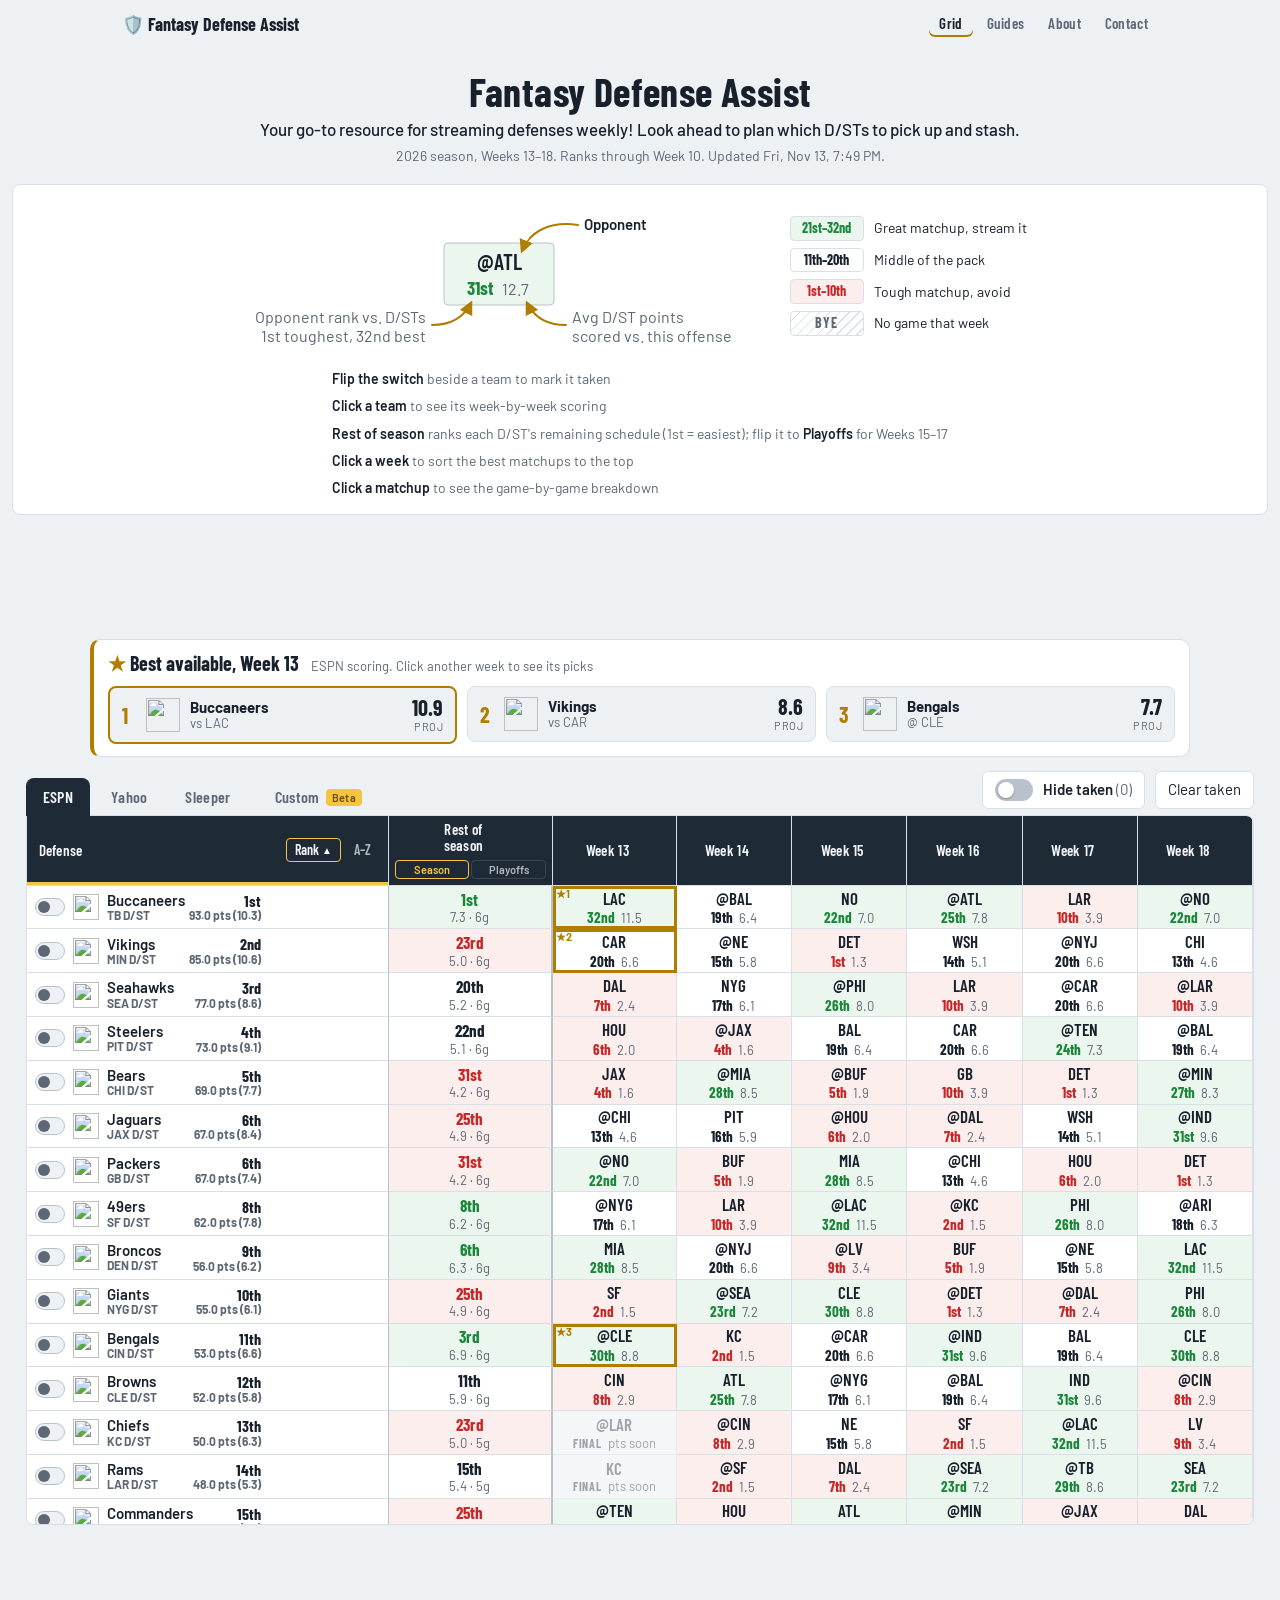
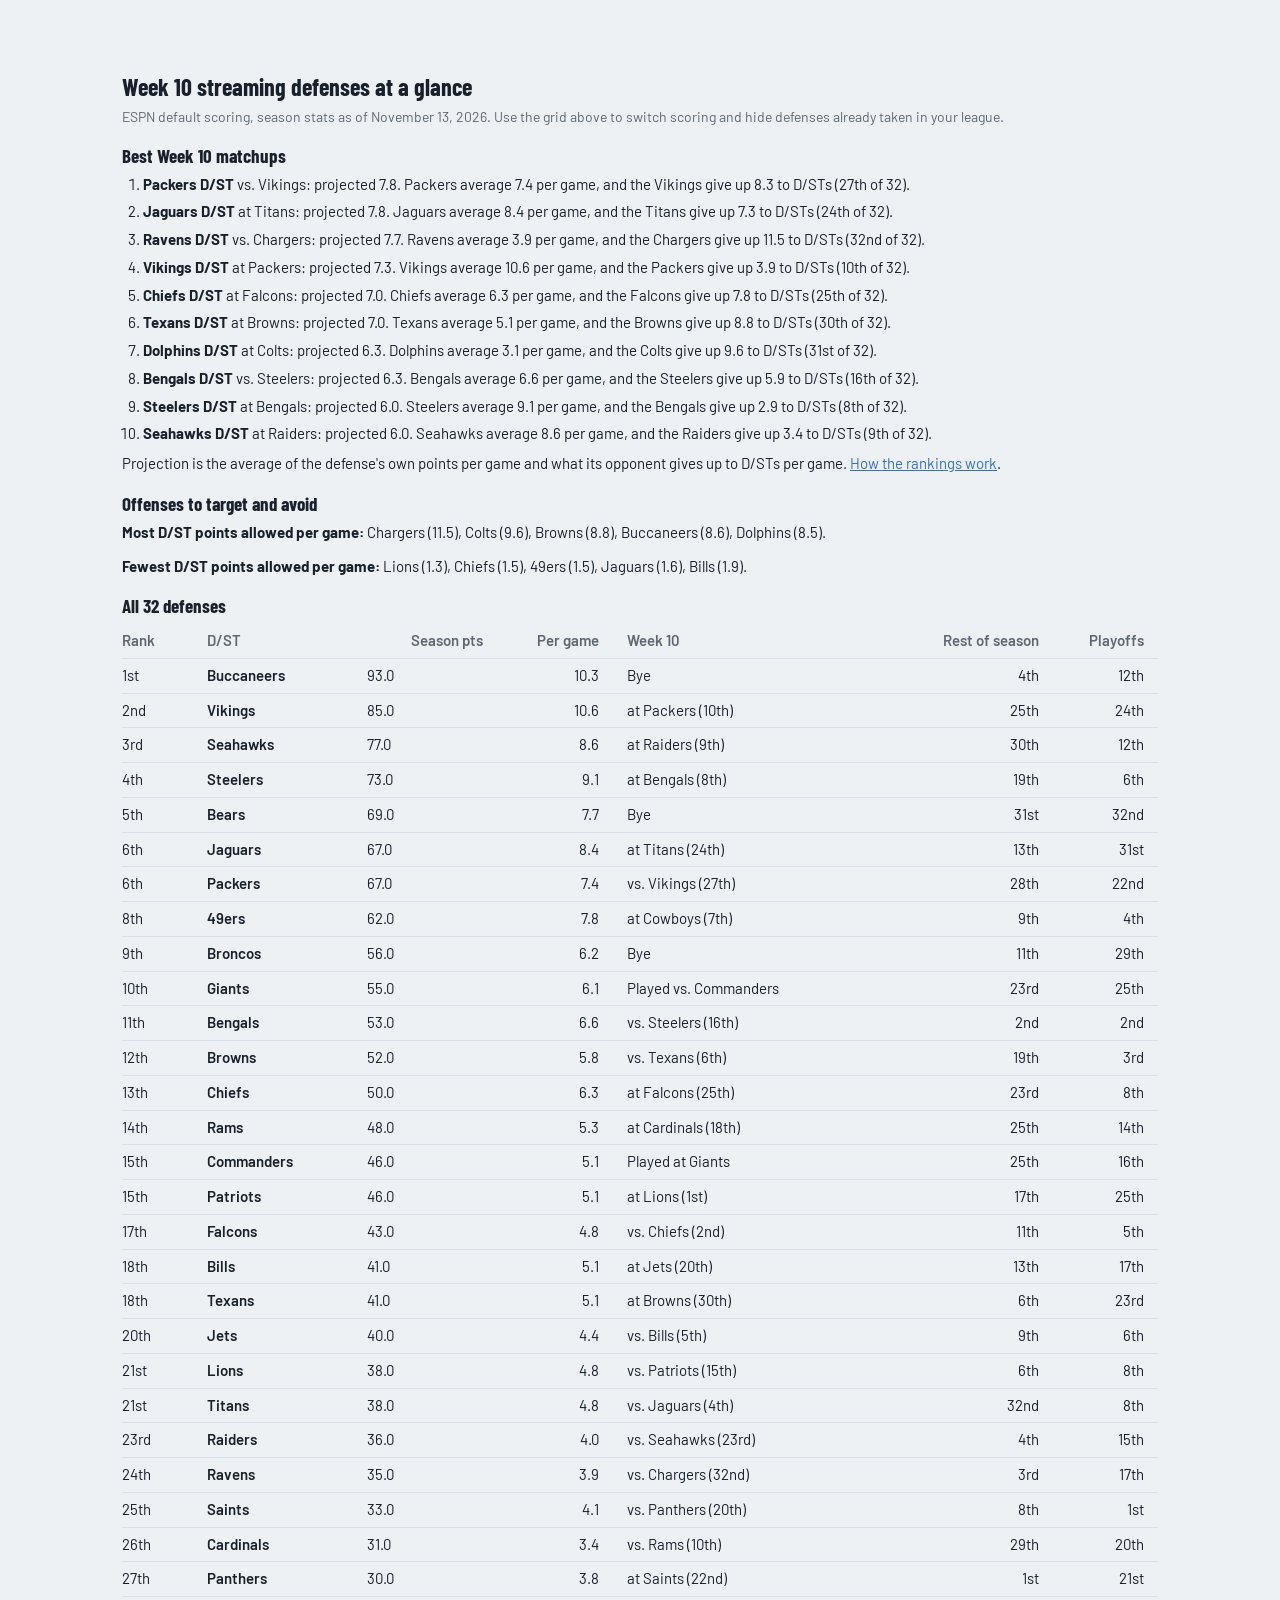
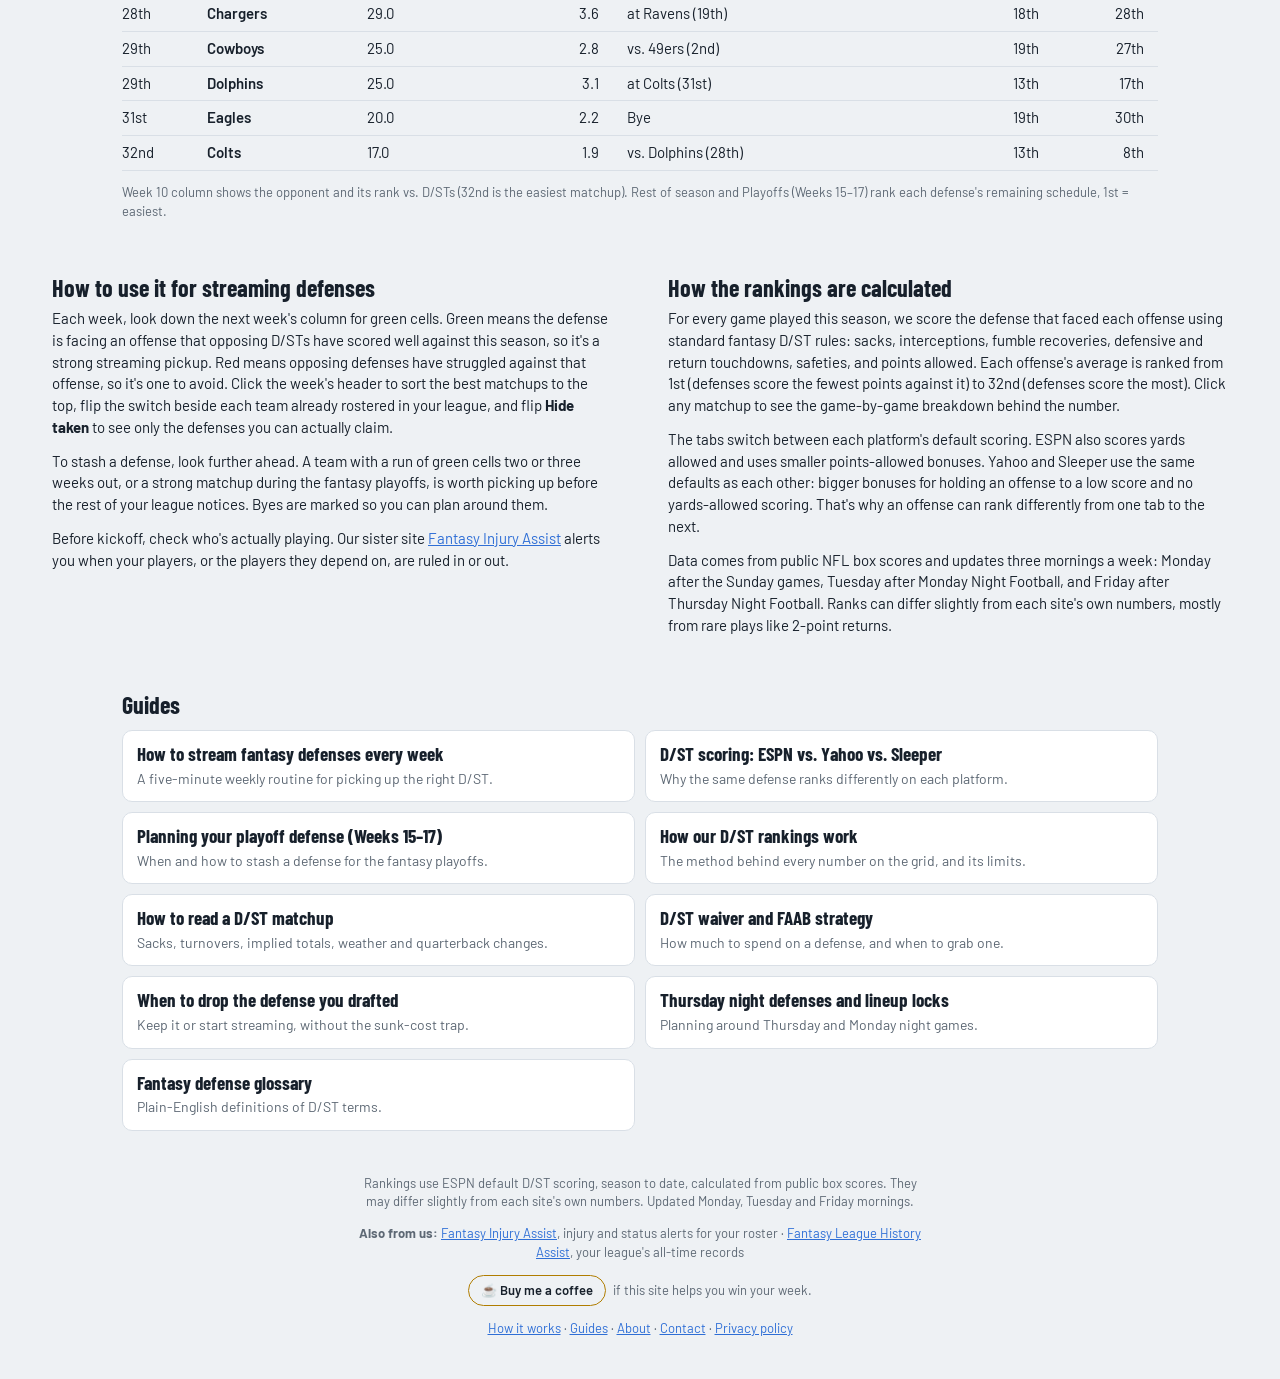
==== index.html @ 085f1710 "Update defense data" ====
<!doctype html>
<html lang="en">
<head>
  <meta charset="utf-8">
  <meta name="viewport" content="width=device-width, initial-scale=1, viewport-fit=cover">
  <title>Fantasy Defense Assist: Your Go-To Resource for Streaming Defenses Weekly</title>
  <meta name="description" content="Your go-to resource for streaming defenses weekly. Look ahead at every D/ST's rest-of-season matchups to plan which defenses to pick up and stash. Free for ESPN, Yahoo and Sleeper scoring.">
  <link rel="canonical" href="https://fantasydefenseassist.com/">
  <meta property="og:type" content="website">
  <meta property="og:site_name" content="Fantasy Defense Assist">
  <meta property="og:title" content="Fantasy Defense Assist: Your Go-To Resource for Streaming Defenses Weekly">
  <meta property="og:description" content="Look ahead to plan which D/STs to pick up and stash. Every defense's remaining matchups, ranked for ESPN, Yahoo and Sleeper scoring.">
  <meta property="og:url" content="https://fantasydefenseassist.com/">
  <meta name="twitter:card" content="summary">
  <meta name="keywords" content="fantasy football, streaming defenses, D/ST streaming, defense streamers, fantasy defense rankings, D/ST strength of schedule, defense pickups, waiver wire defense">
  <script type="application/ld+json">
  {"@context":"https://schema.org","@type":"WebApplication","name":"Fantasy Defense Assist","url":"https://fantasydefenseassist.com/","applicationCategory":"SportsApplication","operatingSystem":"Any","description":"Your go-to resource for streaming defenses weekly. Look ahead at rest-of-season D/ST matchups to plan which defenses to pick up and stash, for ESPN, Yahoo and Sleeper scoring.","offers":{"@type":"Offer","price":"0","priceCurrency":"USD"}}
  </script>
  <script type="application/ld+json">
  {"@context":"https://schema.org","@graph":[
    {"@type":"WebSite","@id":"https://fantasydefenseassist.com/#website","name":"Fantasy Defense Assist","alternateName":["FantasyDefenseAssist","fantasydefenseassist.com"],"url":"https://fantasydefenseassist.com/","publisher":{"@id":"https://fantasydefenseassist.com/#org"}},
    {"@type":"Organization","@id":"https://fantasydefenseassist.com/#org","name":"Fantasy Defense Assist","url":"https://fantasydefenseassist.com/","logo":"https://fantasydefenseassist.com/icon-512.png"}
  ]}
  </script>
  <link rel="icon" href="/favicon.ico" sizes="48x48">
  <link rel="icon" href="/favicon.svg" type="image/svg+xml">
  <link rel="apple-touch-icon" href="/apple-touch-icon.png">
  <link rel="preconnect" href="https://fonts.googleapis.com">
  <link rel="preconnect" href="https://fonts.gstatic.com" crossorigin>
  <link href="https://fonts.googleapis.com/css2?family=Barlow+Condensed:wght@500;600;700&family=Barlow:wght@400;500;600&display=swap" rel="stylesheet">
  <link rel="stylesheet" href="styles.css?v=20">
  <script async src="https://pagead2.googlesyndication.com/pagead/js/adsbygoogle.js?client=ca-pub-5134360334819238" crossorigin="anonymous"></script>
</head>
<body>
  <nav class="site-nav" aria-label="Site"><a class="brand" href="./">🛡️ Fantasy Defense Assist</a><span class="nav-links"><a href="./" aria-current="page">Grid</a><a href="guides.html">Guides</a><a href="about.html">About</a><a href="contact.html">Contact</a></span></nav>
  <header class="top">
    <div class="title">
      <h1>Fantasy Defense Assist</h1>
      <p class="tagline">Your go-to resource for streaming defenses weekly! Look ahead to plan which D/STs to pick up and stash.</p>
      <p class="sub" id="sub">Loading schedule…</p>
    </div>

  </header>

  <section class="legend" aria-label="How to read the grid">
    <svg class="lg-anno" viewBox="0 0 500 150" role="img" aria-labelledby="annoTitle">
      <title id="annoTitle">Sample cell: opponent at top, opponent rank versus D/STs at bottom left (1st toughest, 32nd best), average D/ST points scored against that offense at bottom right.</title>
      <defs>
        <marker id="ah" viewBox="0 0 10 10" refX="8" refY="5" markerWidth="7" markerHeight="7" orient="auto-start-reverse">
          <path d="M0 0 L10 5 L0 10 z" class="a-head"/>
        </marker>
      </defs>
      <rect x="190" y="42" width="110" height="62" rx="4" class="a-cell"/>
      <text x="245" y="69" text-anchor="middle" class="a-opp">@ATL</text>
      <text x="240" y="94" text-anchor="end" class="a-rk">31st</text>
      <text x="248" y="94" class="a-avg">12.7</text>

      <path d="M324 24 C 296 20, 276 30, 268 50" class="a-line" marker-end="url(#ah)"/>
      <text x="330" y="29" class="a-lbl">Opponent</text>

      <path d="M178 124 C 198 124, 210 116, 217 102" class="a-line" marker-end="url(#ah)"/>
      <text x="172" y="122" text-anchor="end" class="a-avg">Opponent rank vs. D/STs</text>
      <text x="172" y="141" text-anchor="end" class="a-avg">1st toughest, 32nd best</text>

      <path d="M312 124 C 292 124, 280 116, 273 102" class="a-line" marker-end="url(#ah)"/>
      <text x="318" y="122" class="a-avg">Avg D/ST points</text>
      <text x="318" y="141" class="a-avg">scored vs. this offense</text>
    </svg>

    <ul class="lg-key">
      <li><span class="sw sw-good">21st–32nd</span> Great matchup, stream it</li>
      <li><span class="sw sw-mid">11th–20th</span> Middle of the pack</li>
      <li><span class="sw sw-bad">1st–10th</span> Tough matchup, avoid</li>
      <li><span class="sw sw-bye">BYE</span> No game that week</li>
    </ul>

    <ul class="lg-tips">
      <li><b>Flip the switch</b> beside a team to mark it taken</li>
      <li><b>Click a team</b> to see its week-by-week scoring</li>
      <li><b>Rest of season</b> ranks each D/ST's remaining schedule (1st = easiest); flip it to <b>Playoffs</b> for Weeks 15–17</li>
      <li><b>Click a week</b> to sort the best matchups to the top</li>
      <li><b>Click a matchup</b> to see the game-by-game breakdown</li>
    </ul>
  </section>

  <main>
    <div class="ad ad-top" data-ad="top"></div>

    <section class="picks" id="picks" aria-live="polite" hidden></section>

    <div class="bar">
    <div class="tabs" id="scoringTabs" role="tablist" aria-label="Scoring">
      <button type="button" role="tab" data-scoring="espn" aria-selected="true">ESPN</button>
      <button type="button" role="tab" data-scoring="yahoo" aria-selected="false">Yahoo</button>
      <button type="button" role="tab" data-scoring="sleeper" aria-selected="false">Sleeper</button>
      <button type="button" class="tab-custom" data-custom aria-haspopup="dialog">Custom <span class="beta">Beta</span></button>
    </div>
      <div class="controls">
        <label class="switch">
          <input type="checkbox" role="switch" id="hideUnavailable">
          <span class="track" aria-hidden="true"><span class="knob"></span></span>
          <span class="sw-label">Hide taken <span id="takenCount" class="count">(0)</span></span>
        </label>
        <button type="button" class="btn" id="clearUnavailable">Clear taken</button>
      </div>
    </div>

    <div class="grid-wrap" id="gridWrap">
      <table class="grid" id="grid" aria-describedby="sub"></table>
    </div>
    <p class="status" id="status" hidden></p>

    <div class="ad ad-bottom" data-ad="bottom"></div>
  </main>

  <aside class="ad ad-rail ad-rail-left" data-ad="side" aria-label="Advertisement"></aside>
  <aside class="ad ad-rail ad-rail-right" data-ad="side" aria-label="Advertisement"></aside>

  <!-- SNAPSHOT:START -->
  <section class="about glance" id="at-a-glance" aria-labelledby="glanceTitle">
    <h2 id="glanceTitle">Week 10 streaming defenses at a glance</h2>
    <p class="sub">ESPN default scoring, season stats as of November 13, 2026.
      Use the grid above to switch scoring and hide defenses already taken in your league.</p>

    <h3>Best Week 10 matchups</h3>
    <ol class="glance-picks">
        <li><b>Packers D/ST</b> vs. Vikings: projected 7.8. Packers average 7.4 per game, and the Vikings give up 8.3 to D/STs (27th of 32).</li>
        <li><b>Jaguars D/ST</b> at Titans: projected 7.8. Jaguars average 8.4 per game, and the Titans give up 7.3 to D/STs (24th of 32).</li>
        <li><b>Ravens D/ST</b> vs. Chargers: projected 7.7. Ravens average 3.9 per game, and the Chargers give up 11.5 to D/STs (32nd of 32).</li>
        <li><b>Vikings D/ST</b> at Packers: projected 7.3. Vikings average 10.6 per game, and the Packers give up 3.9 to D/STs (10th of 32).</li>
        <li><b>Chiefs D/ST</b> at Falcons: projected 7.0. Chiefs average 6.3 per game, and the Falcons give up 7.8 to D/STs (25th of 32).</li>
        <li><b>Texans D/ST</b> at Browns: projected 7.0. Texans average 5.1 per game, and the Browns give up 8.8 to D/STs (30th of 32).</li>
        <li><b>Dolphins D/ST</b> at Colts: projected 6.3. Dolphins average 3.1 per game, and the Colts give up 9.6 to D/STs (31st of 32).</li>
        <li><b>Bengals D/ST</b> vs. Steelers: projected 6.3. Bengals average 6.6 per game, and the Steelers give up 5.9 to D/STs (16th of 32).</li>
        <li><b>Steelers D/ST</b> at Bengals: projected 6.0. Steelers average 9.1 per game, and the Bengals give up 2.9 to D/STs (8th of 32).</li>
        <li><b>Seahawks D/ST</b> at Raiders: projected 6.0. Seahawks average 8.6 per game, and the Raiders give up 3.4 to D/STs (9th of 32).</li>
    </ol>
    <p>
      Projection is the average of the defense's own points per game and what its opponent gives up
      to D/STs per game. <a href="guide-how-rankings-work.html">How the rankings work</a>.
    </p>

    <h3>Offenses to target and avoid</h3>
    <p><b>Most D/ST points allowed per game:</b> Chargers (11.5), Colts (9.6), Browns (8.8), Buccaneers (8.6), Dolphins (8.5).</p>
    <p><b>Fewest D/ST points allowed per game:</b> Lions (1.3), Chiefs (1.5), 49ers (1.5), Jaguars (1.6), Bills (1.9).</p>

    <h3>All 32 defenses</h3>
    <div class="tbl-wrap">
      <table class="tbl glance-tbl">
        <thead><tr><th>Rank</th><th>D/ST</th><th>Season pts</th><th>Per game</th><th>Week 10</th><th>Rest of season</th><th>Playoffs</th></tr></thead>
        <tbody>
          <tr><td>1st</td><th scope="row">Buccaneers</th><td>93.0</td><td>10.3</td><td>Bye</td><td>4th</td><td>12th</td></tr>
          <tr><td>2nd</td><th scope="row">Vikings</th><td>85.0</td><td>10.6</td><td>at Packers (10th)</td><td>25th</td><td>24th</td></tr>
          <tr><td>3rd</td><th scope="row">Seahawks</th><td>77.0</td><td>8.6</td><td>at Raiders (9th)</td><td>30th</td><td>12th</td></tr>
          <tr><td>4th</td><th scope="row">Steelers</th><td>73.0</td><td>9.1</td><td>at Bengals (8th)</td><td>19th</td><td>6th</td></tr>
          <tr><td>5th</td><th scope="row">Bears</th><td>69.0</td><td>7.7</td><td>Bye</td><td>31st</td><td>32nd</td></tr>
          <tr><td>6th</td><th scope="row">Jaguars</th><td>67.0</td><td>8.4</td><td>at Titans (24th)</td><td>13th</td><td>31st</td></tr>
          <tr><td>6th</td><th scope="row">Packers</th><td>67.0</td><td>7.4</td><td>vs. Vikings (27th)</td><td>28th</td><td>22nd</td></tr>
          <tr><td>8th</td><th scope="row">49ers</th><td>62.0</td><td>7.8</td><td>at Cowboys (7th)</td><td>9th</td><td>4th</td></tr>
          <tr><td>9th</td><th scope="row">Broncos</th><td>56.0</td><td>6.2</td><td>Bye</td><td>11th</td><td>29th</td></tr>
          <tr><td>10th</td><th scope="row">Giants</th><td>55.0</td><td>6.1</td><td>Played vs. Commanders</td><td>23rd</td><td>25th</td></tr>
          <tr><td>11th</td><th scope="row">Bengals</th><td>53.0</td><td>6.6</td><td>vs. Steelers (16th)</td><td>2nd</td><td>2nd</td></tr>
          <tr><td>12th</td><th scope="row">Browns</th><td>52.0</td><td>5.8</td><td>vs. Texans (6th)</td><td>19th</td><td>3rd</td></tr>
          <tr><td>13th</td><th scope="row">Chiefs</th><td>50.0</td><td>6.3</td><td>at Falcons (25th)</td><td>23rd</td><td>8th</td></tr>
          <tr><td>14th</td><th scope="row">Rams</th><td>48.0</td><td>5.3</td><td>at Cardinals (18th)</td><td>25th</td><td>14th</td></tr>
          <tr><td>15th</td><th scope="row">Commanders</th><td>46.0</td><td>5.1</td><td>Played at Giants</td><td>25th</td><td>16th</td></tr>
          <tr><td>15th</td><th scope="row">Patriots</th><td>46.0</td><td>5.1</td><td>at Lions (1st)</td><td>17th</td><td>25th</td></tr>
          <tr><td>17th</td><th scope="row">Falcons</th><td>43.0</td><td>4.8</td><td>vs. Chiefs (2nd)</td><td>11th</td><td>5th</td></tr>
          <tr><td>18th</td><th scope="row">Bills</th><td>41.0</td><td>5.1</td><td>at Jets (20th)</td><td>13th</td><td>17th</td></tr>
          <tr><td>18th</td><th scope="row">Texans</th><td>41.0</td><td>5.1</td><td>at Browns (30th)</td><td>6th</td><td>23rd</td></tr>
          <tr><td>20th</td><th scope="row">Jets</th><td>40.0</td><td>4.4</td><td>vs. Bills (5th)</td><td>9th</td><td>6th</td></tr>
          <tr><td>21st</td><th scope="row">Lions</th><td>38.0</td><td>4.8</td><td>vs. Patriots (15th)</td><td>6th</td><td>8th</td></tr>
          <tr><td>21st</td><th scope="row">Titans</th><td>38.0</td><td>4.8</td><td>vs. Jaguars (4th)</td><td>32nd</td><td>8th</td></tr>
          <tr><td>23rd</td><th scope="row">Raiders</th><td>36.0</td><td>4.0</td><td>vs. Seahawks (23rd)</td><td>4th</td><td>15th</td></tr>
          <tr><td>24th</td><th scope="row">Ravens</th><td>35.0</td><td>3.9</td><td>vs. Chargers (32nd)</td><td>3rd</td><td>17th</td></tr>
          <tr><td>25th</td><th scope="row">Saints</th><td>33.0</td><td>4.1</td><td>vs. Panthers (20th)</td><td>8th</td><td>1st</td></tr>
          <tr><td>26th</td><th scope="row">Cardinals</th><td>31.0</td><td>3.4</td><td>vs. Rams (10th)</td><td>29th</td><td>20th</td></tr>
          <tr><td>27th</td><th scope="row">Panthers</th><td>30.0</td><td>3.8</td><td>at Saints (22nd)</td><td>1st</td><td>21st</td></tr>
          <tr><td>28th</td><th scope="row">Chargers</th><td>29.0</td><td>3.6</td><td>at Ravens (19th)</td><td>18th</td><td>28th</td></tr>
          <tr><td>29th</td><th scope="row">Cowboys</th><td>25.0</td><td>2.8</td><td>vs. 49ers (2nd)</td><td>19th</td><td>27th</td></tr>
          <tr><td>29th</td><th scope="row">Dolphins</th><td>25.0</td><td>3.1</td><td>at Colts (31st)</td><td>13th</td><td>17th</td></tr>
          <tr><td>31st</td><th scope="row">Eagles</th><td>20.0</td><td>2.2</td><td>Bye</td><td>19th</td><td>30th</td></tr>
          <tr><td>32nd</td><th scope="row">Colts</th><td>17.0</td><td>1.9</td><td>vs. Dolphins (28th)</td><td>13th</td><td>8th</td></tr>
        </tbody>
      </table>
    </div>
    <p class="note">Week 10 column shows the opponent and its rank vs. D/STs (32nd is the easiest matchup).
      Rest of season and Playoffs (Weeks 15–17) rank each defense's remaining schedule, 1st = easiest.</p>
  </section>
  <!-- SNAPSHOT:END -->

  <section class="about" id="how-it-works">
    <div class="about-col">
    <h2>How to use it for streaming defenses</h2>
    <p>
      Each week, look down the next week's column for green cells. Green means the defense is facing
      an offense that opposing D/STs have scored well against this season, so it's a strong streaming
      pickup. Red means opposing defenses have struggled against that offense, so it's one to avoid.
      Click the week's header to sort the best matchups to the top, flip the switch beside each team
      already rostered in your league, and flip <b>Hide taken</b> to see only the defenses you can actually claim.
    </p>
    <p>
      To stash a defense, look further ahead. A team with a run of green cells two or three weeks
      out, or a strong matchup during the fantasy playoffs, is worth picking up before the rest of
      your league notices. Byes are marked so you can plan around them.
    </p>
    <p>
      Before kickoff, check who's actually playing. Our sister site
      <a href="https://fantasyinjuryassist.com/">Fantasy Injury Assist</a> alerts you when your
      players, or the players they depend on, are ruled in or out.
    </p>
    </div>

    <div class="about-col">
    <h2>How the rankings are calculated</h2>
    <p>
      For every game played this season, we score the defense that faced each offense using
      standard fantasy D/ST rules: sacks, interceptions, fumble recoveries, defensive and return
      touchdowns, safeties, and points allowed. Each offense's average is ranked from 1st (defenses
      score the fewest points against it) to 32nd (defenses score the most). Click any matchup to see
      the game-by-game breakdown behind the number.
    </p>
    <p>
      The tabs switch between each platform's default scoring. ESPN also scores yards allowed and
      uses smaller points-allowed bonuses. Yahoo and Sleeper use the same defaults as each other:
      bigger bonuses for holding an offense to a low score and no yards-allowed scoring. That's why
      an offense can rank differently from one tab to the next.
    </p>
    <p>
      Data comes from public NFL box scores and updates three mornings a week: Monday after the Sunday
      games, Tuesday after Monday Night Football, and Friday after Thursday Night Football. Ranks can differ slightly
      from each site's own numbers, mostly from rare plays like 2-point returns.
    </p>
    </div>
  </section>

  <section class="about guides-teaser" aria-labelledby="guidesTitle">
    <h2 id="guidesTitle">Guides</h2>
    <ul class="guide-list">
      <li class="guide-card"><a href="guide-streaming-defenses.html"><b>How to stream fantasy defenses every week</b><span>A five-minute weekly routine for picking up the right D/ST.</span></a></li>
      <li class="guide-card"><a href="guide-dst-scoring.html"><b>D/ST scoring: ESPN vs. Yahoo vs. Sleeper</b><span>Why the same defense ranks differently on each platform.</span></a></li>
      <li class="guide-card"><a href="guide-playoff-defenses.html"><b>Planning your playoff defense (Weeks 15–17)</b><span>When and how to stash a defense for the fantasy playoffs.</span></a></li>
      <li class="guide-card"><a href="guide-how-rankings-work.html"><b>How our D/ST rankings work</b><span>The method behind every number on the grid, and its limits.</span></a></li>
      <li class="guide-card"><a href="guide-reading-a-matchup.html"><b>How to read a D/ST matchup</b><span>Sacks, turnovers, implied totals, weather and quarterback changes.</span></a></li>
      <li class="guide-card"><a href="guide-dst-waivers-faab.html"><b>D/ST waiver and FAAB strategy</b><span>How much to spend on a defense, and when to grab one.</span></a></li>
      <li class="guide-card"><a href="guide-drop-drafted-defense.html"><b>When to drop the defense you drafted</b><span>Keep it or start streaming, without the sunk-cost trap.</span></a></li>
      <li class="guide-card"><a href="guide-thursday-defenses.html"><b>Thursday night defenses and lineup locks</b><span>Planning around Thursday and Monday night games.</span></a></li>
      <li class="guide-card"><a href="guide-dst-glossary.html"><b>Fantasy defense glossary</b><span>Plain-English definitions of D/ST terms.</span></a></li>
    </ul>
  </section>

  <footer class="foot">
    <p>
      Rankings use <span id="scoringNote">ESPN default D/ST scoring</span>, season to date, calculated
      from public box scores. They may differ slightly from each site's own numbers. Updated Monday, Tuesday and Friday mornings.
    </p>
    <p class="sister">
      <b>Also from us:</b>
      <a href="https://fantasyinjuryassist.com/">Fantasy Injury Assist</a>, injury and status alerts for your roster ·
      <a href="https://fantasyleaguehistoryassist.com/">Fantasy League History Assist</a>, your league's all-time records
    </p>
    <p class="coffee">
      <a href="https://buymeacoffee.com/jrkline1116" target="_blank" rel="noopener">☕ Buy me a coffee</a>
      if this site helps you win your week.
    </p>
    <p class="links"><a href="#how-it-works">How it works</a> · <a href="guides.html">Guides</a> · <a href="about.html">About</a> · <a href="contact.html">Contact</a> · <a href="privacy.html">Privacy policy</a></p>
  </footer>

  <dialog id="detail" class="detail" aria-labelledby="detailTitle">
    <button type="button" class="d-close" aria-label="Close">✕</button>
    <div id="detailBody"></div>
  </dialog>

  <dialog id="customDialog" class="detail custom" aria-labelledby="customTitle">
    <button type="button" class="d-close c-close" aria-label="Close">✕</button>
    <div id="customBody"></div>
  </dialog>

  <script src="app.js?v=20"></script>
  <script src="ads.js?v=20"></script>
</body>
</html>
---- styles.css ----
:root {
  --bg: #eef1f4;
  --surface: #ffffff;
  --ink: #17202b;
  --muted: #5d6874;
  --line: #d9dfe6;
  --line-strong: #b9c2cc;
  --head: #1f2a37;
  --head-ink: #f3f6f9;
  --bad: #c62828;      /* ESPN-style red: tough matchup */
  --bad-tint: #fdeeee;
  --good: #1b873a;     /* ESPN-style green: great matchup */
  --good-tint: #eaf6ee;
  --focus: #2f6fd6;
  --sorted: #fff8db;
  --anno: #b07d00;

  box-sizing: border-box;
  padding-top: env(safe-area-inset-top, 0px);
  padding-bottom: env(safe-area-inset-bottom, 0px);
  color-scheme: light;
}

@media (prefers-color-scheme: dark) {
  :root {
    --bg: #0f151c;
    --surface: #18212b;
    --ink: #e7edf3;
    --muted: #97a3b0;
    --line: #2a3542;
    --line-strong: #3b4858;
    --head: #0a1016;
    --head-ink: #e7edf3;
    --bad: #ff6b60;
    --bad-tint: #3a1f22;
    --good: #4cd17a;
    --good-tint: #183324;
    --focus: #79a8ff;
    --sorted: #2e2a17;
    --anno: #f5c542;
    color-scheme: dark;
  }
}

*, *::before, *::after { box-sizing: inherit; }

html, body { margin: 0; }

body {
  background: var(--bg);
  color: var(--ink);
  font: 400 15px/1.45 Barlow, "Segoe UI", Roboto, Helvetica, Arial, sans-serif;
}

.top {
  display: flex;
  flex-wrap: wrap;
  align-items: end;
  justify-content: center;
  gap: 12px 24px;
  padding: 24px clamp(12px, 3vw, 32px) 8px;
  text-align: center;
}

h1 {
  margin: 0;
  font: 700 clamp(28px, 4vw, 40px)/1 "Barlow Condensed", "Arial Narrow", sans-serif;
  letter-spacing: .01em;
}

.tagline { margin: 6px 0 0; font-size: 17px; font-weight: 500; }
.sub { margin: 4px 0 0; color: var(--muted); font-size: 14px; }

.controls { display: flex; flex-wrap: wrap; gap: 10px; align-items: center; }

.switch {
  display: inline-flex; align-items: center; gap: 10px;
  padding: 7px 12px;
  background: var(--surface);
  border: 1px solid var(--line);
  border-radius: 6px;
  cursor: pointer;
  user-select: none;
  font-weight: 600;
}
.switch input { position: absolute; opacity: 0; width: 1px; height: 1px; }
.switch .track {
  position: relative; flex: none;
  width: 38px; height: 22px;
  background: var(--line-strong);
  border-radius: 999px;
  transition: background .15s;
}
.switch .knob {
  position: absolute; top: 3px; left: 3px;
  width: 16px; height: 16px;
  background: #fff;
  border-radius: 50%;
  box-shadow: 0 1px 2px rgba(0,0,0,.3);
  transition: transform .15s;
}
.switch input:checked + .track { background: var(--good); }
.switch input:checked + .track .knob { transform: translateX(16px); }
.switch input:focus-visible + .track { outline: 2px solid var(--focus); outline-offset: 2px; }
.switch .count { color: var(--muted); font-weight: 400; }

.toggle {
  display: inline-flex; align-items: center; gap: 8px;
  padding: 7px 12px;
  background: var(--surface);
  border: 1px solid var(--line);
  border-radius: 6px;
  cursor: pointer;
  user-select: none;
}
.toggle input { width: 16px; height: 16px; margin: 0; accent-color: var(--focus); }

.btn {
  font: inherit;
  padding: 7px 12px;
  background: var(--surface);
  color: var(--ink);
  border: 1px solid var(--line);
  border-radius: 6px;
  cursor: pointer;
}
.btn:hover { border-color: var(--line-strong); }

.help {
  padding: 0 clamp(12px, 3vw, 32px);
  color: var(--muted);
  max-width: 78ch;
  margin: 0 auto;
  text-align: center;
}
.help p { margin: 6px 0 18px; }
.r-bad { color: var(--bad); }
.r-good { color: var(--good); }

main { padding: 0 clamp(4px, 2vw, 32px); }

.grid-wrap {
  overflow: auto;
  max-height: calc(100vh - 190px);
  min-height: 320px;
  background: var(--surface);
  border: 1px solid var(--line);
  border-radius: 8px;
}

.grid {
  border-collapse: separate;
  border-spacing: 0;
  width: max-content;
  min-width: 100%;
}

.grid th, .grid td {
  border-right: 1px solid var(--line);
  border-bottom: 1px solid var(--line);
  padding: 0;
}

/* Header row */
.grid thead th {
  position: sticky; top: 0; z-index: 2;
  background: var(--head);
  color: var(--head-ink);
}
.grid thead th.corner { left: 0; z-index: 3; }

.sort {
  display: flex; align-items: center; justify-content: center; gap: 4px;
  width: 100%;
  padding: 10px 8px;
  background: none; border: 0; color: inherit;
  font: 600 15px/1 "Barlow Condensed", "Arial Narrow", sans-serif;
  letter-spacing: .02em;
  cursor: pointer;
  white-space: nowrap;
}
.corner .sort { justify-content: flex-start; padding-left: 12px; }
.sort .arrow { width: 10px; font-size: 11px; opacity: .85; }
.sort:hover { background: rgba(255,255,255,.08); }
th[aria-sort="ascending"], th[aria-sort="descending"] { box-shadow: inset 0 -3px 0 #f5c542; }

/* Team column */
.grid tbody th {
  position: sticky; left: 0; z-index: 1;
  background: var(--surface);
  text-align: left;
  border-right: 1px solid var(--line-strong);
}

.team {
  display: flex; align-items: center; gap: 8px;
  width: 206px;
  padding: 6px 10px;
  background: none; border: 0; color: inherit;
  font: inherit; text-align: left;
  cursor: pointer;
}
.team img { width: 26px; height: 26px; object-fit: contain; flex: none; }
.team .nm { display: block; font-weight: 600; line-height: 1.15; }
.team .ab { display: block; color: var(--muted); font-size: 12px; line-height: 1.1; }
.team .who { min-width: 0; }
.team .prk { margin-left: auto; text-align: right; font-family: "Barlow Condensed", "Arial Narrow", sans-serif; line-height: 1.1; }
.team .prk-n { display: block; font-size: 16px; font-weight: 700; }
.team .prk-p { display: block; white-space: nowrap; font-size: 12px; color: var(--muted); font-family: Barlow, sans-serif; }
.team .flag {
  margin-left: auto;
  font-size: 11px; color: var(--muted);
  border: 1px solid var(--line-strong); border-radius: 4px;
  padding: 1px 4px;
  display: none;
}

/* Defense header: Rank / A–Z switch */
.corner-in { display: flex; align-items: center; gap: 4px; padding: 6px 8px 6px 12px; }
.corner-lbl { margin-right: auto; font: 600 15px/1 "Barlow Condensed", "Arial Narrow", sans-serif; letter-spacing: .02em; }
.corner-sort {
  display: inline-flex; align-items: center; gap: 3px;
  padding: 4px 8px;
  background: none; color: inherit; opacity: .7;
  border: 1px solid transparent; border-radius: 4px;
  font: 600 14px/1 "Barlow Condensed", "Arial Narrow", sans-serif;
  cursor: pointer;
}
.corner-sort:hover { opacity: 1; background: rgba(255,255,255,.08); }
.corner-sort[aria-pressed="true"] { opacity: 1; border-color: #f5c542; }
.corner-sort .arrow { font-size: 10px; }

/* Matchup cells */
.cell {
  min-width: 78px;
  padding: 6px 8px;
  text-align: center;
  font-family: "Barlow Condensed", "Arial Narrow", sans-serif;
  line-height: 1.1;
}
.cell .opp { display: block; font-size: 17px; font-weight: 600; }
.cell .meta { display: flex; justify-content: center; align-items: baseline; gap: 6px; margin-top: 2px; }
.cell .rk { font-size: 15px; font-weight: 700; }
.cell .avg { font-size: 13px; color: var(--muted); font-family: Barlow, sans-serif; }

.cell.tier-bad { background: var(--bad-tint); }
.cell.tier-bad .rk { color: var(--bad); }
.cell.tier-good { background: var(--good-tint); }
.cell.tier-good .rk { color: var(--good); }
.cell.tier-mid .rk { color: var(--ink); }

.cell.bye {
  color: var(--muted);
  font-size: 14px; font-weight: 600; letter-spacing: .06em;
  background: repeating-linear-gradient(135deg, transparent 0 6px, var(--line) 6px 7px);
}

td.sorted-col { box-shadow: inset 2px 0 0 #f5c542, inset -2px 0 0 #f5c542; }

/* Unavailable (rostered) teams */
tr.unavailable td, tr.unavailable .team .nm, tr.unavailable .team .ab { opacity: .32; }
tr.unavailable .team img { filter: grayscale(1); opacity: .4; }
tr.unavailable .team .flag { display: inline-block; }
tr.unavailable .team .prk { display: none; }
.grid.hide-unavailable tr.unavailable { display: none; }

tbody tr:hover td, tbody tr:hover th { filter: brightness(.97); }

:focus-visible { outline: 2px solid var(--focus); outline-offset: -2px; }

.status {
  margin: 16px 4px;
  padding: 12px 14px;
  background: var(--surface);
  border: 1px solid var(--line);
  border-left: 4px solid var(--bad);
  border-radius: 6px;
}

.foot {
  padding: 12px clamp(12px, 3vw, 32px) 28px;
  color: var(--muted);
  font-size: 13px;
  max-width: 90ch;
  margin: 0 auto;
  text-align: center;
}

@media (max-width: 640px) {
  .team { width: 150px; gap: 6px; padding: 6px 8px; }
  .team .prk-n { font-size: 14px; }
  .team .prk-p { font-size: 11px; }
  .corner-in { padding-left: 8px; }
  .corner-lbl { display: none; }
  .team img { width: 20px; height: 20px; }
  .team .nm { font-size: 14px; }
  .cell { min-width: 66px; padding: 5px 6px; }
  .cell .opp { font-size: 16px; }
  .grid-wrap { max-height: calc(100vh - 230px); }
}

@media (prefers-reduced-motion: reduce) {
  * { transition: none !important; }
}

/* ---------- clickable cells + detail dialog ---------- */
.cell.clickable { cursor: pointer; }
.cell.clickable:hover { outline: 2px solid var(--line-strong); outline-offset: -2px; }

.detail {
  width: min(560px, calc(100vw - 24px));
  max-height: calc(100vh - 40px);
  padding: 0;
  border: 1px solid var(--line);
  border-radius: 10px;
  background: var(--surface);
  color: var(--ink);
  box-shadow: 0 18px 50px rgba(0, 0, 0, .3);
}
.detail::backdrop { background: rgba(10, 16, 22, .55); }
.detail > div { padding: 18px 18px 14px; }

.d-close {
  position: absolute; top: 10px; right: 10px;
  width: 34px; height: 34px;
  border: 1px solid var(--line); border-radius: 6px;
  background: var(--surface); color: var(--muted);
  font-size: 15px; cursor: pointer;
}
.d-close:hover { color: var(--ink); border-color: var(--line-strong); }

.d-head { display: flex; align-items: center; gap: 12px; padding-right: 40px; }
.d-head img { width: 52px; height: 52px; object-fit: contain; }
.d-head h2 { margin: 0; font: 700 26px/1.05 "Barlow Condensed", "Arial Narrow", sans-serif; }
.d-sub { margin: 3px 0 0; color: var(--muted); font-size: 13px; }

.d-stats {
  display: grid; grid-template-columns: repeat(3, 1fr); gap: 8px;
  margin: 14px 0;
}
.d-stats > div {
  padding: 10px;
  border: 1px solid var(--line); border-radius: 8px;
  text-align: center;
}
.d-num { display: block; font: 700 28px/1 "Barlow Condensed", "Arial Narrow", sans-serif; }
.d-lbl { display: block; margin-top: 4px; color: var(--muted); font-size: 12px; line-height: 1.2; }
.d-stats.tier-bad .d-num { color: var(--bad); }
.d-stats.tier-good .d-num { color: var(--good); }
.d-stats.tier-bad > div { background: var(--bad-tint); }
.d-stats.tier-good > div { background: var(--good-tint); }

.d-table-wrap { overflow-x: auto; border: 1px solid var(--line); border-radius: 8px; }
.d-table { width: 100%; border-collapse: collapse; font-size: 14px; }
.d-table th, .d-table td { padding: 6px 8px; text-align: right; border-bottom: 1px solid var(--line); white-space: nowrap; }
.d-table th:nth-child(-n+2), .d-table td:nth-child(-n+2) { text-align: left; }
.d-table th { position: sticky; top: 0; background: var(--head); color: var(--head-ink); font-weight: 600; }
.d-table tbody tr:last-child td { border-bottom: 0; }
.d-table .pts { font-weight: 700; }
.d-table .pts.good { color: var(--good); }
.d-table .pts.bad { color: var(--bad); }
.d-table tr.future td, .d-table tr.bye-row td { color: var(--muted); }
.d-table tr.bye-row td { font-style: italic; }

/* ---------- scoring tabs ---------- */
.tabs {
  display: flex; flex-wrap: wrap; gap: 4px;
  margin-bottom: -1px;
  position: relative; z-index: 1;
}
.tabs button {
  font: 600 16px/1 "Barlow Condensed", "Arial Narrow", sans-serif;
  letter-spacing: .02em;
  display: inline-flex; align-items: center; gap: 6px;
  padding: 10px 16px;
  color: var(--muted);
  background: transparent;
  border: 1px solid transparent;
  border-bottom: 0;
  border-radius: 8px 8px 0 0;
  cursor: pointer;
}
.tabs button:hover { color: var(--ink); background: var(--surface); }
.tabs button[aria-selected="true"] {
  color: var(--ink);
  background: var(--head);
  color: var(--head-ink);
  border-color: var(--head);
}
.tab-custom { margin-left: 6px; }

.beta {
  display: inline-block;
  padding: 2px 6px;
  font: 600 11px/1.2 Barlow, sans-serif;
  color: #6b4e00;
  background: #f5c542;
  border-radius: 4px;
}

.grid-wrap { border-top-left-radius: 0; }

/* ---------- custom scoring dialog ---------- */
.custom { width: min(440px, calc(100vw - 24px)); }
.custom > div { padding: 22px 22px 18px; }
.custom h2 { margin: 10px 40px 8px 0; font: 700 26px/1.1 "Barlow Condensed", "Arial Narrow", sans-serif; }
.custom p { margin: 0 0 12px; }
.custom .price span { font: 700 30px/1 "Barlow Condensed", "Arial Narrow", sans-serif; margin-right: 6px; }
.c-actions { display: flex; flex-wrap: wrap; gap: 8px; margin: 16px 0 12px; }
.btn.primary { background: var(--head); color: var(--head-ink); border-color: var(--head); text-decoration: none; font-weight: 600; }
.btn.primary:disabled { opacity: .55; cursor: not-allowed; }
.c-note { color: var(--muted); font-size: 13px; }
.custom .price-soon { font: 600 20px/1.2 "Barlow Condensed", "Arial Narrow", sans-serif; margin: 14px 0 0; }

/* tabs + hide-taken controls share one row */
.bar {
  display: flex; flex-wrap: wrap; align-items: flex-end;
  justify-content: space-between;
  gap: 8px 18px;
}
.bar .controls { padding-bottom: 6px; }
.bar .tabs { order: 0; }
.bar .controls { order: 1; }
@media (max-width: 640px) {
  .bar { flex-direction: column-reverse; align-items: stretch; }
  .bar .controls { padding: 0 4px 4px; }
}

/* how it works + footer links + privacy page */
.about {
  max-width: 78ch;
  margin: 0 auto;
  padding: 24px clamp(12px, 3vw, 32px) 0;
}
/* wide screens: the two explainer sections sit side by side under the grid */
@media (min-width: 1100px) {
  .about {
    max-width: 1240px;
    display: grid;
    grid-template-columns: 1fr 1fr;
    gap: 0 56px;
  }
}
.about h2 { margin: 18px 0 6px; font: 700 24px/1.15 "Barlow Condensed", "Arial Narrow", sans-serif; }
.about p { margin: 0 0 12px; }
.foot .links { margin-top: 6px; }
.foot .sister { margin-top: 10px; }
.foot .coffee { margin-top: 10px; }
.foot .coffee a {
  display: inline-block; padding: 5px 12px; margin-right: 4px;
  border: 1px solid var(--anno); border-radius: 999px;
  color: var(--ink); font-weight: 600; text-decoration: none;
}
.foot .coffee a:hover { background: var(--anno); color: #111; }
.foot a, .about a, .page a { color: var(--focus); }
.page { max-width: 78ch; margin: 0 auto; padding: 24px clamp(12px, 3vw, 32px) 40px; }
.page h1 { margin-bottom: 4px; }
.page h2 { margin: 22px 0 6px; font: 700 22px/1.15 "Barlow Condensed", "Arial Narrow", sans-serif; }
.page p, .page li { margin: 0 0 10px; }
.page .back { display: inline-block; margin-bottom: 16px; }

/* ---------- ad slots (invisible until a slot ID is set in ads.js) ---------- */
.ad { display: none; }
.ad.ad-on { display: block; text-align: center; }
.ad-top.ad-on { margin: 0 0 14px; min-height: 90px; }
.ad-bottom.ad-on { margin: 16px 0 0; min-height: 90px; }
.ad-rail { display: none !important; }
@media (min-width: 1500px) {
  body.has-rails { padding-left: 190px; padding-right: 190px; }
  body.has-rails .ad-rail.ad-on {
    display: block !important;
    position: fixed; top: 90px;
    width: 160px; height: 600px;
  }
  body.has-rails .ad-rail-left { left: 15px; }
  body.has-rails .ad-rail-right { right: 15px; }
}
@media (max-width: 640px) {
  .ad-top.ad-on, .ad-bottom.ad-on { min-height: 100px; max-height: 120px; }
}

/* ---------- legend: annotated sample cell, color key, click tips ---------- */
.legend {
  max-width: calc(100% - 24px);
  margin: 10px auto 20px;
  padding: 16px 22px;
  display: flex; flex-wrap: wrap; justify-content: center; align-items: center;
  gap: 18px 36px;
  background: var(--surface);
  border: 1px solid var(--line);
  border-radius: 8px;
}
.legend ul { list-style: none; margin: 0; padding: 0; }

.lg-anno { display: block; width: 500px; max-width: 100%; height: auto; overflow: visible; }
.a-cell { fill: var(--good-tint); stroke: var(--line-strong); stroke-width: 1; }
.a-opp { fill: var(--ink); font: 600 22px "Barlow Condensed", "Arial Narrow", sans-serif; }
.a-rk  { fill: var(--good); font: 700 19px "Barlow Condensed", "Arial Narrow", sans-serif; }
.a-avg { fill: var(--muted); font: 400 16px Barlow, "Segoe UI", sans-serif; }
.a-lbl { fill: var(--ink); font: 600 15px Barlow, "Segoe UI", sans-serif; }
.a-sub { fill: var(--muted); font: 400 12.5px Barlow, "Segoe UI", sans-serif; }
.a-line { fill: none; stroke: var(--anno); stroke-width: 2; stroke-linecap: round; }
.a-head { fill: var(--anno); }

.lg-key, .lg-tips { display: grid; gap: 7px; font-size: 14px; }
.lg-key li { display: flex; align-items: center; gap: 10px; }
.sw {
  display: inline-block; width: 74px; padding: 3px 0;
  border: 1px solid var(--line); border-radius: 4px;
  text-align: center;
  font: 700 14px/1.2 "Barlow Condensed", "Arial Narrow", sans-serif;
}
.sw-good { background: var(--good-tint); color: var(--good); }
.sw-mid  { background: var(--surface); color: var(--ink); }
.sw-bad  { background: var(--bad-tint); color: var(--bad); }
.sw-bye  { color: var(--muted); letter-spacing: .06em;
  background: repeating-linear-gradient(135deg, transparent 0 6px, var(--line) 6px 7px); }
.lg-tips { color: var(--muted); }
.lg-tips b { color: var(--ink); font-weight: 600; }

@media (min-width: 1300px) {
  .legend { display: grid; grid-template-columns: auto auto auto; justify-content: center; width: fit-content; }
  .lg-key, .lg-tips { padding-left: 36px; border-left: 1px solid var(--line); white-space: nowrap; }
}
@media (max-width: 640px) {
  .legend { margin: 8px 6px 16px; padding: 14px 8px; gap: 16px; }
  .lg-key, .lg-tips { width: 100%; padding: 0 6px; }
}

/* ---------- best available picks ---------- */
.picks {
  max-width: 1100px; margin: 0 auto 14px; padding: 12px 14px;
  background: var(--surface); border: 1px solid var(--line);
  border-left: 4px solid var(--anno); border-radius: 10px;
}
.picks-head { display: flex; flex-wrap: wrap; align-items: baseline; gap: 4px 12px; margin-bottom: 10px; }
.picks-title { font: 700 20px/1.1 "Barlow Condensed", "Arial Narrow", sans-serif; }
.picks-title::before { content: "★ "; color: var(--anno); }
.picks-sub { color: var(--muted); font-size: 13px; }
.picks-list { list-style: none; margin: 0; padding: 0; display: grid; grid-template-columns: repeat(3, 1fr); gap: 10px; }
.pick-card {
  width: 100%; display: flex; align-items: center; gap: 10px; padding: 8px 12px;
  background: var(--bg); color: var(--ink); border: 1px solid var(--line);
  border-radius: 8px; cursor: pointer; font: inherit; text-align: left;
}
.picks-list li:first-child .pick-card { border: 2px solid var(--anno); }
.pick-card:hover { border-color: var(--anno); }
.pick-card img { width: 34px; height: 34px; object-fit: contain; flex: none; }
.pick-n { font: 700 22px/1 "Barlow Condensed", "Arial Narrow", sans-serif; color: var(--anno); min-width: 14px; }
.pick-who { display: flex; flex-direction: column; min-width: 0; line-height: 1.15; }
.pick-nm { font-weight: 700; white-space: nowrap; overflow: hidden; text-overflow: ellipsis; }
.pick-vs { color: var(--muted); font-size: 13px; }
.pick-proj { margin-left: auto; text-align: right; line-height: 1.05; }
.pick-proj b { display: block; font: 700 22px/1 "Barlow Condensed", "Arial Narrow", sans-serif; }
.pick-proj span { font-size: 11px; color: var(--muted); text-transform: uppercase; letter-spacing: .04em; }
@media (max-width: 760px) {
  .picks { padding: 10px; }
  .picks-list { grid-template-columns: 1fr; gap: 6px; }
  .pick-card { padding: 6px 10px; }
}

.cell { position: relative; }
.cell.pick { outline: 3px solid var(--anno); outline-offset: -3px; }
.cell.pick.clickable:hover { outline-color: var(--anno); }
.pick-badge {
  position: absolute; top: 2px; left: 3px;
  font: 700 11px/1 Barlow, sans-serif; color: var(--anno);
}
tr.flash > * { animation: pickflash 1.4s ease-out; }
@keyframes pickflash { 0%, 40% { box-shadow: inset 0 0 0 999px rgba(245, 197, 66, .28); } 100% { box-shadow: none; } }

/* games already played this week (e.g. Thursday night) */
.cell.played { background: var(--bg); opacity: .6; }
.cell.played .opp { color: var(--muted); }
.cell .fin { font-size: 12px; font-weight: 700; letter-spacing: .06em; color: var(--muted); }
.cell.played.clickable:hover { opacity: .85; }

/* team column: "taken" switch + team button (opens the D/ST's history) */
.team-cell { display: flex; align-items: center; padding-left: 8px; }
.take {
  flex: none; position: relative; width: 30px; height: 18px; padding: 0;
  border-radius: 999px; border: 1px solid var(--line-strong); background: var(--bg);
  cursor: pointer;
}
.take .knob {
  position: absolute; top: 2px; left: 2px; width: 12px; height: 12px; border-radius: 50%;
  background: var(--muted); transition: left .15s;
}
.take[aria-checked="true"] { background: var(--bad); border-color: var(--bad); }
.take[aria-checked="true"] .knob { left: 14px; background: #fff; }
.take:focus-visible { outline: 2px solid var(--anno); outline-offset: 2px; }
.team-cell .team { padding-left: 8px; }
.team:hover .nm { text-decoration: underline; }
.opp-rk { font-size: 12px; font-weight: 700; margin-left: 4px; color: var(--muted); }
.opp-rk.tier-good { color: var(--good); }
.opp-rk.tier-bad { color: var(--bad); }
.d-note { margin: 8px 2px 0; font-size: 12px; color: var(--muted); }
@media (max-width: 760px) {
  .team-cell { padding-left: 6px; }
  .take { width: 26px; height: 16px; }
  .take .knob { width: 10px; height: 10px; }
  .take[aria-checked="true"] .knob { left: 12px; }
  .team-cell .team { padding-left: 6px; }
}
@media (prefers-reduced-motion: reduce) { .take .knob { transition: none; } }

/* rest-of-season schedule strength column */
.grid thead th.sos-col .sort { line-height: 1.05; padding: 6px 8px; }
.cell.sos-col { border-right: 2px solid var(--line-strong); min-width: 76px; }
.cell.sos-col .opp { font-weight: 700; }
.cell.sos-col.tier-good .opp { color: var(--good); }
.cell.sos-col.tier-bad .opp { color: var(--bad); }
.sos-seg { display: flex; gap: 2px; justify-content: center; padding: 0 6px 6px; }
.sos-seg button {
  flex: 1; padding: 2px 4px; border-radius: 4px;
  border: 1px solid rgba(255,255,255,.18); background: none; color: inherit;
  font: 600 11px/1.2 Barlow, sans-serif; opacity: .7; cursor: pointer;
}
.sos-seg button[aria-pressed="true"] { opacity: 1; border-color: #f5c542; color: #f5c542; }
.sos-seg button:hover { opacity: 1; }

/* site nav (all pages) */
.site-nav {
  display: flex; flex-wrap: wrap; align-items: center; justify-content: space-between; gap: 6px 16px;
  max-width: 1100px; margin: 0 auto; padding: 10px clamp(12px, 3vw, 32px);
}
.site-nav .brand { font: 700 18px/1 "Barlow Condensed", "Arial Narrow", sans-serif; color: var(--ink); text-decoration: none; }
.site-nav .nav-links { display: flex; gap: 4px; }
.site-nav .nav-links a {
  padding: 6px 10px; border-radius: 6px; color: var(--muted); text-decoration: none;
  font: 600 15px/1 "Barlow Condensed", "Arial Narrow", sans-serif; letter-spacing: .02em;
}
.site-nav .nav-links a:hover { color: var(--ink); background: var(--surface); }
.site-nav .nav-links a[aria-current="page"] { color: var(--ink); box-shadow: inset 0 -2px 0 var(--anno); }

/* guides + articles */
.page .crumb { margin: 0 0 6px; font-size: 14px; }
.page.article { line-height: 1.6; }
.page ol, .page ul { padding-left: 1.3em; }
.tbl-wrap { overflow-x: auto; margin: 6px 0 12px; }
.tbl { border-collapse: collapse; min-width: 280px; font-size: 15px; }
.tbl th, .tbl td { padding: 6px 14px 6px 0; border-bottom: 1px solid var(--line); text-align: left; }
.tbl th { font-weight: 600; color: var(--muted); }
.tbl td + td, .tbl th + th { text-align: right; }
.guide-list { list-style: none; padding: 0 !important; margin: 12px 0 18px; display: grid; gap: 10px; }
@media (min-width: 760px) { .guides-teaser .guide-list { grid-template-columns: 1fr 1fr; } }
.guide-card a {
  display: block; padding: 12px 14px; border: 1px solid var(--line); border-radius: 10px;
  background: var(--surface); color: var(--ink); text-decoration: none;
}
.guide-card a:hover { border-color: var(--anno); }
.guide-card b { display: block; font: 700 19px/1.2 "Barlow Condensed", "Arial Narrow", sans-serif; }
.guide-card span { display: block; color: var(--muted); font-size: 14px; margin-top: 3px; }
.related { margin-top: 28px; padding-top: 6px; border-top: 1px solid var(--line); }
.cta { font-weight: 600; }
.contact-box { font-size: 18px; padding: 12px 14px; border: 1px solid var(--line); border-radius: 10px; background: var(--surface); }
.guides-teaser { max-width: 1100px; }
.about.guides-teaser { display: block; }

/* "at a glance" text snapshot (written by scripts/build-snapshot.mjs) */
.about.glance { display: block; max-width: 1100px; }
.glance h3 { margin: 18px 0 6px; font: 700 19px/1.2 "Barlow Condensed", "Arial Narrow", sans-serif; }
.glance .sub { color: var(--muted); }
.glance-picks { padding-left: 1.4em; margin: 0 0 8px; }
.glance-picks li { margin-bottom: 6px; }
.glance-tbl { width: 100%; }
.glance-tbl th[scope="row"] { font-weight: 600; color: var(--ink); text-align: left; }
.glance-tbl td:first-child { text-align: left; }
.glance .note { font-size: 13px; color: var(--muted); }
.glossary dt { font-weight: 700; margin-top: 12px; }
.glossary dd { margin: 2px 0 0; }
.glance-tbl th, .glance-tbl td { white-space: nowrap; }
.glance-tbl th:nth-child(2), .glance-tbl td:nth-child(2),
.glance-tbl th:nth-child(5), .glance-tbl td:nth-child(5) { text-align: left; padding-left: 14px; }
.glance-tbl th:first-child { text-align: left; }
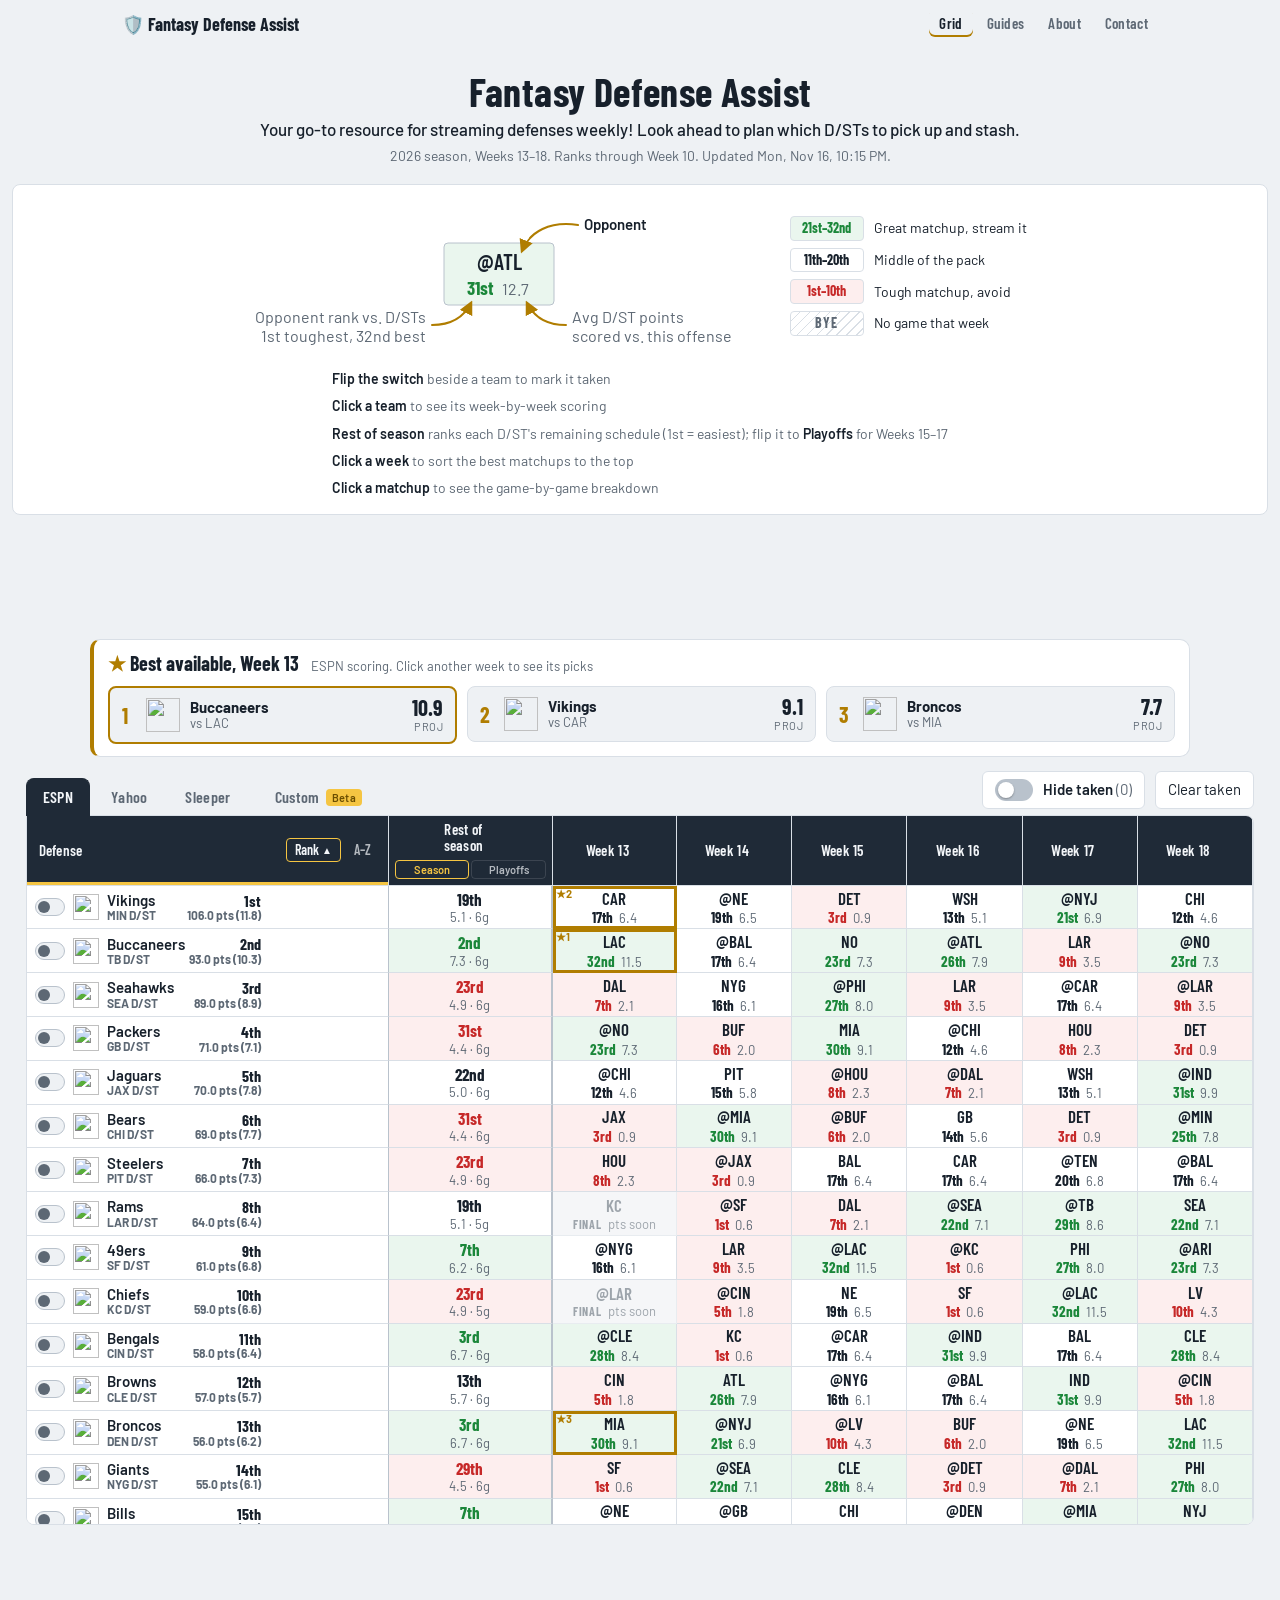
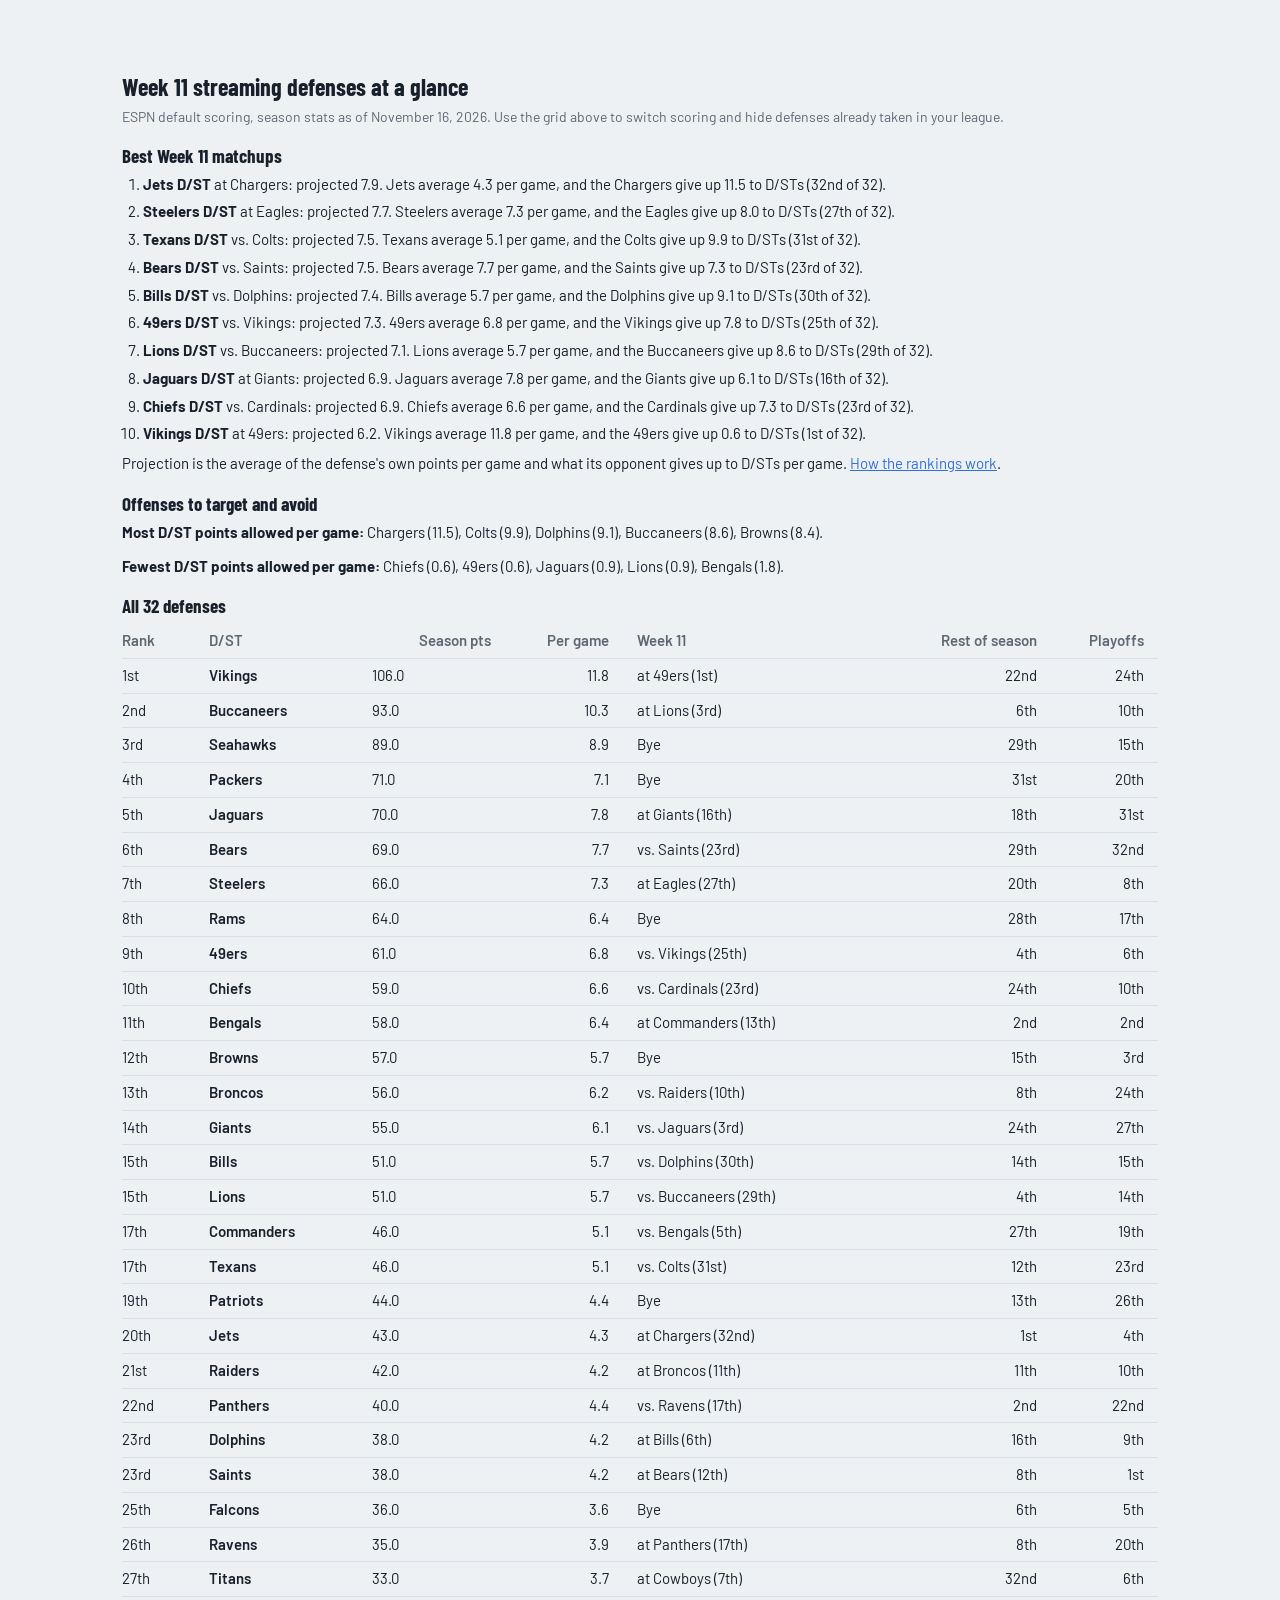
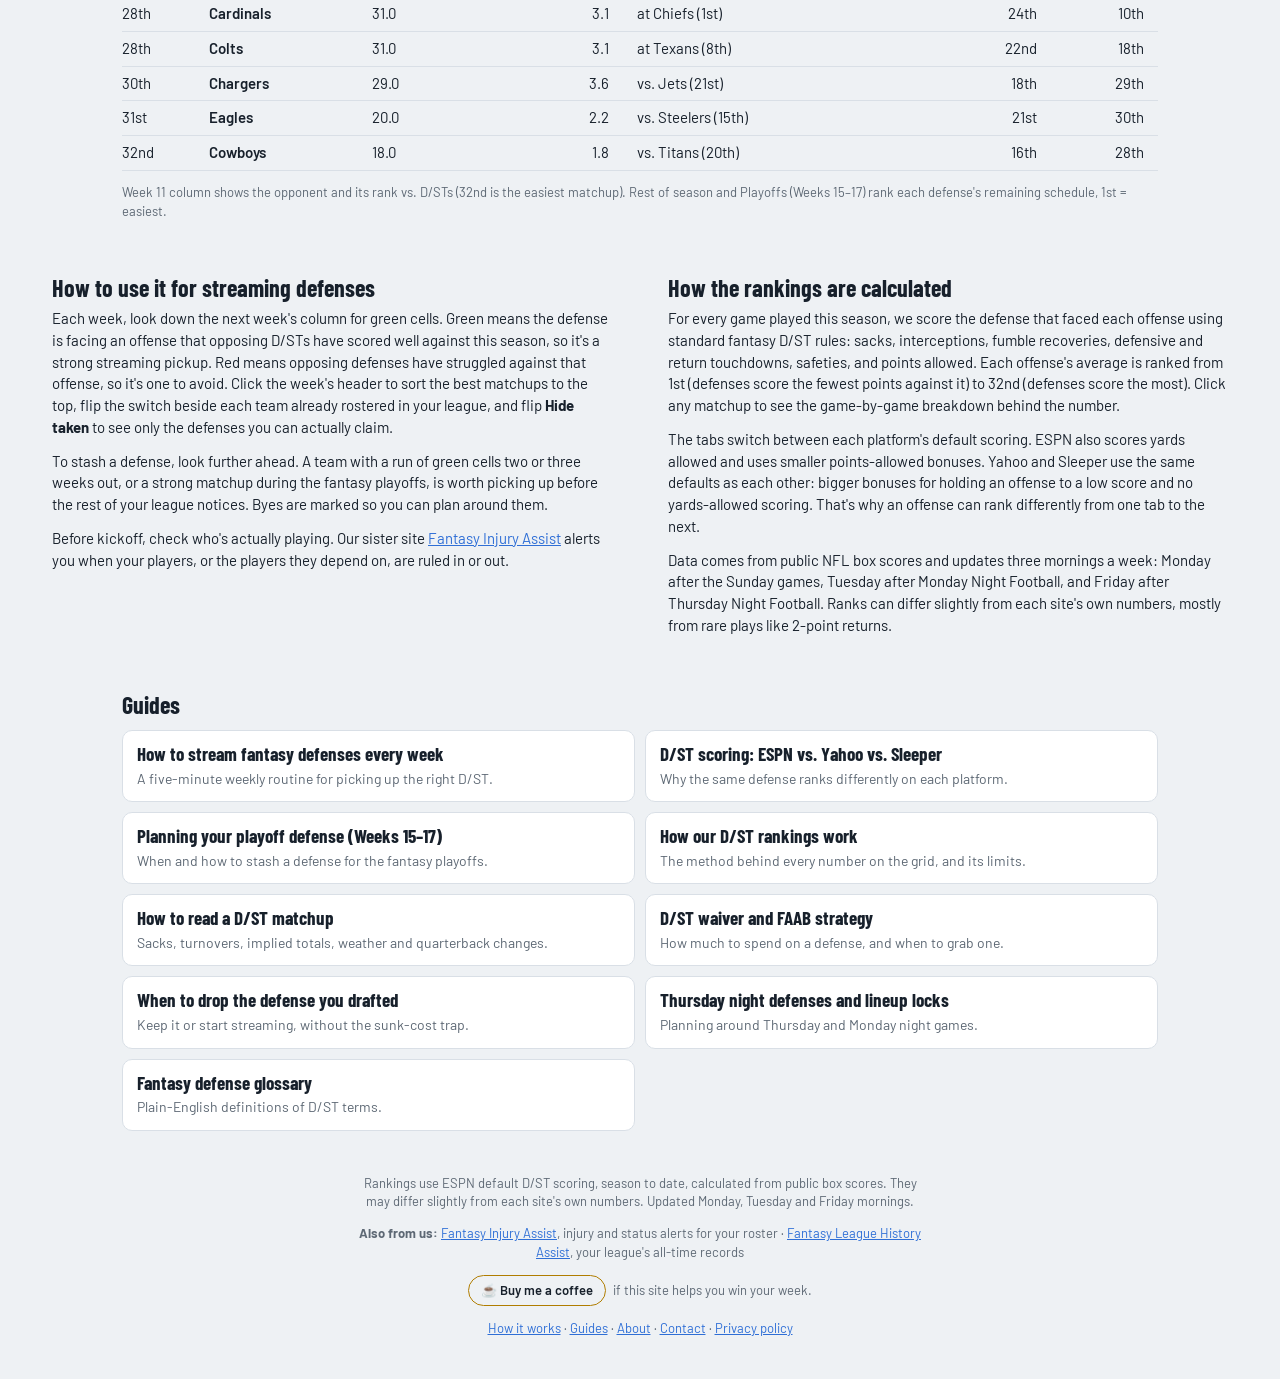
==== commit fc13c96e: "Update defense data" ====
--- a/index.html
+++ b/index.html
@@ -118,22 +118,22 @@
 
   <!-- SNAPSHOT:START -->
   <section class="about glance" id="at-a-glance" aria-labelledby="glanceTitle">
-    <h2 id="glanceTitle">Week 10 streaming defenses at a glance</h2>
-    <p class="sub">ESPN default scoring, season stats as of November 13, 2026.
+    <h2 id="glanceTitle">Week 11 streaming defenses at a glance</h2>
+    <p class="sub">ESPN default scoring, season stats as of November 16, 2026.
       Use the grid above to switch scoring and hide defenses already taken in your league.</p>
 
-    <h3>Best Week 10 matchups</h3>
+    <h3>Best Week 11 matchups</h3>
     <ol class="glance-picks">
-        <li><b>Packers D/ST</b> vs. Vikings: projected 7.8. Packers average 7.4 per game, and the Vikings give up 8.3 to D/STs (27th of 32).</li>
-        <li><b>Jaguars D/ST</b> at Titans: projected 7.8. Jaguars average 8.4 per game, and the Titans give up 7.3 to D/STs (24th of 32).</li>
-        <li><b>Ravens D/ST</b> vs. Chargers: projected 7.7. Ravens average 3.9 per game, and the Chargers give up 11.5 to D/STs (32nd of 32).</li>
-        <li><b>Vikings D/ST</b> at Packers: projected 7.3. Vikings average 10.6 per game, and the Packers give up 3.9 to D/STs (10th of 32).</li>
-        <li><b>Chiefs D/ST</b> at Falcons: projected 7.0. Chiefs average 6.3 per game, and the Falcons give up 7.8 to D/STs (25th of 32).</li>
-        <li><b>Texans D/ST</b> at Browns: projected 7.0. Texans average 5.1 per game, and the Browns give up 8.8 to D/STs (30th of 32).</li>
-        <li><b>Dolphins D/ST</b> at Colts: projected 6.3. Dolphins average 3.1 per game, and the Colts give up 9.6 to D/STs (31st of 32).</li>
-        <li><b>Bengals D/ST</b> vs. Steelers: projected 6.3. Bengals average 6.6 per game, and the Steelers give up 5.9 to D/STs (16th of 32).</li>
-        <li><b>Steelers D/ST</b> at Bengals: projected 6.0. Steelers average 9.1 per game, and the Bengals give up 2.9 to D/STs (8th of 32).</li>
-        <li><b>Seahawks D/ST</b> at Raiders: projected 6.0. Seahawks average 8.6 per game, and the Raiders give up 3.4 to D/STs (9th of 32).</li>
+        <li><b>Jets D/ST</b> at Chargers: projected 7.9. Jets average 4.3 per game, and the Chargers give up 11.5 to D/STs (32nd of 32).</li>
+        <li><b>Steelers D/ST</b> at Eagles: projected 7.7. Steelers average 7.3 per game, and the Eagles give up 8.0 to D/STs (27th of 32).</li>
+        <li><b>Texans D/ST</b> vs. Colts: projected 7.5. Texans average 5.1 per game, and the Colts give up 9.9 to D/STs (31st of 32).</li>
+        <li><b>Bears D/ST</b> vs. Saints: projected 7.5. Bears average 7.7 per game, and the Saints give up 7.3 to D/STs (23rd of 32).</li>
+        <li><b>Bills D/ST</b> vs. Dolphins: projected 7.4. Bills average 5.7 per game, and the Dolphins give up 9.1 to D/STs (30th of 32).</li>
+        <li><b>49ers D/ST</b> vs. Vikings: projected 7.3. 49ers average 6.8 per game, and the Vikings give up 7.8 to D/STs (25th of 32).</li>
+        <li><b>Lions D/ST</b> vs. Buccaneers: projected 7.1. Lions average 5.7 per game, and the Buccaneers give up 8.6 to D/STs (29th of 32).</li>
+        <li><b>Jaguars D/ST</b> at Giants: projected 6.9. Jaguars average 7.8 per game, and the Giants give up 6.1 to D/STs (16th of 32).</li>
+        <li><b>Chiefs D/ST</b> vs. Cardinals: projected 6.9. Chiefs average 6.6 per game, and the Cardinals give up 7.3 to D/STs (23rd of 32).</li>
+        <li><b>Vikings D/ST</b> at 49ers: projected 6.2. Vikings average 11.8 per game, and the 49ers give up 0.6 to D/STs (1st of 32).</li>
     </ol>
     <p>
       Projection is the average of the defense's own points per game and what its opponent gives up
@@ -141,50 +141,50 @@
     </p>
 
     <h3>Offenses to target and avoid</h3>
-    <p><b>Most D/ST points allowed per game:</b> Chargers (11.5), Colts (9.6), Browns (8.8), Buccaneers (8.6), Dolphins (8.5).</p>
-    <p><b>Fewest D/ST points allowed per game:</b> Lions (1.3), Chiefs (1.5), 49ers (1.5), Jaguars (1.6), Bills (1.9).</p>
+    <p><b>Most D/ST points allowed per game:</b> Chargers (11.5), Colts (9.9), Dolphins (9.1), Buccaneers (8.6), Browns (8.4).</p>
+    <p><b>Fewest D/ST points allowed per game:</b> Chiefs (0.6), 49ers (0.6), Jaguars (0.9), Lions (0.9), Bengals (1.8).</p>
 
     <h3>All 32 defenses</h3>
     <div class="tbl-wrap">
       <table class="tbl glance-tbl">
-        <thead><tr><th>Rank</th><th>D/ST</th><th>Season pts</th><th>Per game</th><th>Week 10</th><th>Rest of season</th><th>Playoffs</th></tr></thead>
+        <thead><tr><th>Rank</th><th>D/ST</th><th>Season pts</th><th>Per game</th><th>Week 11</th><th>Rest of season</th><th>Playoffs</th></tr></thead>
         <tbody>
-          <tr><td>1st</td><th scope="row">Buccaneers</th><td>93.0</td><td>10.3</td><td>Bye</td><td>4th</td><td>12th</td></tr>
-          <tr><td>2nd</td><th scope="row">Vikings</th><td>85.0</td><td>10.6</td><td>at Packers (10th)</td><td>25th</td><td>24th</td></tr>
-          <tr><td>3rd</td><th scope="row">Seahawks</th><td>77.0</td><td>8.6</td><td>at Raiders (9th)</td><td>30th</td><td>12th</td></tr>
-          <tr><td>4th</td><th scope="row">Steelers</th><td>73.0</td><td>9.1</td><td>at Bengals (8th)</td><td>19th</td><td>6th</td></tr>
-          <tr><td>5th</td><th scope="row">Bears</th><td>69.0</td><td>7.7</td><td>Bye</td><td>31st</td><td>32nd</td></tr>
-          <tr><td>6th</td><th scope="row">Jaguars</th><td>67.0</td><td>8.4</td><td>at Titans (24th)</td><td>13th</td><td>31st</td></tr>
-          <tr><td>6th</td><th scope="row">Packers</th><td>67.0</td><td>7.4</td><td>vs. Vikings (27th)</td><td>28th</td><td>22nd</td></tr>
-          <tr><td>8th</td><th scope="row">49ers</th><td>62.0</td><td>7.8</td><td>at Cowboys (7th)</td><td>9th</td><td>4th</td></tr>
-          <tr><td>9th</td><th scope="row">Broncos</th><td>56.0</td><td>6.2</td><td>Bye</td><td>11th</td><td>29th</td></tr>
-          <tr><td>10th</td><th scope="row">Giants</th><td>55.0</td><td>6.1</td><td>Played vs. Commanders</td><td>23rd</td><td>25th</td></tr>
-          <tr><td>11th</td><th scope="row">Bengals</th><td>53.0</td><td>6.6</td><td>vs. Steelers (16th)</td><td>2nd</td><td>2nd</td></tr>
-          <tr><td>12th</td><th scope="row">Browns</th><td>52.0</td><td>5.8</td><td>vs. Texans (6th)</td><td>19th</td><td>3rd</td></tr>
-          <tr><td>13th</td><th scope="row">Chiefs</th><td>50.0</td><td>6.3</td><td>at Falcons (25th)</td><td>23rd</td><td>8th</td></tr>
-          <tr><td>14th</td><th scope="row">Rams</th><td>48.0</td><td>5.3</td><td>at Cardinals (18th)</td><td>25th</td><td>14th</td></tr>
-          <tr><td>15th</td><th scope="row">Commanders</th><td>46.0</td><td>5.1</td><td>Played at Giants</td><td>25th</td><td>16th</td></tr>
-          <tr><td>15th</td><th scope="row">Patriots</th><td>46.0</td><td>5.1</td><td>at Lions (1st)</td><td>17th</td><td>25th</td></tr>
-          <tr><td>17th</td><th scope="row">Falcons</th><td>43.0</td><td>4.8</td><td>vs. Chiefs (2nd)</td><td>11th</td><td>5th</td></tr>
-          <tr><td>18th</td><th scope="row">Bills</th><td>41.0</td><td>5.1</td><td>at Jets (20th)</td><td>13th</td><td>17th</td></tr>
-          <tr><td>18th</td><th scope="row">Texans</th><td>41.0</td><td>5.1</td><td>at Browns (30th)</td><td>6th</td><td>23rd</td></tr>
-          <tr><td>20th</td><th scope="row">Jets</th><td>40.0</td><td>4.4</td><td>vs. Bills (5th)</td><td>9th</td><td>6th</td></tr>
-          <tr><td>21st</td><th scope="row">Lions</th><td>38.0</td><td>4.8</td><td>vs. Patriots (15th)</td><td>6th</td><td>8th</td></tr>
-          <tr><td>21st</td><th scope="row">Titans</th><td>38.0</td><td>4.8</td><td>vs. Jaguars (4th)</td><td>32nd</td><td>8th</td></tr>
-          <tr><td>23rd</td><th scope="row">Raiders</th><td>36.0</td><td>4.0</td><td>vs. Seahawks (23rd)</td><td>4th</td><td>15th</td></tr>
-          <tr><td>24th</td><th scope="row">Ravens</th><td>35.0</td><td>3.9</td><td>vs. Chargers (32nd)</td><td>3rd</td><td>17th</td></tr>
-          <tr><td>25th</td><th scope="row">Saints</th><td>33.0</td><td>4.1</td><td>vs. Panthers (20th)</td><td>8th</td><td>1st</td></tr>
-          <tr><td>26th</td><th scope="row">Cardinals</th><td>31.0</td><td>3.4</td><td>vs. Rams (10th)</td><td>29th</td><td>20th</td></tr>
-          <tr><td>27th</td><th scope="row">Panthers</th><td>30.0</td><td>3.8</td><td>at Saints (22nd)</td><td>1st</td><td>21st</td></tr>
-          <tr><td>28th</td><th scope="row">Chargers</th><td>29.0</td><td>3.6</td><td>at Ravens (19th)</td><td>18th</td><td>28th</td></tr>
-          <tr><td>29th</td><th scope="row">Cowboys</th><td>25.0</td><td>2.8</td><td>vs. 49ers (2nd)</td><td>19th</td><td>27th</td></tr>
-          <tr><td>29th</td><th scope="row">Dolphins</th><td>25.0</td><td>3.1</td><td>at Colts (31st)</td><td>13th</td><td>17th</td></tr>
-          <tr><td>31st</td><th scope="row">Eagles</th><td>20.0</td><td>2.2</td><td>Bye</td><td>19th</td><td>30th</td></tr>
-          <tr><td>32nd</td><th scope="row">Colts</th><td>17.0</td><td>1.9</td><td>vs. Dolphins (28th)</td><td>13th</td><td>8th</td></tr>
+          <tr><td>1st</td><th scope="row">Vikings</th><td>106.0</td><td>11.8</td><td>at 49ers (1st)</td><td>22nd</td><td>24th</td></tr>
+          <tr><td>2nd</td><th scope="row">Buccaneers</th><td>93.0</td><td>10.3</td><td>at Lions (3rd)</td><td>6th</td><td>10th</td></tr>
+          <tr><td>3rd</td><th scope="row">Seahawks</th><td>89.0</td><td>8.9</td><td>Bye</td><td>29th</td><td>15th</td></tr>
+          <tr><td>4th</td><th scope="row">Packers</th><td>71.0</td><td>7.1</td><td>Bye</td><td>31st</td><td>20th</td></tr>
+          <tr><td>5th</td><th scope="row">Jaguars</th><td>70.0</td><td>7.8</td><td>at Giants (16th)</td><td>18th</td><td>31st</td></tr>
+          <tr><td>6th</td><th scope="row">Bears</th><td>69.0</td><td>7.7</td><td>vs. Saints (23rd)</td><td>29th</td><td>32nd</td></tr>
+          <tr><td>7th</td><th scope="row">Steelers</th><td>66.0</td><td>7.3</td><td>at Eagles (27th)</td><td>20th</td><td>8th</td></tr>
+          <tr><td>8th</td><th scope="row">Rams</th><td>64.0</td><td>6.4</td><td>Bye</td><td>28th</td><td>17th</td></tr>
+          <tr><td>9th</td><th scope="row">49ers</th><td>61.0</td><td>6.8</td><td>vs. Vikings (25th)</td><td>4th</td><td>6th</td></tr>
+          <tr><td>10th</td><th scope="row">Chiefs</th><td>59.0</td><td>6.6</td><td>vs. Cardinals (23rd)</td><td>24th</td><td>10th</td></tr>
+          <tr><td>11th</td><th scope="row">Bengals</th><td>58.0</td><td>6.4</td><td>at Commanders (13th)</td><td>2nd</td><td>2nd</td></tr>
+          <tr><td>12th</td><th scope="row">Browns</th><td>57.0</td><td>5.7</td><td>Bye</td><td>15th</td><td>3rd</td></tr>
+          <tr><td>13th</td><th scope="row">Broncos</th><td>56.0</td><td>6.2</td><td>vs. Raiders (10th)</td><td>8th</td><td>24th</td></tr>
+          <tr><td>14th</td><th scope="row">Giants</th><td>55.0</td><td>6.1</td><td>vs. Jaguars (3rd)</td><td>24th</td><td>27th</td></tr>
+          <tr><td>15th</td><th scope="row">Bills</th><td>51.0</td><td>5.7</td><td>vs. Dolphins (30th)</td><td>14th</td><td>15th</td></tr>
+          <tr><td>15th</td><th scope="row">Lions</th><td>51.0</td><td>5.7</td><td>vs. Buccaneers (29th)</td><td>4th</td><td>14th</td></tr>
+          <tr><td>17th</td><th scope="row">Commanders</th><td>46.0</td><td>5.1</td><td>vs. Bengals (5th)</td><td>27th</td><td>19th</td></tr>
+          <tr><td>17th</td><th scope="row">Texans</th><td>46.0</td><td>5.1</td><td>vs. Colts (31st)</td><td>12th</td><td>23rd</td></tr>
+          <tr><td>19th</td><th scope="row">Patriots</th><td>44.0</td><td>4.4</td><td>Bye</td><td>13th</td><td>26th</td></tr>
+          <tr><td>20th</td><th scope="row">Jets</th><td>43.0</td><td>4.3</td><td>at Chargers (32nd)</td><td>1st</td><td>4th</td></tr>
+          <tr><td>21st</td><th scope="row">Raiders</th><td>42.0</td><td>4.2</td><td>at Broncos (11th)</td><td>11th</td><td>10th</td></tr>
+          <tr><td>22nd</td><th scope="row">Panthers</th><td>40.0</td><td>4.4</td><td>vs. Ravens (17th)</td><td>2nd</td><td>22nd</td></tr>
+          <tr><td>23rd</td><th scope="row">Dolphins</th><td>38.0</td><td>4.2</td><td>at Bills (6th)</td><td>16th</td><td>9th</td></tr>
+          <tr><td>23rd</td><th scope="row">Saints</th><td>38.0</td><td>4.2</td><td>at Bears (12th)</td><td>8th</td><td>1st</td></tr>
+          <tr><td>25th</td><th scope="row">Falcons</th><td>36.0</td><td>3.6</td><td>Bye</td><td>6th</td><td>5th</td></tr>
+          <tr><td>26th</td><th scope="row">Ravens</th><td>35.0</td><td>3.9</td><td>at Panthers (17th)</td><td>8th</td><td>20th</td></tr>
+          <tr><td>27th</td><th scope="row">Titans</th><td>33.0</td><td>3.7</td><td>at Cowboys (7th)</td><td>32nd</td><td>6th</td></tr>
+          <tr><td>28th</td><th scope="row">Cardinals</th><td>31.0</td><td>3.1</td><td>at Chiefs (1st)</td><td>24th</td><td>10th</td></tr>
+          <tr><td>28th</td><th scope="row">Colts</th><td>31.0</td><td>3.1</td><td>at Texans (8th)</td><td>22nd</td><td>18th</td></tr>
+          <tr><td>30th</td><th scope="row">Chargers</th><td>29.0</td><td>3.6</td><td>vs. Jets (21st)</td><td>18th</td><td>29th</td></tr>
+          <tr><td>31st</td><th scope="row">Eagles</th><td>20.0</td><td>2.2</td><td>vs. Steelers (15th)</td><td>21st</td><td>30th</td></tr>
+          <tr><td>32nd</td><th scope="row">Cowboys</th><td>18.0</td><td>1.8</td><td>vs. Titans (20th)</td><td>16th</td><td>28th</td></tr>
         </tbody>
       </table>
     </div>
-    <p class="note">Week 10 column shows the opponent and its rank vs. D/STs (32nd is the easiest matchup).
+    <p class="note">Week 11 column shows the opponent and its rank vs. D/STs (32nd is the easiest matchup).
       Rest of season and Playoffs (Weeks 15–17) rank each defense's remaining schedule, 1st = easiest.</p>
   </section>
   <!-- SNAPSHOT:END -->
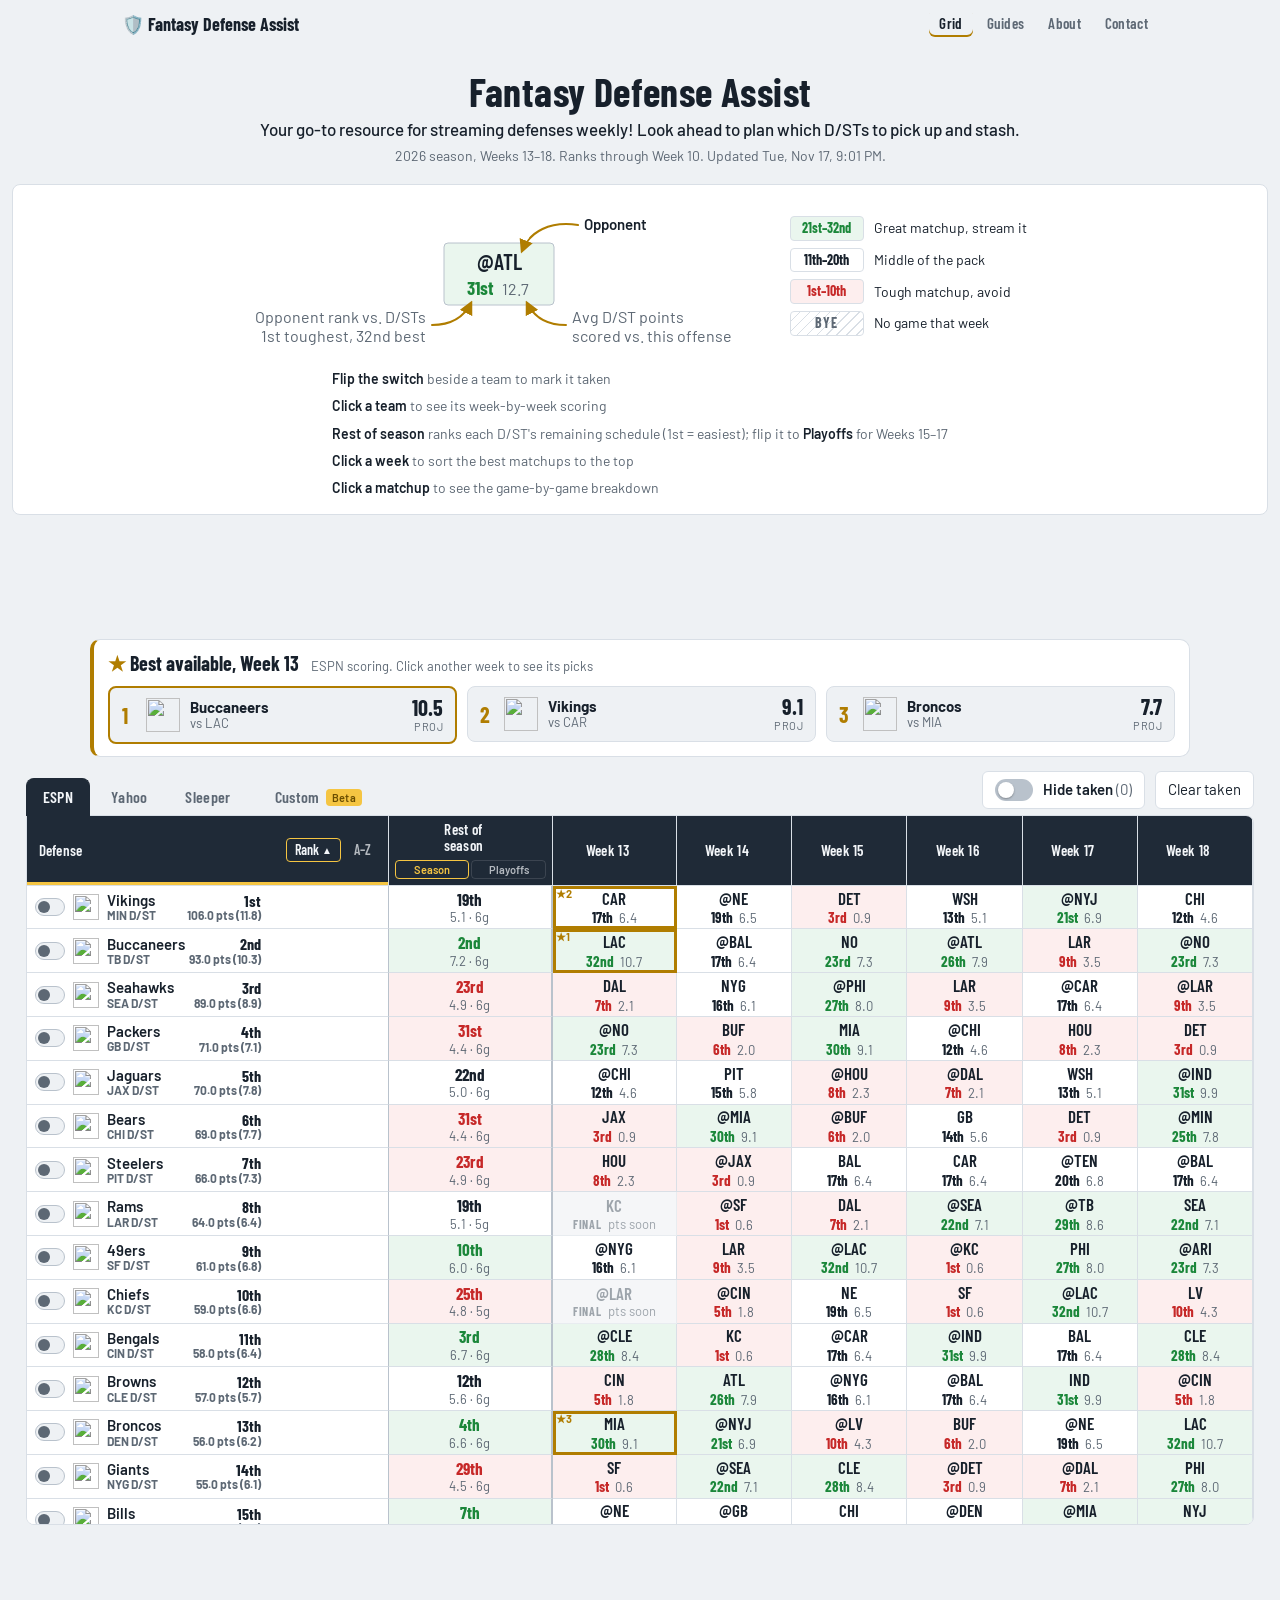
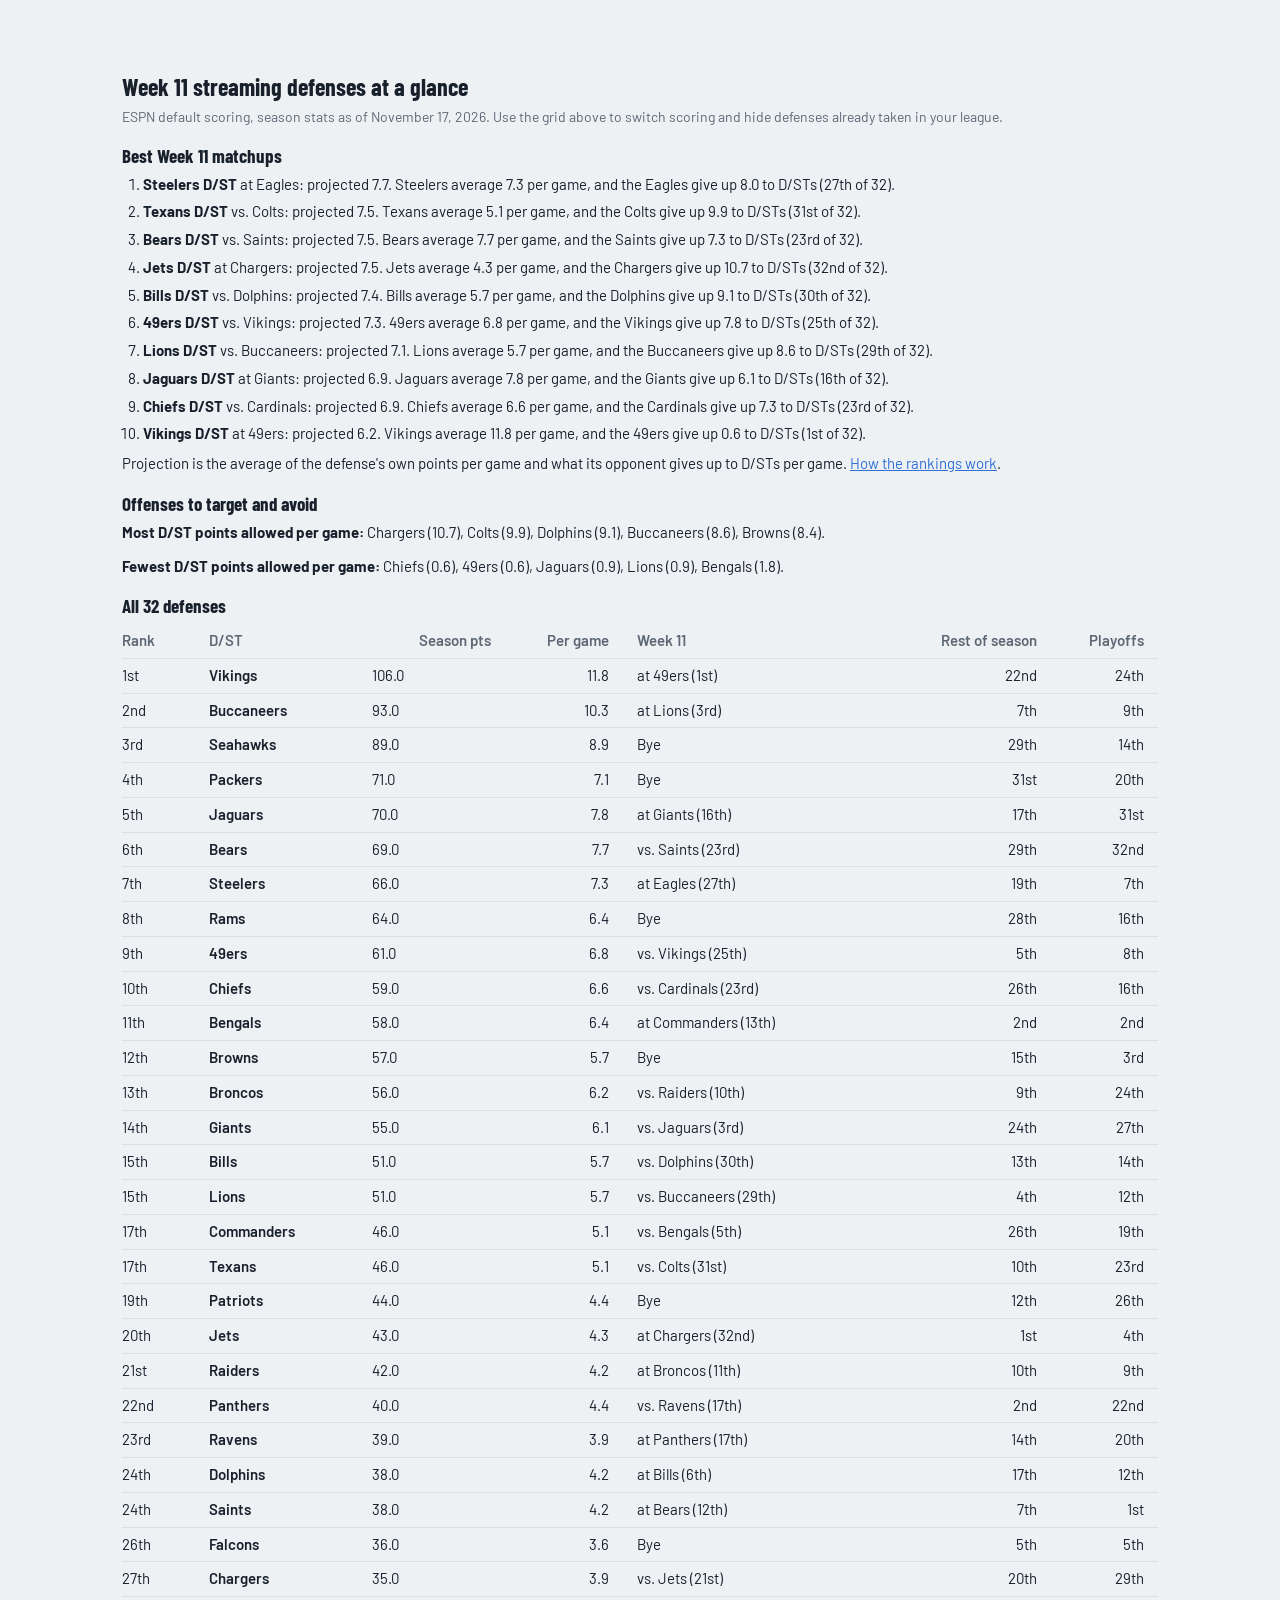
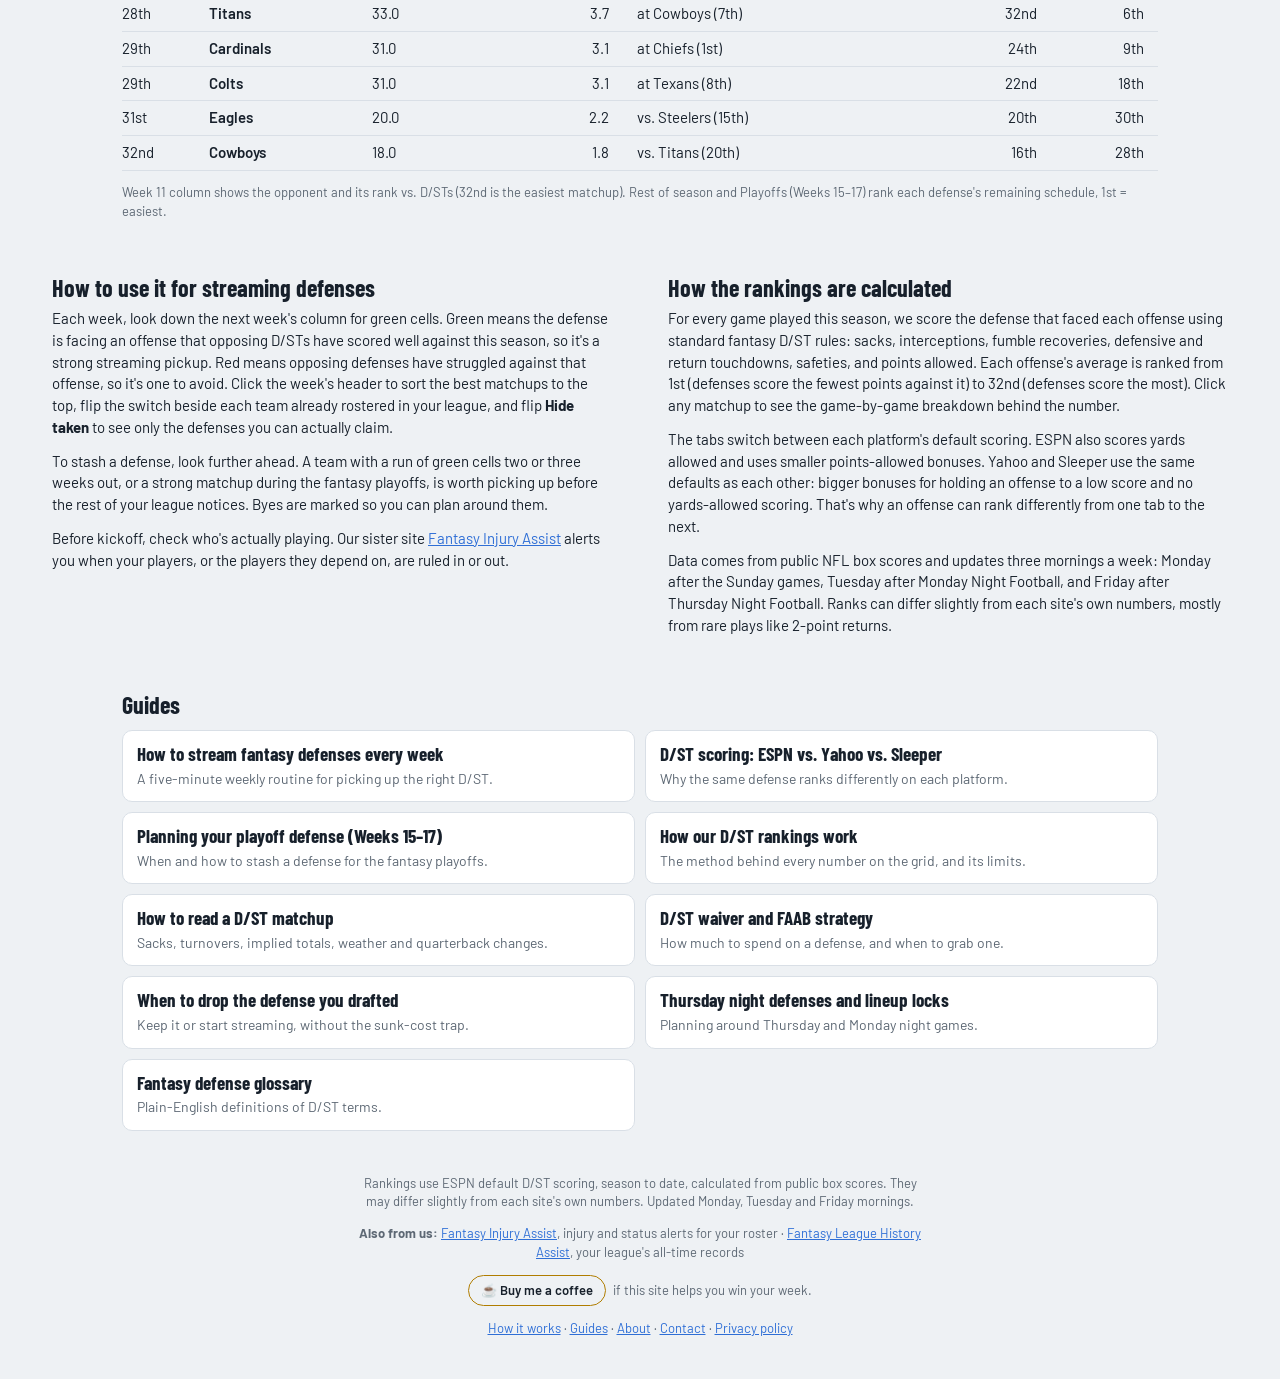
==== commit 8b6c85d7: "Update defense data" ====
--- a/index.html
+++ b/index.html
@@ -119,15 +119,15 @@
   <!-- SNAPSHOT:START -->
   <section class="about glance" id="at-a-glance" aria-labelledby="glanceTitle">
     <h2 id="glanceTitle">Week 11 streaming defenses at a glance</h2>
-    <p class="sub">ESPN default scoring, season stats as of November 16, 2026.
+    <p class="sub">ESPN default scoring, season stats as of November 17, 2026.
       Use the grid above to switch scoring and hide defenses already taken in your league.</p>
 
     <h3>Best Week 11 matchups</h3>
     <ol class="glance-picks">
-        <li><b>Jets D/ST</b> at Chargers: projected 7.9. Jets average 4.3 per game, and the Chargers give up 11.5 to D/STs (32nd of 32).</li>
         <li><b>Steelers D/ST</b> at Eagles: projected 7.7. Steelers average 7.3 per game, and the Eagles give up 8.0 to D/STs (27th of 32).</li>
         <li><b>Texans D/ST</b> vs. Colts: projected 7.5. Texans average 5.1 per game, and the Colts give up 9.9 to D/STs (31st of 32).</li>
         <li><b>Bears D/ST</b> vs. Saints: projected 7.5. Bears average 7.7 per game, and the Saints give up 7.3 to D/STs (23rd of 32).</li>
+        <li><b>Jets D/ST</b> at Chargers: projected 7.5. Jets average 4.3 per game, and the Chargers give up 10.7 to D/STs (32nd of 32).</li>
         <li><b>Bills D/ST</b> vs. Dolphins: projected 7.4. Bills average 5.7 per game, and the Dolphins give up 9.1 to D/STs (30th of 32).</li>
         <li><b>49ers D/ST</b> vs. Vikings: projected 7.3. 49ers average 6.8 per game, and the Vikings give up 7.8 to D/STs (25th of 32).</li>
         <li><b>Lions D/ST</b> vs. Buccaneers: projected 7.1. Lions average 5.7 per game, and the Buccaneers give up 8.6 to D/STs (29th of 32).</li>
@@ -141,7 +141,7 @@
     </p>
 
     <h3>Offenses to target and avoid</h3>
-    <p><b>Most D/ST points allowed per game:</b> Chargers (11.5), Colts (9.9), Dolphins (9.1), Buccaneers (8.6), Browns (8.4).</p>
+    <p><b>Most D/ST points allowed per game:</b> Chargers (10.7), Colts (9.9), Dolphins (9.1), Buccaneers (8.6), Browns (8.4).</p>
     <p><b>Fewest D/ST points allowed per game:</b> Chiefs (0.6), 49ers (0.6), Jaguars (0.9), Lions (0.9), Bengals (1.8).</p>
 
     <h3>All 32 defenses</h3>
@@ -150,36 +150,36 @@
         <thead><tr><th>Rank</th><th>D/ST</th><th>Season pts</th><th>Per game</th><th>Week 11</th><th>Rest of season</th><th>Playoffs</th></tr></thead>
         <tbody>
           <tr><td>1st</td><th scope="row">Vikings</th><td>106.0</td><td>11.8</td><td>at 49ers (1st)</td><td>22nd</td><td>24th</td></tr>
-          <tr><td>2nd</td><th scope="row">Buccaneers</th><td>93.0</td><td>10.3</td><td>at Lions (3rd)</td><td>6th</td><td>10th</td></tr>
-          <tr><td>3rd</td><th scope="row">Seahawks</th><td>89.0</td><td>8.9</td><td>Bye</td><td>29th</td><td>15th</td></tr>
+          <tr><td>2nd</td><th scope="row">Buccaneers</th><td>93.0</td><td>10.3</td><td>at Lions (3rd)</td><td>7th</td><td>9th</td></tr>
+          <tr><td>3rd</td><th scope="row">Seahawks</th><td>89.0</td><td>8.9</td><td>Bye</td><td>29th</td><td>14th</td></tr>
           <tr><td>4th</td><th scope="row">Packers</th><td>71.0</td><td>7.1</td><td>Bye</td><td>31st</td><td>20th</td></tr>
-          <tr><td>5th</td><th scope="row">Jaguars</th><td>70.0</td><td>7.8</td><td>at Giants (16th)</td><td>18th</td><td>31st</td></tr>
+          <tr><td>5th</td><th scope="row">Jaguars</th><td>70.0</td><td>7.8</td><td>at Giants (16th)</td><td>17th</td><td>31st</td></tr>
           <tr><td>6th</td><th scope="row">Bears</th><td>69.0</td><td>7.7</td><td>vs. Saints (23rd)</td><td>29th</td><td>32nd</td></tr>
-          <tr><td>7th</td><th scope="row">Steelers</th><td>66.0</td><td>7.3</td><td>at Eagles (27th)</td><td>20th</td><td>8th</td></tr>
-          <tr><td>8th</td><th scope="row">Rams</th><td>64.0</td><td>6.4</td><td>Bye</td><td>28th</td><td>17th</td></tr>
-          <tr><td>9th</td><th scope="row">49ers</th><td>61.0</td><td>6.8</td><td>vs. Vikings (25th)</td><td>4th</td><td>6th</td></tr>
-          <tr><td>10th</td><th scope="row">Chiefs</th><td>59.0</td><td>6.6</td><td>vs. Cardinals (23rd)</td><td>24th</td><td>10th</td></tr>
+          <tr><td>7th</td><th scope="row">Steelers</th><td>66.0</td><td>7.3</td><td>at Eagles (27th)</td><td>19th</td><td>7th</td></tr>
+          <tr><td>8th</td><th scope="row">Rams</th><td>64.0</td><td>6.4</td><td>Bye</td><td>28th</td><td>16th</td></tr>
+          <tr><td>9th</td><th scope="row">49ers</th><td>61.0</td><td>6.8</td><td>vs. Vikings (25th)</td><td>5th</td><td>8th</td></tr>
+          <tr><td>10th</td><th scope="row">Chiefs</th><td>59.0</td><td>6.6</td><td>vs. Cardinals (23rd)</td><td>26th</td><td>16th</td></tr>
           <tr><td>11th</td><th scope="row">Bengals</th><td>58.0</td><td>6.4</td><td>at Commanders (13th)</td><td>2nd</td><td>2nd</td></tr>
           <tr><td>12th</td><th scope="row">Browns</th><td>57.0</td><td>5.7</td><td>Bye</td><td>15th</td><td>3rd</td></tr>
-          <tr><td>13th</td><th scope="row">Broncos</th><td>56.0</td><td>6.2</td><td>vs. Raiders (10th)</td><td>8th</td><td>24th</td></tr>
+          <tr><td>13th</td><th scope="row">Broncos</th><td>56.0</td><td>6.2</td><td>vs. Raiders (10th)</td><td>9th</td><td>24th</td></tr>
           <tr><td>14th</td><th scope="row">Giants</th><td>55.0</td><td>6.1</td><td>vs. Jaguars (3rd)</td><td>24th</td><td>27th</td></tr>
-          <tr><td>15th</td><th scope="row">Bills</th><td>51.0</td><td>5.7</td><td>vs. Dolphins (30th)</td><td>14th</td><td>15th</td></tr>
-          <tr><td>15th</td><th scope="row">Lions</th><td>51.0</td><td>5.7</td><td>vs. Buccaneers (29th)</td><td>4th</td><td>14th</td></tr>
-          <tr><td>17th</td><th scope="row">Commanders</th><td>46.0</td><td>5.1</td><td>vs. Bengals (5th)</td><td>27th</td><td>19th</td></tr>
-          <tr><td>17th</td><th scope="row">Texans</th><td>46.0</td><td>5.1</td><td>vs. Colts (31st)</td><td>12th</td><td>23rd</td></tr>
-          <tr><td>19th</td><th scope="row">Patriots</th><td>44.0</td><td>4.4</td><td>Bye</td><td>13th</td><td>26th</td></tr>
+          <tr><td>15th</td><th scope="row">Bills</th><td>51.0</td><td>5.7</td><td>vs. Dolphins (30th)</td><td>13th</td><td>14th</td></tr>
+          <tr><td>15th</td><th scope="row">Lions</th><td>51.0</td><td>5.7</td><td>vs. Buccaneers (29th)</td><td>4th</td><td>12th</td></tr>
+          <tr><td>17th</td><th scope="row">Commanders</th><td>46.0</td><td>5.1</td><td>vs. Bengals (5th)</td><td>26th</td><td>19th</td></tr>
+          <tr><td>17th</td><th scope="row">Texans</th><td>46.0</td><td>5.1</td><td>vs. Colts (31st)</td><td>10th</td><td>23rd</td></tr>
+          <tr><td>19th</td><th scope="row">Patriots</th><td>44.0</td><td>4.4</td><td>Bye</td><td>12th</td><td>26th</td></tr>
           <tr><td>20th</td><th scope="row">Jets</th><td>43.0</td><td>4.3</td><td>at Chargers (32nd)</td><td>1st</td><td>4th</td></tr>
-          <tr><td>21st</td><th scope="row">Raiders</th><td>42.0</td><td>4.2</td><td>at Broncos (11th)</td><td>11th</td><td>10th</td></tr>
+          <tr><td>21st</td><th scope="row">Raiders</th><td>42.0</td><td>4.2</td><td>at Broncos (11th)</td><td>10th</td><td>9th</td></tr>
           <tr><td>22nd</td><th scope="row">Panthers</th><td>40.0</td><td>4.4</td><td>vs. Ravens (17th)</td><td>2nd</td><td>22nd</td></tr>
-          <tr><td>23rd</td><th scope="row">Dolphins</th><td>38.0</td><td>4.2</td><td>at Bills (6th)</td><td>16th</td><td>9th</td></tr>
-          <tr><td>23rd</td><th scope="row">Saints</th><td>38.0</td><td>4.2</td><td>at Bears (12th)</td><td>8th</td><td>1st</td></tr>
-          <tr><td>25th</td><th scope="row">Falcons</th><td>36.0</td><td>3.6</td><td>Bye</td><td>6th</td><td>5th</td></tr>
-          <tr><td>26th</td><th scope="row">Ravens</th><td>35.0</td><td>3.9</td><td>at Panthers (17th)</td><td>8th</td><td>20th</td></tr>
-          <tr><td>27th</td><th scope="row">Titans</th><td>33.0</td><td>3.7</td><td>at Cowboys (7th)</td><td>32nd</td><td>6th</td></tr>
-          <tr><td>28th</td><th scope="row">Cardinals</th><td>31.0</td><td>3.1</td><td>at Chiefs (1st)</td><td>24th</td><td>10th</td></tr>
-          <tr><td>28th</td><th scope="row">Colts</th><td>31.0</td><td>3.1</td><td>at Texans (8th)</td><td>22nd</td><td>18th</td></tr>
-          <tr><td>30th</td><th scope="row">Chargers</th><td>29.0</td><td>3.6</td><td>vs. Jets (21st)</td><td>18th</td><td>29th</td></tr>
-          <tr><td>31st</td><th scope="row">Eagles</th><td>20.0</td><td>2.2</td><td>vs. Steelers (15th)</td><td>21st</td><td>30th</td></tr>
+          <tr><td>23rd</td><th scope="row">Ravens</th><td>39.0</td><td>3.9</td><td>at Panthers (17th)</td><td>14th</td><td>20th</td></tr>
+          <tr><td>24th</td><th scope="row">Dolphins</th><td>38.0</td><td>4.2</td><td>at Bills (6th)</td><td>17th</td><td>12th</td></tr>
+          <tr><td>24th</td><th scope="row">Saints</th><td>38.0</td><td>4.2</td><td>at Bears (12th)</td><td>7th</td><td>1st</td></tr>
+          <tr><td>26th</td><th scope="row">Falcons</th><td>36.0</td><td>3.6</td><td>Bye</td><td>5th</td><td>5th</td></tr>
+          <tr><td>27th</td><th scope="row">Chargers</th><td>35.0</td><td>3.9</td><td>vs. Jets (21st)</td><td>20th</td><td>29th</td></tr>
+          <tr><td>28th</td><th scope="row">Titans</th><td>33.0</td><td>3.7</td><td>at Cowboys (7th)</td><td>32nd</td><td>6th</td></tr>
+          <tr><td>29th</td><th scope="row">Cardinals</th><td>31.0</td><td>3.1</td><td>at Chiefs (1st)</td><td>24th</td><td>9th</td></tr>
+          <tr><td>29th</td><th scope="row">Colts</th><td>31.0</td><td>3.1</td><td>at Texans (8th)</td><td>22nd</td><td>18th</td></tr>
+          <tr><td>31st</td><th scope="row">Eagles</th><td>20.0</td><td>2.2</td><td>vs. Steelers (15th)</td><td>20th</td><td>30th</td></tr>
           <tr><td>32nd</td><th scope="row">Cowboys</th><td>18.0</td><td>1.8</td><td>vs. Titans (20th)</td><td>16th</td><td>28th</td></tr>
         </tbody>
       </table>
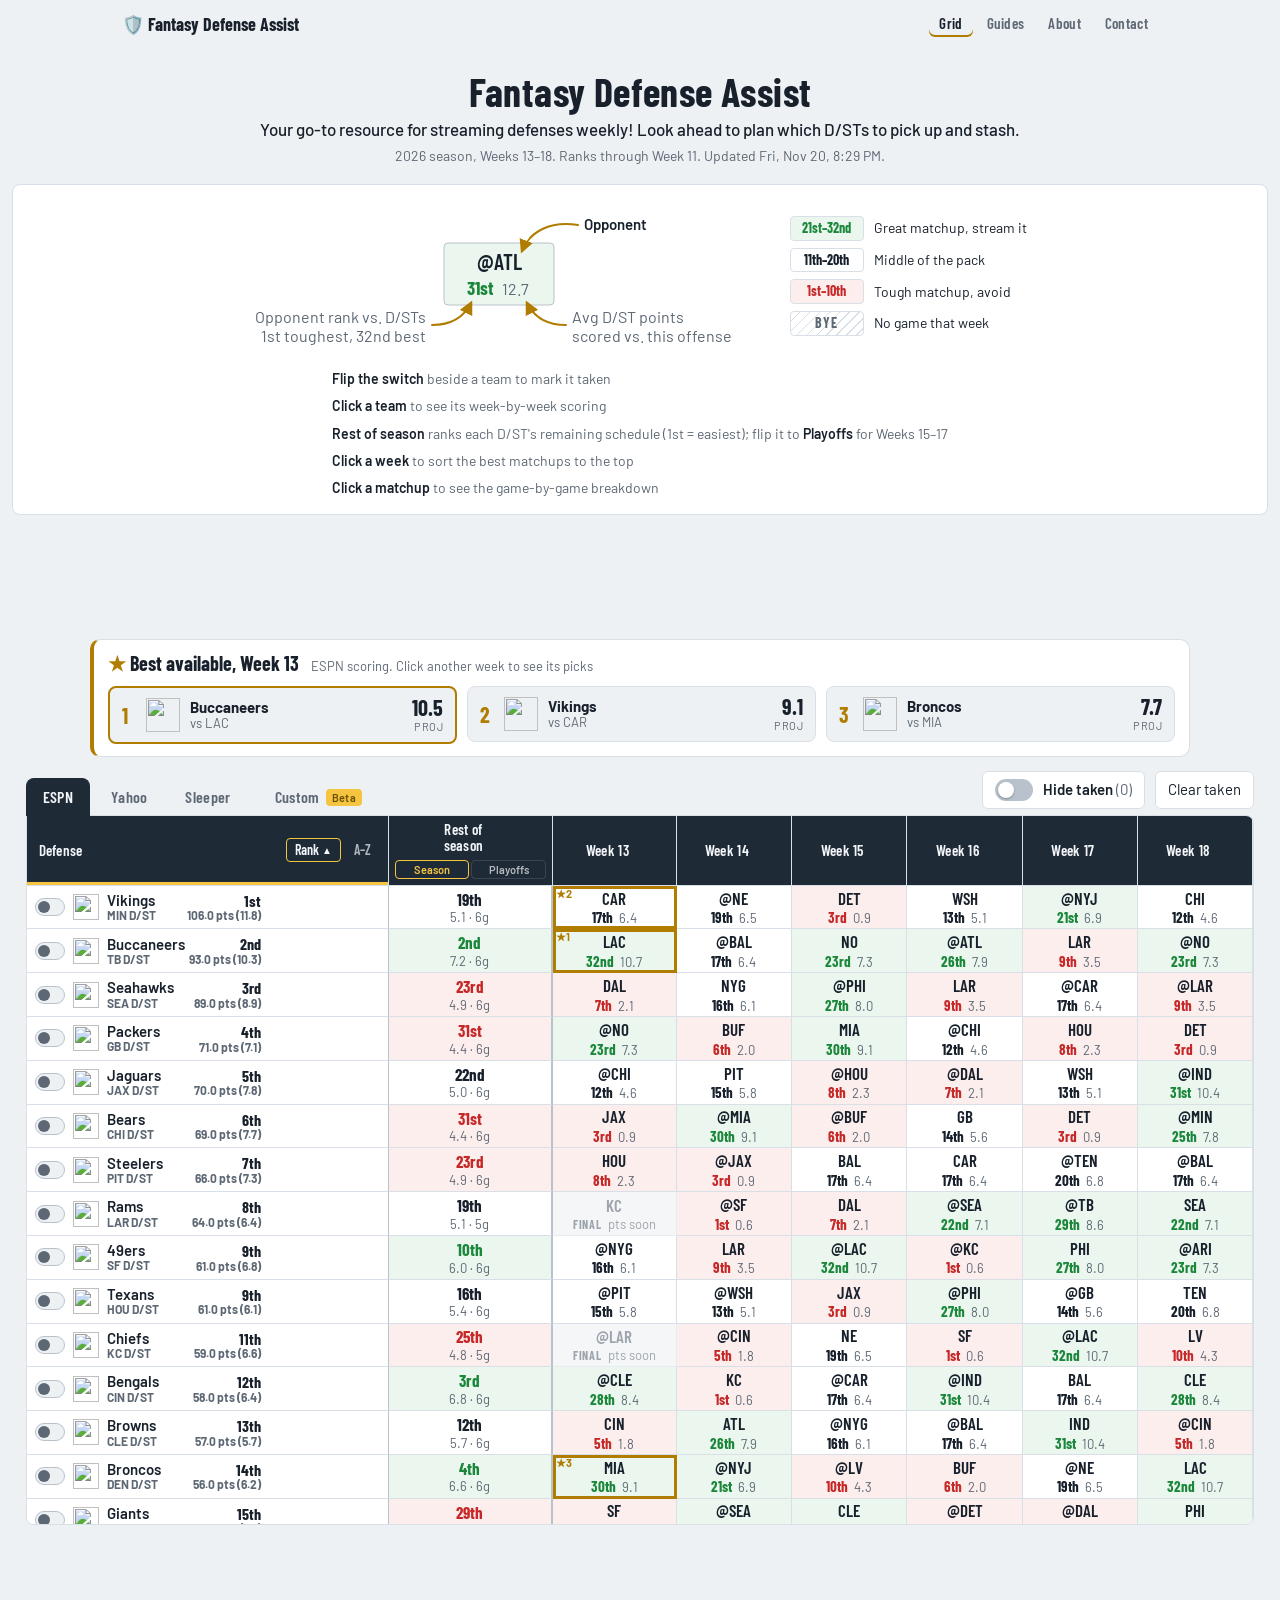
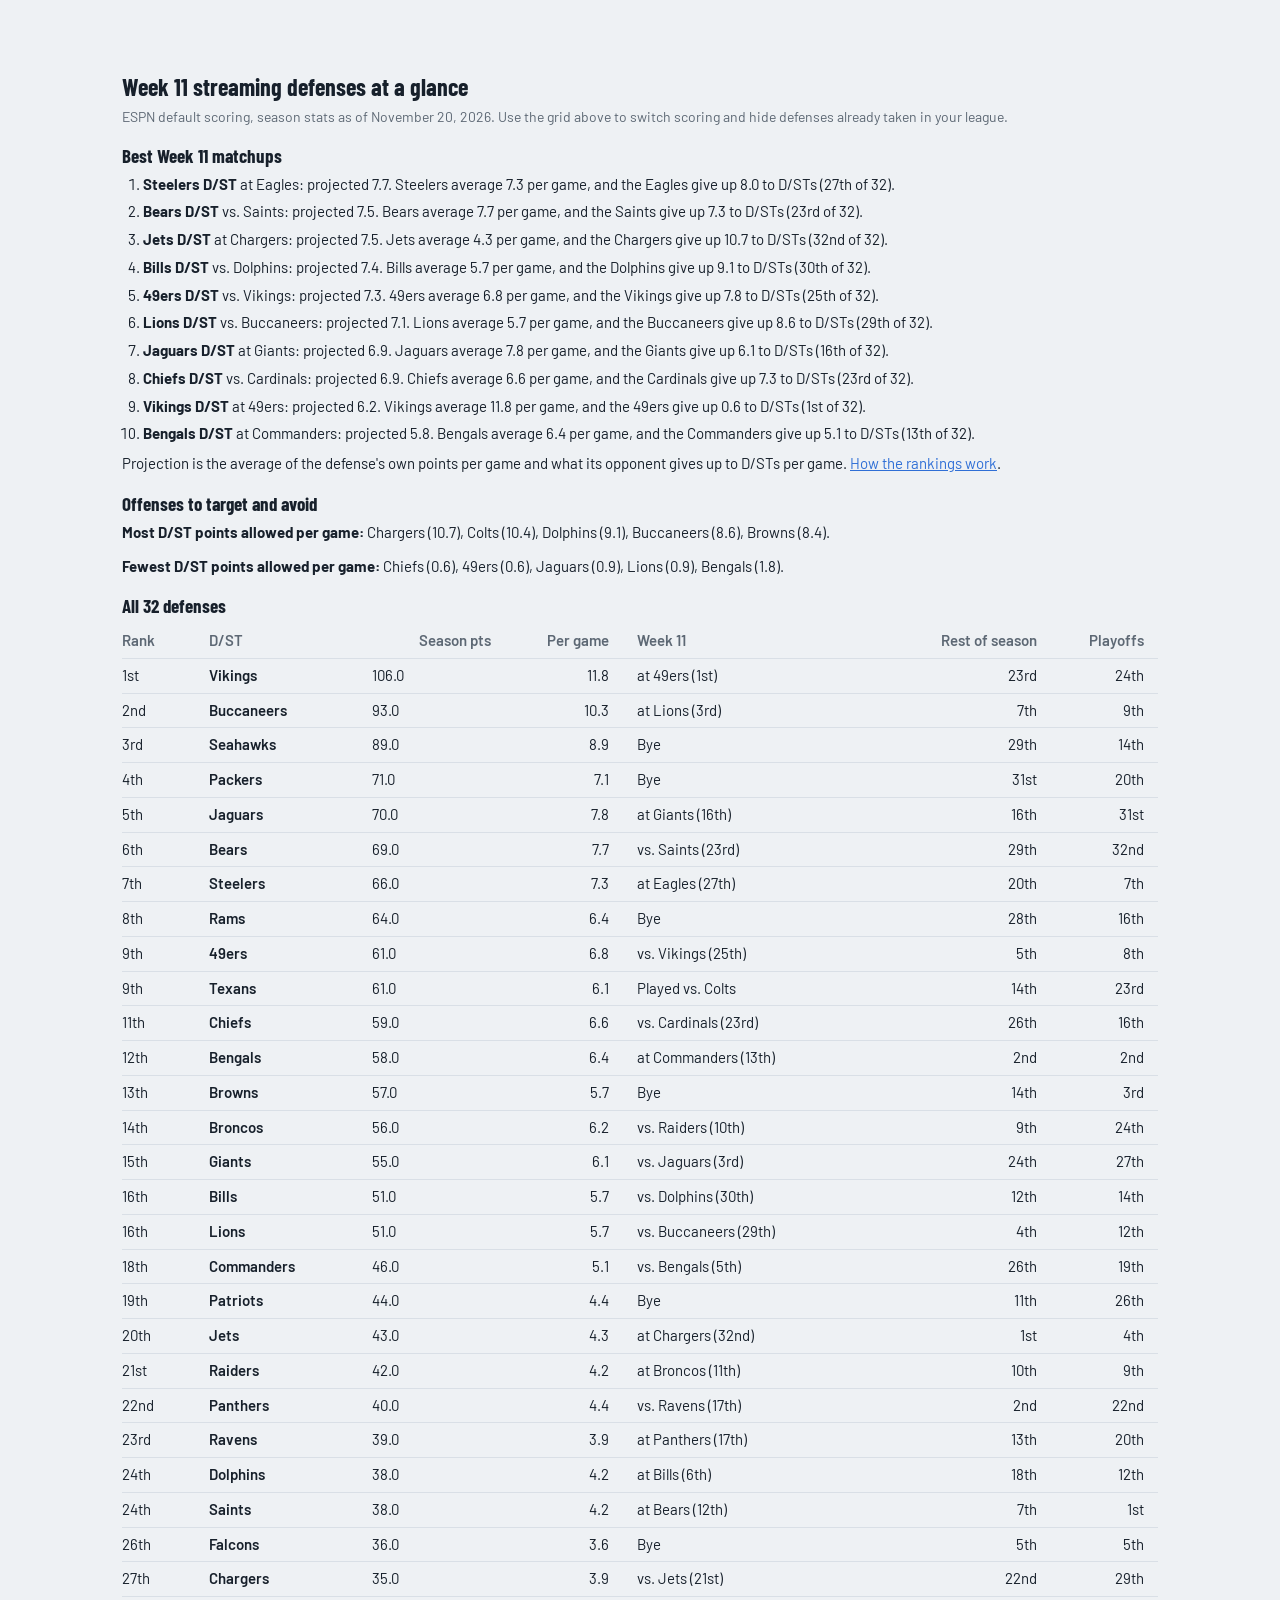
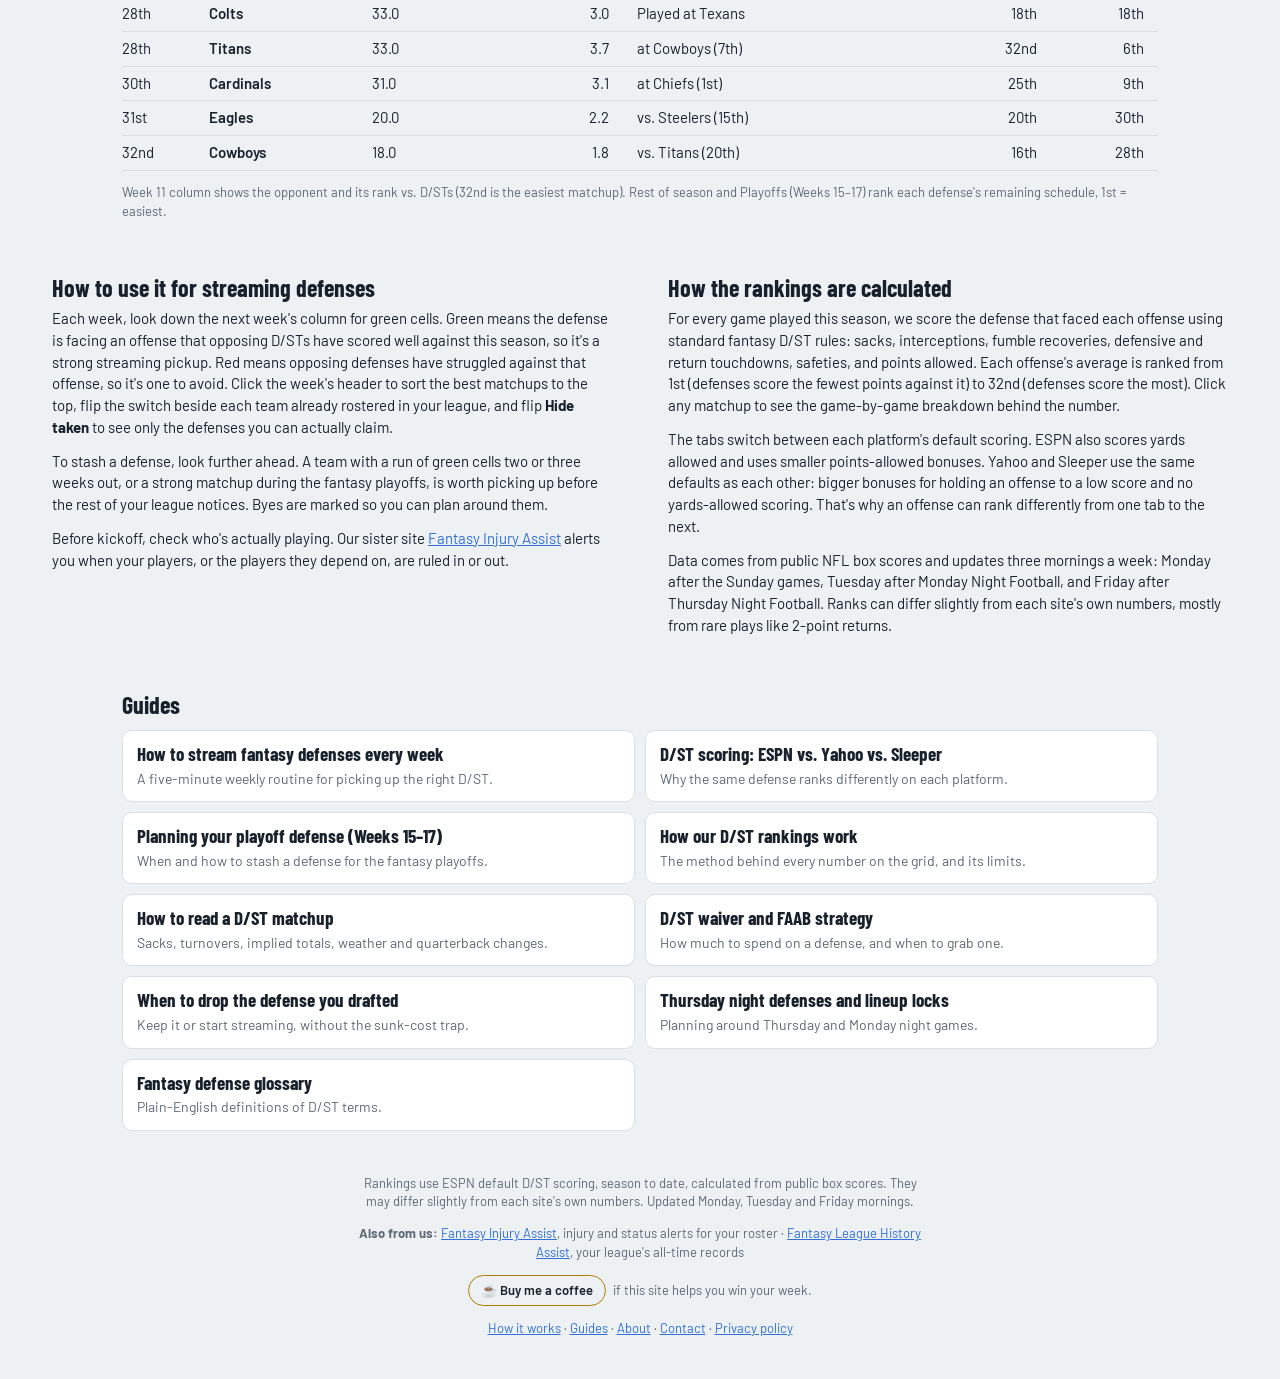
==== commit 020354eb: "Update defense data" ====
--- a/index.html
+++ b/index.html
@@ -119,13 +119,12 @@
   <!-- SNAPSHOT:START -->
   <section class="about glance" id="at-a-glance" aria-labelledby="glanceTitle">
     <h2 id="glanceTitle">Week 11 streaming defenses at a glance</h2>
-    <p class="sub">ESPN default scoring, season stats as of November 17, 2026.
+    <p class="sub">ESPN default scoring, season stats as of November 20, 2026.
       Use the grid above to switch scoring and hide defenses already taken in your league.</p>
 
     <h3>Best Week 11 matchups</h3>
     <ol class="glance-picks">
         <li><b>Steelers D/ST</b> at Eagles: projected 7.7. Steelers average 7.3 per game, and the Eagles give up 8.0 to D/STs (27th of 32).</li>
-        <li><b>Texans D/ST</b> vs. Colts: projected 7.5. Texans average 5.1 per game, and the Colts give up 9.9 to D/STs (31st of 32).</li>
         <li><b>Bears D/ST</b> vs. Saints: projected 7.5. Bears average 7.7 per game, and the Saints give up 7.3 to D/STs (23rd of 32).</li>
         <li><b>Jets D/ST</b> at Chargers: projected 7.5. Jets average 4.3 per game, and the Chargers give up 10.7 to D/STs (32nd of 32).</li>
         <li><b>Bills D/ST</b> vs. Dolphins: projected 7.4. Bills average 5.7 per game, and the Dolphins give up 9.1 to D/STs (30th of 32).</li>
@@ -134,6 +133,7 @@
         <li><b>Jaguars D/ST</b> at Giants: projected 6.9. Jaguars average 7.8 per game, and the Giants give up 6.1 to D/STs (16th of 32).</li>
         <li><b>Chiefs D/ST</b> vs. Cardinals: projected 6.9. Chiefs average 6.6 per game, and the Cardinals give up 7.3 to D/STs (23rd of 32).</li>
         <li><b>Vikings D/ST</b> at 49ers: projected 6.2. Vikings average 11.8 per game, and the 49ers give up 0.6 to D/STs (1st of 32).</li>
+        <li><b>Bengals D/ST</b> at Commanders: projected 5.8. Bengals average 6.4 per game, and the Commanders give up 5.1 to D/STs (13th of 32).</li>
     </ol>
     <p>
       Projection is the average of the defense's own points per game and what its opponent gives up
@@ -141,7 +141,7 @@
     </p>
 
     <h3>Offenses to target and avoid</h3>
-    <p><b>Most D/ST points allowed per game:</b> Chargers (10.7), Colts (9.9), Dolphins (9.1), Buccaneers (8.6), Browns (8.4).</p>
+    <p><b>Most D/ST points allowed per game:</b> Chargers (10.7), Colts (10.4), Dolphins (9.1), Buccaneers (8.6), Browns (8.4).</p>
     <p><b>Fewest D/ST points allowed per game:</b> Chiefs (0.6), 49ers (0.6), Jaguars (0.9), Lions (0.9), Bengals (1.8).</p>
 
     <h3>All 32 defenses</h3>
@@ -149,36 +149,36 @@
       <table class="tbl glance-tbl">
         <thead><tr><th>Rank</th><th>D/ST</th><th>Season pts</th><th>Per game</th><th>Week 11</th><th>Rest of season</th><th>Playoffs</th></tr></thead>
         <tbody>
-          <tr><td>1st</td><th scope="row">Vikings</th><td>106.0</td><td>11.8</td><td>at 49ers (1st)</td><td>22nd</td><td>24th</td></tr>
+          <tr><td>1st</td><th scope="row">Vikings</th><td>106.0</td><td>11.8</td><td>at 49ers (1st)</td><td>23rd</td><td>24th</td></tr>
           <tr><td>2nd</td><th scope="row">Buccaneers</th><td>93.0</td><td>10.3</td><td>at Lions (3rd)</td><td>7th</td><td>9th</td></tr>
           <tr><td>3rd</td><th scope="row">Seahawks</th><td>89.0</td><td>8.9</td><td>Bye</td><td>29th</td><td>14th</td></tr>
           <tr><td>4th</td><th scope="row">Packers</th><td>71.0</td><td>7.1</td><td>Bye</td><td>31st</td><td>20th</td></tr>
-          <tr><td>5th</td><th scope="row">Jaguars</th><td>70.0</td><td>7.8</td><td>at Giants (16th)</td><td>17th</td><td>31st</td></tr>
+          <tr><td>5th</td><th scope="row">Jaguars</th><td>70.0</td><td>7.8</td><td>at Giants (16th)</td><td>16th</td><td>31st</td></tr>
           <tr><td>6th</td><th scope="row">Bears</th><td>69.0</td><td>7.7</td><td>vs. Saints (23rd)</td><td>29th</td><td>32nd</td></tr>
-          <tr><td>7th</td><th scope="row">Steelers</th><td>66.0</td><td>7.3</td><td>at Eagles (27th)</td><td>19th</td><td>7th</td></tr>
+          <tr><td>7th</td><th scope="row">Steelers</th><td>66.0</td><td>7.3</td><td>at Eagles (27th)</td><td>20th</td><td>7th</td></tr>
           <tr><td>8th</td><th scope="row">Rams</th><td>64.0</td><td>6.4</td><td>Bye</td><td>28th</td><td>16th</td></tr>
           <tr><td>9th</td><th scope="row">49ers</th><td>61.0</td><td>6.8</td><td>vs. Vikings (25th)</td><td>5th</td><td>8th</td></tr>
-          <tr><td>10th</td><th scope="row">Chiefs</th><td>59.0</td><td>6.6</td><td>vs. Cardinals (23rd)</td><td>26th</td><td>16th</td></tr>
-          <tr><td>11th</td><th scope="row">Bengals</th><td>58.0</td><td>6.4</td><td>at Commanders (13th)</td><td>2nd</td><td>2nd</td></tr>
-          <tr><td>12th</td><th scope="row">Browns</th><td>57.0</td><td>5.7</td><td>Bye</td><td>15th</td><td>3rd</td></tr>
-          <tr><td>13th</td><th scope="row">Broncos</th><td>56.0</td><td>6.2</td><td>vs. Raiders (10th)</td><td>9th</td><td>24th</td></tr>
-          <tr><td>14th</td><th scope="row">Giants</th><td>55.0</td><td>6.1</td><td>vs. Jaguars (3rd)</td><td>24th</td><td>27th</td></tr>
-          <tr><td>15th</td><th scope="row">Bills</th><td>51.0</td><td>5.7</td><td>vs. Dolphins (30th)</td><td>13th</td><td>14th</td></tr>
-          <tr><td>15th</td><th scope="row">Lions</th><td>51.0</td><td>5.7</td><td>vs. Buccaneers (29th)</td><td>4th</td><td>12th</td></tr>
-          <tr><td>17th</td><th scope="row">Commanders</th><td>46.0</td><td>5.1</td><td>vs. Bengals (5th)</td><td>26th</td><td>19th</td></tr>
-          <tr><td>17th</td><th scope="row">Texans</th><td>46.0</td><td>5.1</td><td>vs. Colts (31st)</td><td>10th</td><td>23rd</td></tr>
-          <tr><td>19th</td><th scope="row">Patriots</th><td>44.0</td><td>4.4</td><td>Bye</td><td>12th</td><td>26th</td></tr>
+          <tr><td>9th</td><th scope="row">Texans</th><td>61.0</td><td>6.1</td><td>Played vs. Colts</td><td>14th</td><td>23rd</td></tr>
+          <tr><td>11th</td><th scope="row">Chiefs</th><td>59.0</td><td>6.6</td><td>vs. Cardinals (23rd)</td><td>26th</td><td>16th</td></tr>
+          <tr><td>12th</td><th scope="row">Bengals</th><td>58.0</td><td>6.4</td><td>at Commanders (13th)</td><td>2nd</td><td>2nd</td></tr>
+          <tr><td>13th</td><th scope="row">Browns</th><td>57.0</td><td>5.7</td><td>Bye</td><td>14th</td><td>3rd</td></tr>
+          <tr><td>14th</td><th scope="row">Broncos</th><td>56.0</td><td>6.2</td><td>vs. Raiders (10th)</td><td>9th</td><td>24th</td></tr>
+          <tr><td>15th</td><th scope="row">Giants</th><td>55.0</td><td>6.1</td><td>vs. Jaguars (3rd)</td><td>24th</td><td>27th</td></tr>
+          <tr><td>16th</td><th scope="row">Bills</th><td>51.0</td><td>5.7</td><td>vs. Dolphins (30th)</td><td>12th</td><td>14th</td></tr>
+          <tr><td>16th</td><th scope="row">Lions</th><td>51.0</td><td>5.7</td><td>vs. Buccaneers (29th)</td><td>4th</td><td>12th</td></tr>
+          <tr><td>18th</td><th scope="row">Commanders</th><td>46.0</td><td>5.1</td><td>vs. Bengals (5th)</td><td>26th</td><td>19th</td></tr>
+          <tr><td>19th</td><th scope="row">Patriots</th><td>44.0</td><td>4.4</td><td>Bye</td><td>11th</td><td>26th</td></tr>
           <tr><td>20th</td><th scope="row">Jets</th><td>43.0</td><td>4.3</td><td>at Chargers (32nd)</td><td>1st</td><td>4th</td></tr>
           <tr><td>21st</td><th scope="row">Raiders</th><td>42.0</td><td>4.2</td><td>at Broncos (11th)</td><td>10th</td><td>9th</td></tr>
           <tr><td>22nd</td><th scope="row">Panthers</th><td>40.0</td><td>4.4</td><td>vs. Ravens (17th)</td><td>2nd</td><td>22nd</td></tr>
-          <tr><td>23rd</td><th scope="row">Ravens</th><td>39.0</td><td>3.9</td><td>at Panthers (17th)</td><td>14th</td><td>20th</td></tr>
-          <tr><td>24th</td><th scope="row">Dolphins</th><td>38.0</td><td>4.2</td><td>at Bills (6th)</td><td>17th</td><td>12th</td></tr>
+          <tr><td>23rd</td><th scope="row">Ravens</th><td>39.0</td><td>3.9</td><td>at Panthers (17th)</td><td>13th</td><td>20th</td></tr>
+          <tr><td>24th</td><th scope="row">Dolphins</th><td>38.0</td><td>4.2</td><td>at Bills (6th)</td><td>18th</td><td>12th</td></tr>
           <tr><td>24th</td><th scope="row">Saints</th><td>38.0</td><td>4.2</td><td>at Bears (12th)</td><td>7th</td><td>1st</td></tr>
           <tr><td>26th</td><th scope="row">Falcons</th><td>36.0</td><td>3.6</td><td>Bye</td><td>5th</td><td>5th</td></tr>
-          <tr><td>27th</td><th scope="row">Chargers</th><td>35.0</td><td>3.9</td><td>vs. Jets (21st)</td><td>20th</td><td>29th</td></tr>
+          <tr><td>27th</td><th scope="row">Chargers</th><td>35.0</td><td>3.9</td><td>vs. Jets (21st)</td><td>22nd</td><td>29th</td></tr>
+          <tr><td>28th</td><th scope="row">Colts</th><td>33.0</td><td>3.0</td><td>Played at Texans</td><td>18th</td><td>18th</td></tr>
           <tr><td>28th</td><th scope="row">Titans</th><td>33.0</td><td>3.7</td><td>at Cowboys (7th)</td><td>32nd</td><td>6th</td></tr>
-          <tr><td>29th</td><th scope="row">Cardinals</th><td>31.0</td><td>3.1</td><td>at Chiefs (1st)</td><td>24th</td><td>9th</td></tr>
-          <tr><td>29th</td><th scope="row">Colts</th><td>31.0</td><td>3.1</td><td>at Texans (8th)</td><td>22nd</td><td>18th</td></tr>
+          <tr><td>30th</td><th scope="row">Cardinals</th><td>31.0</td><td>3.1</td><td>at Chiefs (1st)</td><td>25th</td><td>9th</td></tr>
           <tr><td>31st</td><th scope="row">Eagles</th><td>20.0</td><td>2.2</td><td>vs. Steelers (15th)</td><td>20th</td><td>30th</td></tr>
           <tr><td>32nd</td><th scope="row">Cowboys</th><td>18.0</td><td>1.8</td><td>vs. Titans (20th)</td><td>16th</td><td>28th</td></tr>
         </tbody>
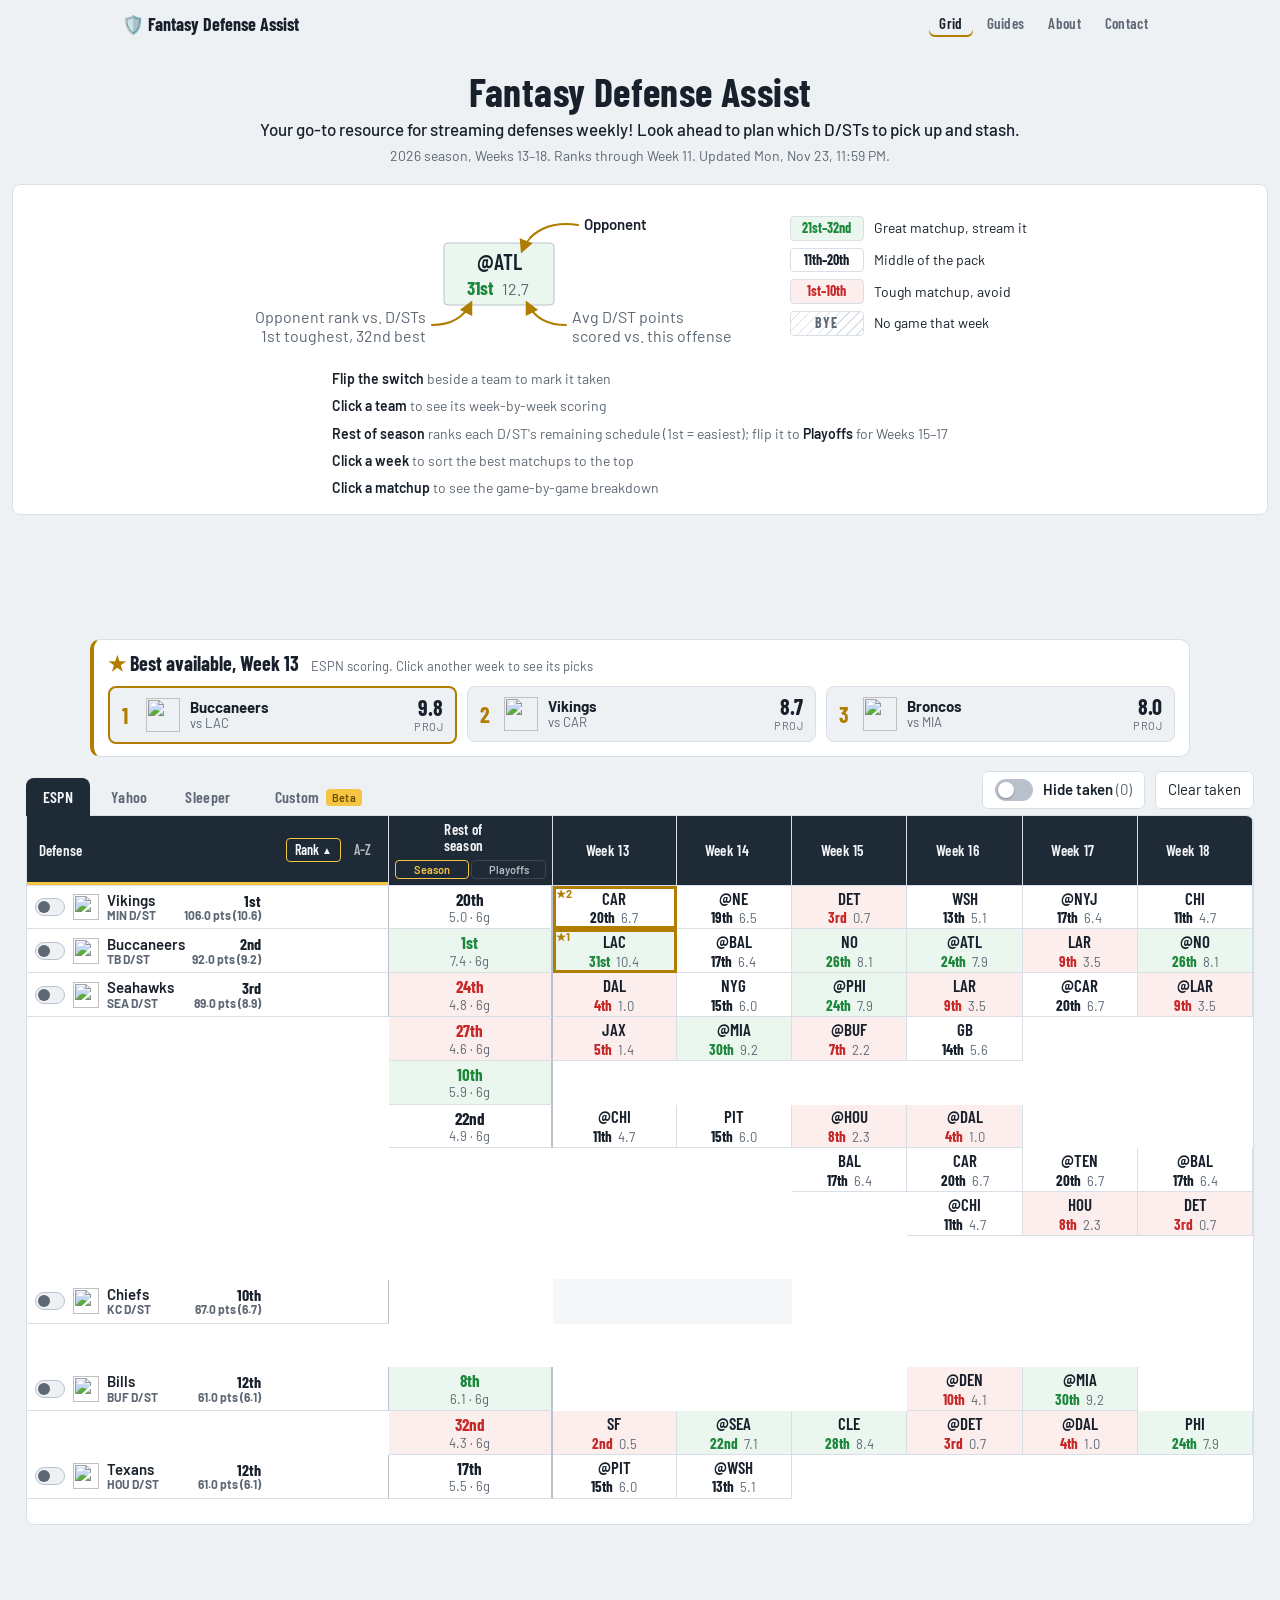
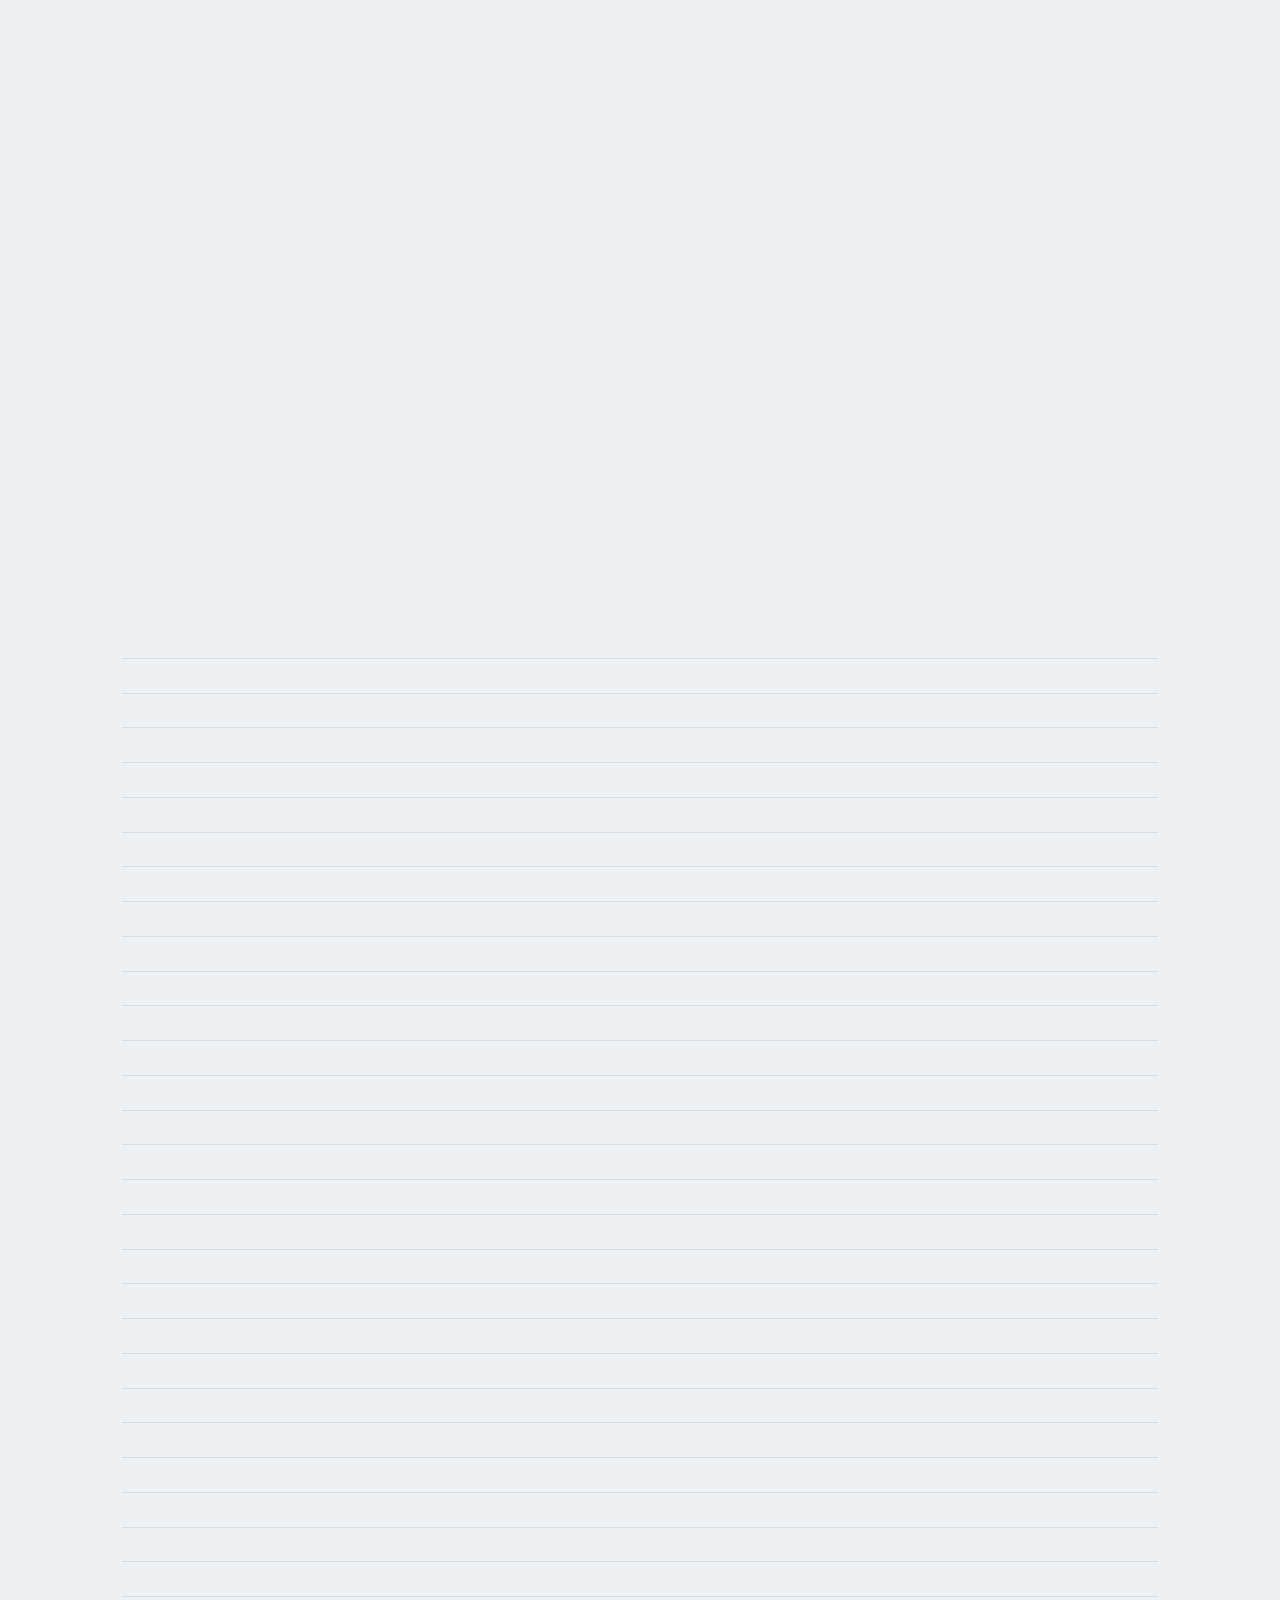
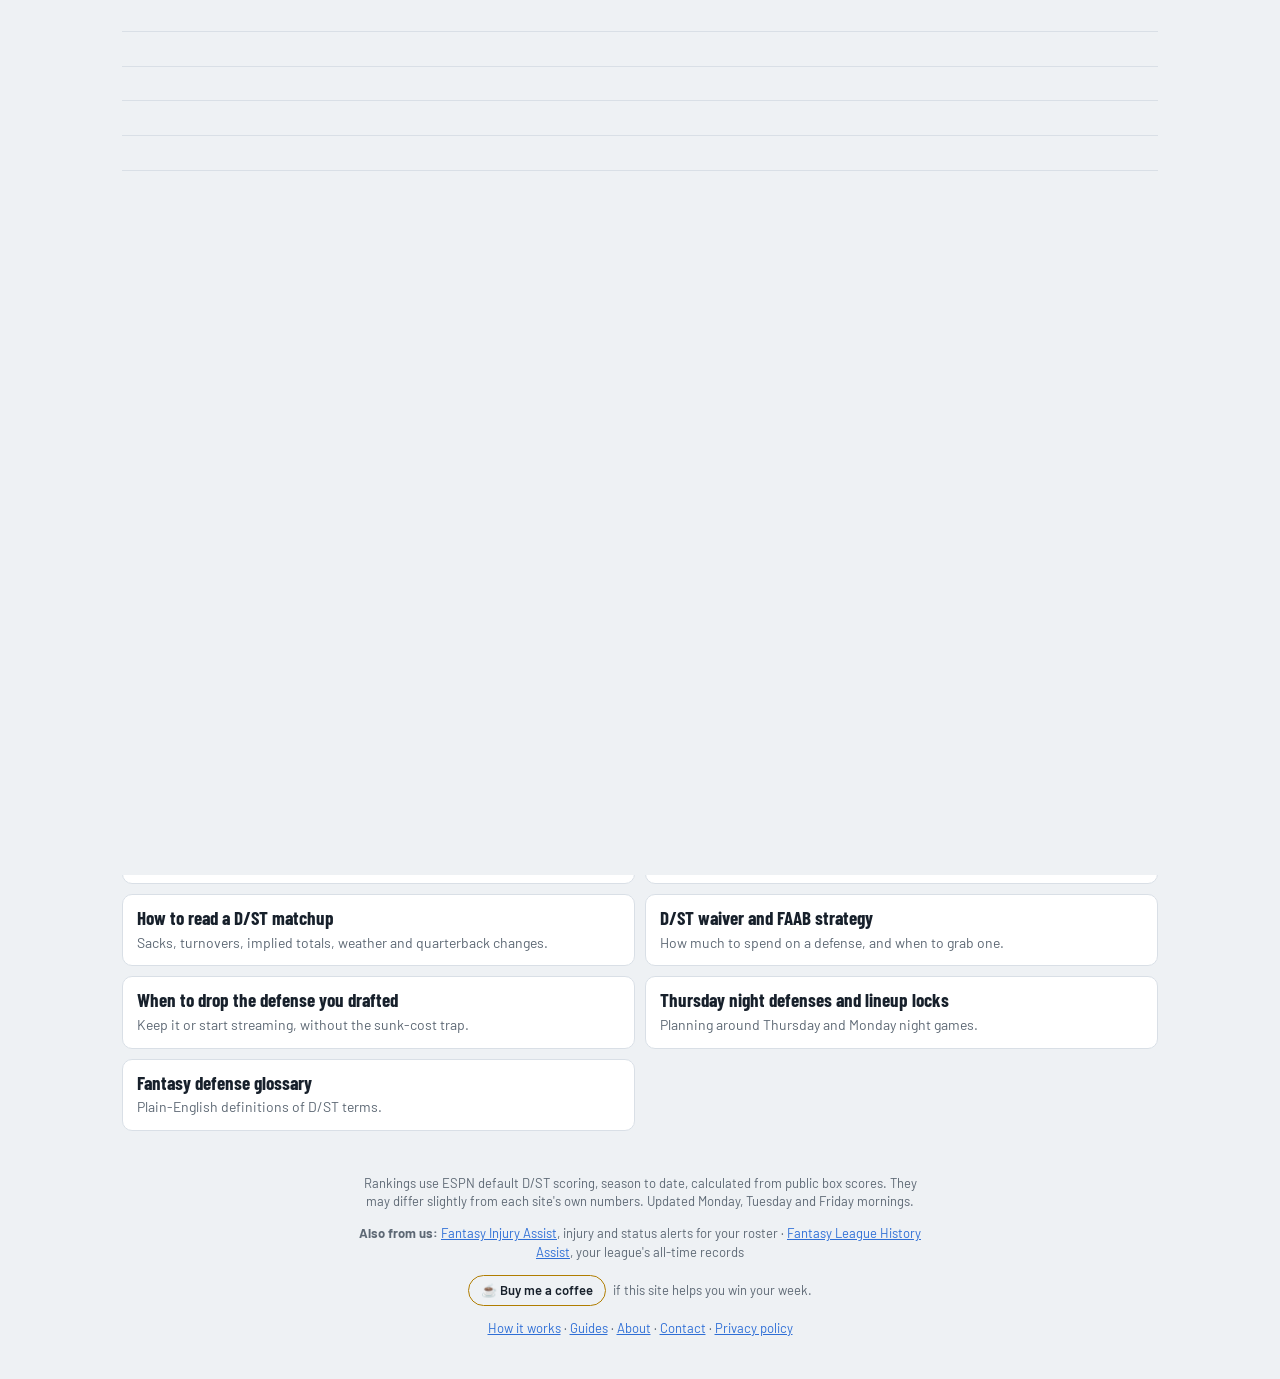
==== commit 2a37e34d: "Update defense data" ====
--- a/index.html
+++ b/index.html
@@ -118,22 +118,22 @@
 
   <!-- SNAPSHOT:START -->
   <section class="about glance" id="at-a-glance" aria-labelledby="glanceTitle">
-    <h2 id="glanceTitle">Week 11 streaming defenses at a glance</h2>
-    <p class="sub">ESPN default scoring, season stats as of November 20, 2026.
+    <h2 id="glanceTitle">Week 12 streaming defenses at a glance</h2>
+    <p class="sub">ESPN default scoring, season stats as of November 23, 2026.
       Use the grid above to switch scoring and hide defenses already taken in your league.</p>
 
-    <h3>Best Week 11 matchups</h3>
+    <h3>Best Week 12 matchups</h3>
     <ol class="glance-picks">
-        <li><b>Steelers D/ST</b> at Eagles: projected 7.7. Steelers average 7.3 per game, and the Eagles give up 8.0 to D/STs (27th of 32).</li>
-        <li><b>Bears D/ST</b> vs. Saints: projected 7.5. Bears average 7.7 per game, and the Saints give up 7.3 to D/STs (23rd of 32).</li>
-        <li><b>Jets D/ST</b> at Chargers: projected 7.5. Jets average 4.3 per game, and the Chargers give up 10.7 to D/STs (32nd of 32).</li>
-        <li><b>Bills D/ST</b> vs. Dolphins: projected 7.4. Bills average 5.7 per game, and the Dolphins give up 9.1 to D/STs (30th of 32).</li>
-        <li><b>49ers D/ST</b> vs. Vikings: projected 7.3. 49ers average 6.8 per game, and the Vikings give up 7.8 to D/STs (25th of 32).</li>
-        <li><b>Lions D/ST</b> vs. Buccaneers: projected 7.1. Lions average 5.7 per game, and the Buccaneers give up 8.6 to D/STs (29th of 32).</li>
-        <li><b>Jaguars D/ST</b> at Giants: projected 6.9. Jaguars average 7.8 per game, and the Giants give up 6.1 to D/STs (16th of 32).</li>
-        <li><b>Chiefs D/ST</b> vs. Cardinals: projected 6.9. Chiefs average 6.6 per game, and the Cardinals give up 7.3 to D/STs (23rd of 32).</li>
-        <li><b>Vikings D/ST</b> at 49ers: projected 6.2. Vikings average 11.8 per game, and the 49ers give up 0.6 to D/STs (1st of 32).</li>
-        <li><b>Bengals D/ST</b> at Commanders: projected 5.8. Bengals average 6.4 per game, and the Commanders give up 5.1 to D/STs (13th of 32).</li>
+        <li><b>Vikings D/ST</b> vs. Falcons: projected 9.3. Vikings average 10.6 per game, and the Falcons give up 7.9 to D/STs (24th of 32).</li>
+        <li><b>Giants D/ST</b> at Colts: projected 8.2. Giants average 6.1 per game, and the Colts give up 10.4 to D/STs (31st of 32).</li>
+        <li><b>Buccaneers D/ST</b> vs. Panthers: projected 7.9. Buccaneers average 9.2 per game, and the Panthers give up 6.7 to D/STs (20th of 32).</li>
+        <li><b>Patriots D/ST</b> at Chargers: projected 7.4. Patriots average 4.4 per game, and the Chargers give up 10.4 to D/STs (31st of 32).</li>
+        <li><b>49ers D/ST</b> vs. Seahawks: projected 7.3. 49ers average 7.5 per game, and the Seahawks give up 7.1 to D/STs (22nd of 32).</li>
+        <li><b>Bengals D/ST</b> vs. Saints: projected 7.3. Bengals average 6.4 per game, and the Saints give up 8.1 to D/STs (26th of 32).</li>
+        <li><b>Jaguars D/ST</b> vs. Titans: projected 7.1. Jaguars average 7.5 per game, and the Titans give up 6.7 to D/STs (20th of 32).</li>
+        <li><b>Jets D/ST</b> at Dolphins: projected 6.9. Jets average 4.6 per game, and the Dolphins give up 9.2 to D/STs (30th of 32).</li>
+        <li><b>Panthers D/ST</b> at Buccaneers: projected 6.5. Panthers average 4.6 per game, and the Buccaneers give up 8.3 to D/STs (27th of 32).</li>
+        <li><b>Broncos D/ST</b> at Steelers: projected 6.4. Broncos average 6.8 per game, and the Steelers give up 6.0 to D/STs (15th of 32).</li>
     </ol>
     <p>
       Projection is the average of the defense's own points per game and what its opponent gives up
@@ -141,50 +141,50 @@
     </p>
 
     <h3>Offenses to target and avoid</h3>
-    <p><b>Most D/ST points allowed per game:</b> Chargers (10.7), Colts (10.4), Dolphins (9.1), Buccaneers (8.6), Browns (8.4).</p>
-    <p><b>Fewest D/ST points allowed per game:</b> Chiefs (0.6), 49ers (0.6), Jaguars (0.9), Lions (0.9), Bengals (1.8).</p>
+    <p><b>Most D/ST points allowed per game:</b> Chargers (10.4), Colts (10.4), Dolphins (9.2), Browns (8.4), Vikings (8.4).</p>
+    <p><b>Fewest D/ST points allowed per game:</b> Chiefs (0.2), 49ers (0.5), Lions (0.7), Cowboys (1.0), Jaguars (1.4).</p>
 
     <h3>All 32 defenses</h3>
     <div class="tbl-wrap">
       <table class="tbl glance-tbl">
-        <thead><tr><th>Rank</th><th>D/ST</th><th>Season pts</th><th>Per game</th><th>Week 11</th><th>Rest of season</th><th>Playoffs</th></tr></thead>
+        <thead><tr><th>Rank</th><th>D/ST</th><th>Season pts</th><th>Per game</th><th>Week 12</th><th>Rest of season</th><th>Playoffs</th></tr></thead>
         <tbody>
-          <tr><td>1st</td><th scope="row">Vikings</th><td>106.0</td><td>11.8</td><td>at 49ers (1st)</td><td>23rd</td><td>24th</td></tr>
-          <tr><td>2nd</td><th scope="row">Buccaneers</th><td>93.0</td><td>10.3</td><td>at Lions (3rd)</td><td>7th</td><td>9th</td></tr>
-          <tr><td>3rd</td><th scope="row">Seahawks</th><td>89.0</td><td>8.9</td><td>Bye</td><td>29th</td><td>14th</td></tr>
-          <tr><td>4th</td><th scope="row">Packers</th><td>71.0</td><td>7.1</td><td>Bye</td><td>31st</td><td>20th</td></tr>
-          <tr><td>5th</td><th scope="row">Jaguars</th><td>70.0</td><td>7.8</td><td>at Giants (16th)</td><td>16th</td><td>31st</td></tr>
-          <tr><td>6th</td><th scope="row">Bears</th><td>69.0</td><td>7.7</td><td>vs. Saints (23rd)</td><td>29th</td><td>32nd</td></tr>
-          <tr><td>7th</td><th scope="row">Steelers</th><td>66.0</td><td>7.3</td><td>at Eagles (27th)</td><td>20th</td><td>7th</td></tr>
-          <tr><td>8th</td><th scope="row">Rams</th><td>64.0</td><td>6.4</td><td>Bye</td><td>28th</td><td>16th</td></tr>
-          <tr><td>9th</td><th scope="row">49ers</th><td>61.0</td><td>6.8</td><td>vs. Vikings (25th)</td><td>5th</td><td>8th</td></tr>
-          <tr><td>9th</td><th scope="row">Texans</th><td>61.0</td><td>6.1</td><td>Played vs. Colts</td><td>14th</td><td>23rd</td></tr>
-          <tr><td>11th</td><th scope="row">Chiefs</th><td>59.0</td><td>6.6</td><td>vs. Cardinals (23rd)</td><td>26th</td><td>16th</td></tr>
-          <tr><td>12th</td><th scope="row">Bengals</th><td>58.0</td><td>6.4</td><td>at Commanders (13th)</td><td>2nd</td><td>2nd</td></tr>
-          <tr><td>13th</td><th scope="row">Browns</th><td>57.0</td><td>5.7</td><td>Bye</td><td>14th</td><td>3rd</td></tr>
-          <tr><td>14th</td><th scope="row">Broncos</th><td>56.0</td><td>6.2</td><td>vs. Raiders (10th)</td><td>9th</td><td>24th</td></tr>
-          <tr><td>15th</td><th scope="row">Giants</th><td>55.0</td><td>6.1</td><td>vs. Jaguars (3rd)</td><td>24th</td><td>27th</td></tr>
-          <tr><td>16th</td><th scope="row">Bills</th><td>51.0</td><td>5.7</td><td>vs. Dolphins (30th)</td><td>12th</td><td>14th</td></tr>
-          <tr><td>16th</td><th scope="row">Lions</th><td>51.0</td><td>5.7</td><td>vs. Buccaneers (29th)</td><td>4th</td><td>12th</td></tr>
-          <tr><td>18th</td><th scope="row">Commanders</th><td>46.0</td><td>5.1</td><td>vs. Bengals (5th)</td><td>26th</td><td>19th</td></tr>
-          <tr><td>19th</td><th scope="row">Patriots</th><td>44.0</td><td>4.4</td><td>Bye</td><td>11th</td><td>26th</td></tr>
-          <tr><td>20th</td><th scope="row">Jets</th><td>43.0</td><td>4.3</td><td>at Chargers (32nd)</td><td>1st</td><td>4th</td></tr>
-          <tr><td>21st</td><th scope="row">Raiders</th><td>42.0</td><td>4.2</td><td>at Broncos (11th)</td><td>10th</td><td>9th</td></tr>
-          <tr><td>22nd</td><th scope="row">Panthers</th><td>40.0</td><td>4.4</td><td>vs. Ravens (17th)</td><td>2nd</td><td>22nd</td></tr>
-          <tr><td>23rd</td><th scope="row">Ravens</th><td>39.0</td><td>3.9</td><td>at Panthers (17th)</td><td>13th</td><td>20th</td></tr>
-          <tr><td>24th</td><th scope="row">Dolphins</th><td>38.0</td><td>4.2</td><td>at Bills (6th)</td><td>18th</td><td>12th</td></tr>
-          <tr><td>24th</td><th scope="row">Saints</th><td>38.0</td><td>4.2</td><td>at Bears (12th)</td><td>7th</td><td>1st</td></tr>
-          <tr><td>26th</td><th scope="row">Falcons</th><td>36.0</td><td>3.6</td><td>Bye</td><td>5th</td><td>5th</td></tr>
-          <tr><td>27th</td><th scope="row">Chargers</th><td>35.0</td><td>3.9</td><td>vs. Jets (21st)</td><td>22nd</td><td>29th</td></tr>
-          <tr><td>28th</td><th scope="row">Colts</th><td>33.0</td><td>3.0</td><td>Played at Texans</td><td>18th</td><td>18th</td></tr>
-          <tr><td>28th</td><th scope="row">Titans</th><td>33.0</td><td>3.7</td><td>at Cowboys (7th)</td><td>32nd</td><td>6th</td></tr>
-          <tr><td>30th</td><th scope="row">Cardinals</th><td>31.0</td><td>3.1</td><td>at Chiefs (1st)</td><td>25th</td><td>9th</td></tr>
-          <tr><td>31st</td><th scope="row">Eagles</th><td>20.0</td><td>2.2</td><td>vs. Steelers (15th)</td><td>20th</td><td>30th</td></tr>
-          <tr><td>32nd</td><th scope="row">Cowboys</th><td>18.0</td><td>1.8</td><td>vs. Titans (20th)</td><td>16th</td><td>28th</td></tr>
+          <tr><td>1st</td><th scope="row">Vikings</th><td>106.0</td><td>10.6</td><td>vs. Falcons (24th)</td><td>17th</td><td>25th</td></tr>
+          <tr><td>2nd</td><th scope="row">Buccaneers</th><td>92.0</td><td>9.2</td><td>vs. Panthers (20th)</td><td>1st</td><td>8th</td></tr>
+          <tr><td>3rd</td><th scope="row">Seahawks</th><td>89.0</td><td>8.9</td><td>at 49ers (2nd)</td><td>31st</td><td>14th</td></tr>
+          <tr><td>4th</td><th scope="row">Bears</th><td>84.0</td><td>8.4</td><td>at Lions (3rd)</td><td>32nd</td><td>31st</td></tr>
+          <tr><td>5th</td><th scope="row">49ers</th><td>75.0</td><td>7.5</td><td>vs. Seahawks (22nd)</td><td>10th</td><td>11th</td></tr>
+          <tr><td>5th</td><th scope="row">Jaguars</th><td>75.0</td><td>7.5</td><td>vs. Titans (20th)</td><td>19th</td><td>31st</td></tr>
+          <tr><td>7th</td><th scope="row">Steelers</th><td>73.0</td><td>7.3</td><td>vs. Broncos (10th)</td><td>24th</td><td>7th</td></tr>
+          <tr><td>8th</td><th scope="row">Packers</th><td>71.0</td><td>7.1</td><td>at Rams (9th)</td><td>27th</td><td>20th</td></tr>
+          <tr><td>9th</td><th scope="row">Broncos</th><td>68.0</td><td>6.8</td><td>at Steelers (15th)</td><td>5th</td><td>24th</td></tr>
+          <tr><td>10th</td><th scope="row">Chiefs</th><td>67.0</td><td>6.7</td><td>at Bills (7th)</td><td>29th</td><td>17th</td></tr>
+          <tr><td>11th</td><th scope="row">Rams</th><td>64.0</td><td>6.4</td><td>vs. Packers (14th)</td><td>29th</td><td>19th</td></tr>
+          <tr><td>12th</td><th scope="row">Bills</th><td>61.0</td><td>6.1</td><td>vs. Chiefs (1st)</td><td>19th</td><td>14th</td></tr>
+          <tr><td>12th</td><th scope="row">Giants</th><td>61.0</td><td>6.1</td><td>at Colts (31st)</td><td>22nd</td><td>28th</td></tr>
+          <tr><td>12th</td><th scope="row">Texans</th><td>61.0</td><td>6.1</td><td>vs. Ravens (17th)</td><td>13th</td><td>22nd</td></tr>
+          <tr><td>15th</td><th scope="row">Bengals</th><td>58.0</td><td>6.4</td><td>vs. Saints (26th)</td><td>3rd</td><td>2nd</td></tr>
+          <tr><td>16th</td><th scope="row">Browns</th><td>57.0</td><td>5.7</td><td>vs. Raiders (12th)</td><td>13th</td><td>3rd</td></tr>
+          <tr><td>16th</td><th scope="row">Lions</th><td>57.0</td><td>5.7</td><td>vs. Bears (11th)</td><td>7th</td><td>10th</td></tr>
+          <tr><td>18th</td><th scope="row">Jets</th><td>51.0</td><td>4.6</td><td>at Dolphins (30th)</td><td>7th</td><td>4th</td></tr>
+          <tr><td>19th</td><th scope="row">Ravens</th><td>48.0</td><td>4.4</td><td>at Texans (8th)</td><td>15th</td><td>20th</td></tr>
+          <tr><td>20th</td><th scope="row">Commanders</th><td>46.0</td><td>5.1</td><td>at Cardinals (23rd)</td><td>26th</td><td>16th</td></tr>
+          <tr><td>20th</td><th scope="row">Panthers</th><td>46.0</td><td>4.6</td><td>at Buccaneers (27th)</td><td>2nd</td><td>22nd</td></tr>
+          <tr><td>22nd</td><th scope="row">Patriots</th><td>44.0</td><td>4.4</td><td>at Chargers (31st)</td><td>11th</td><td>26th</td></tr>
+          <tr><td>22nd</td><th scope="row">Saints</th><td>44.0</td><td>4.4</td><td>at Bengals (6th)</td><td>4th</td><td>1st</td></tr>
+          <tr><td>24th</td><th scope="row">Raiders</th><td>43.0</td><td>3.9</td><td>at Browns (28th)</td><td>9th</td><td>12th</td></tr>
+          <tr><td>25th</td><th scope="row">Dolphins</th><td>42.0</td><td>4.2</td><td>vs. Jets (17th)</td><td>12th</td><td>12th</td></tr>
+          <tr><td>26th</td><th scope="row">Chargers</th><td>36.0</td><td>3.6</td><td>vs. Patriots (19th)</td><td>24th</td><td>29th</td></tr>
+          <tr><td>26th</td><th scope="row">Falcons</th><td>36.0</td><td>3.6</td><td>at Vikings (28th)</td><td>5th</td><td>5th</td></tr>
+          <tr><td>28th</td><th scope="row">Colts</th><td>33.0</td><td>3.0</td><td>vs. Giants (15th)</td><td>17th</td><td>18th</td></tr>
+          <tr><td>29th</td><th scope="row">Cardinals</th><td>28.0</td><td>2.5</td><td>vs. Commanders (13th)</td><td>15th</td><td>8th</td></tr>
+          <tr><td>29th</td><th scope="row">Eagles</th><td>28.0</td><td>2.8</td><td>at Cowboys (4th)</td><td>23rd</td><td>29th</td></tr>
+          <tr><td>31st</td><th scope="row">Cowboys</th><td>24.0</td><td>2.2</td><td>vs. Eagles (24th)</td><td>19th</td><td>26th</td></tr>
+          <tr><td>32nd</td><th scope="row">Titans</th><td>23.0</td><td>2.3</td><td>at Jaguars (5th)</td><td>27th</td><td>6th</td></tr>
         </tbody>
       </table>
     </div>
-    <p class="note">Week 11 column shows the opponent and its rank vs. D/STs (32nd is the easiest matchup).
+    <p class="note">Week 12 column shows the opponent and its rank vs. D/STs (32nd is the easiest matchup).
       Rest of season and Playoffs (Weeks 15–17) rank each defense's remaining schedule, 1st = easiest.</p>
   </section>
   <!-- SNAPSHOT:END -->
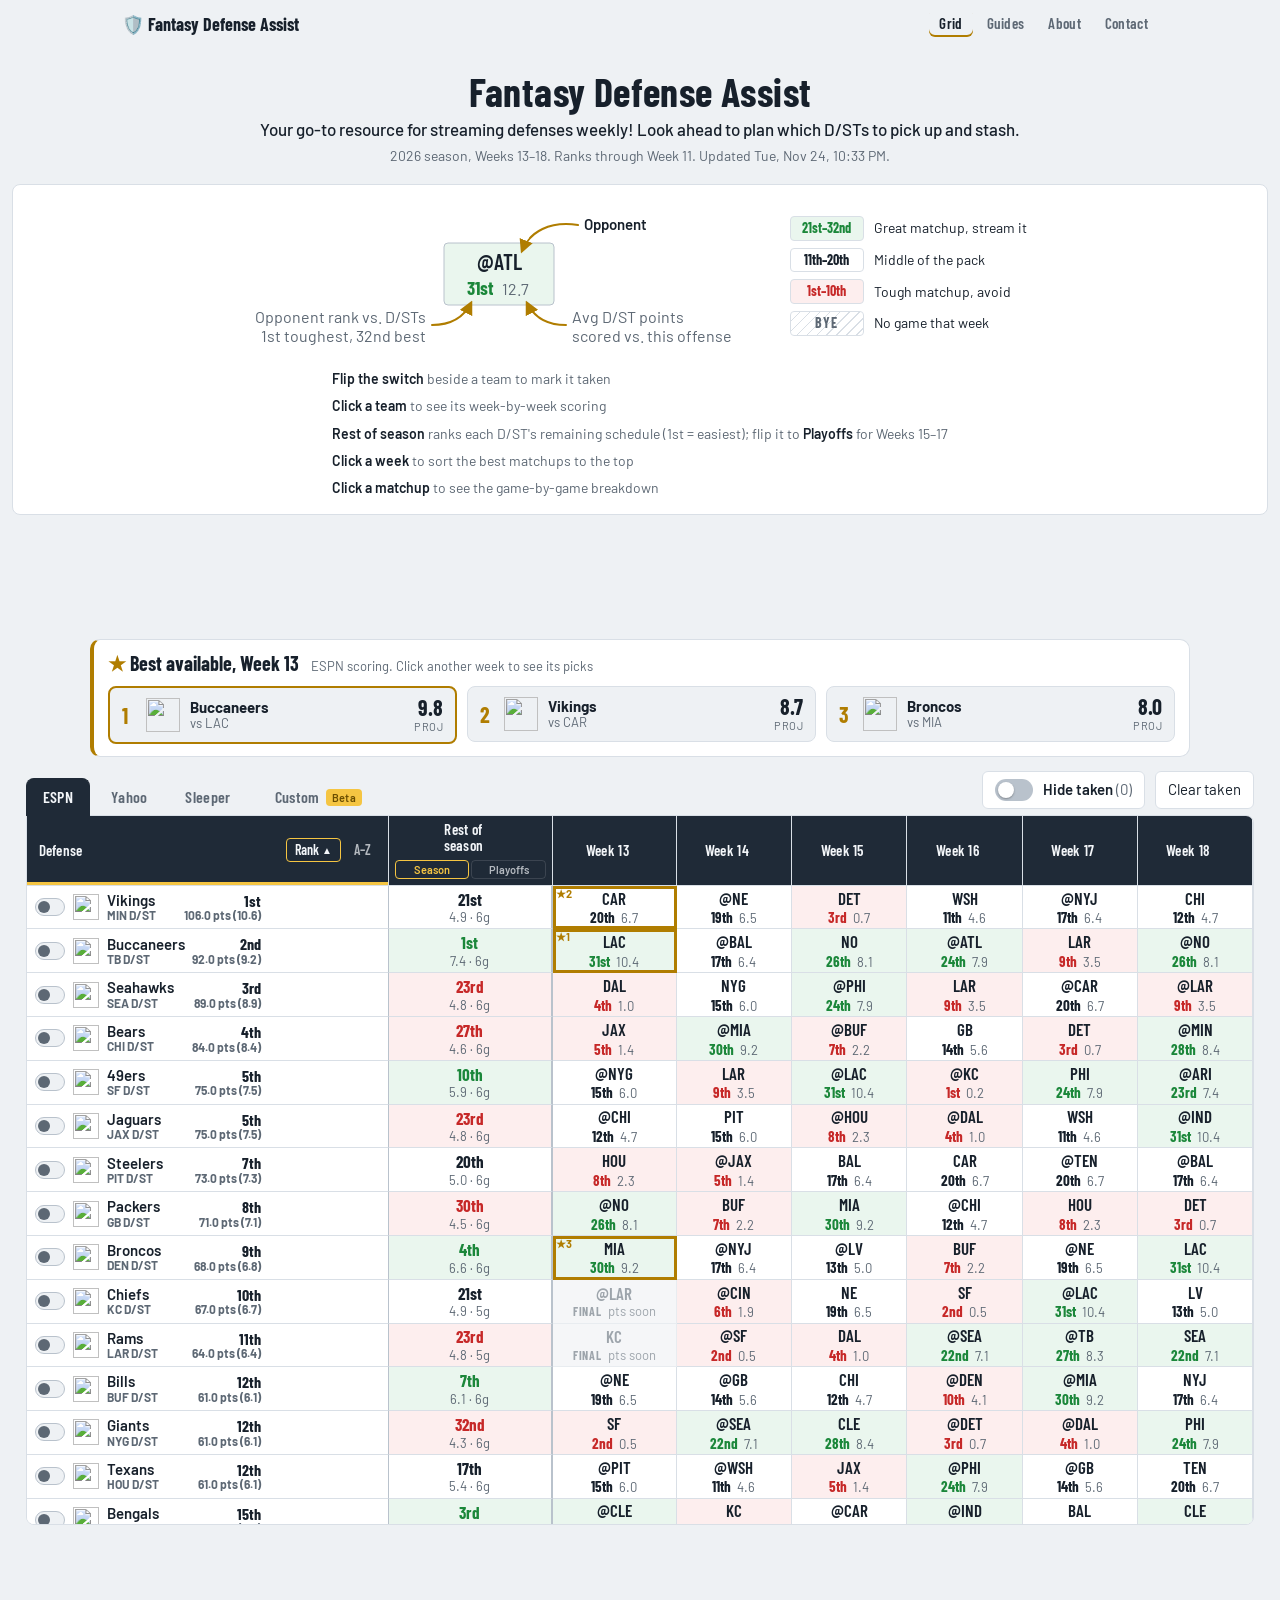
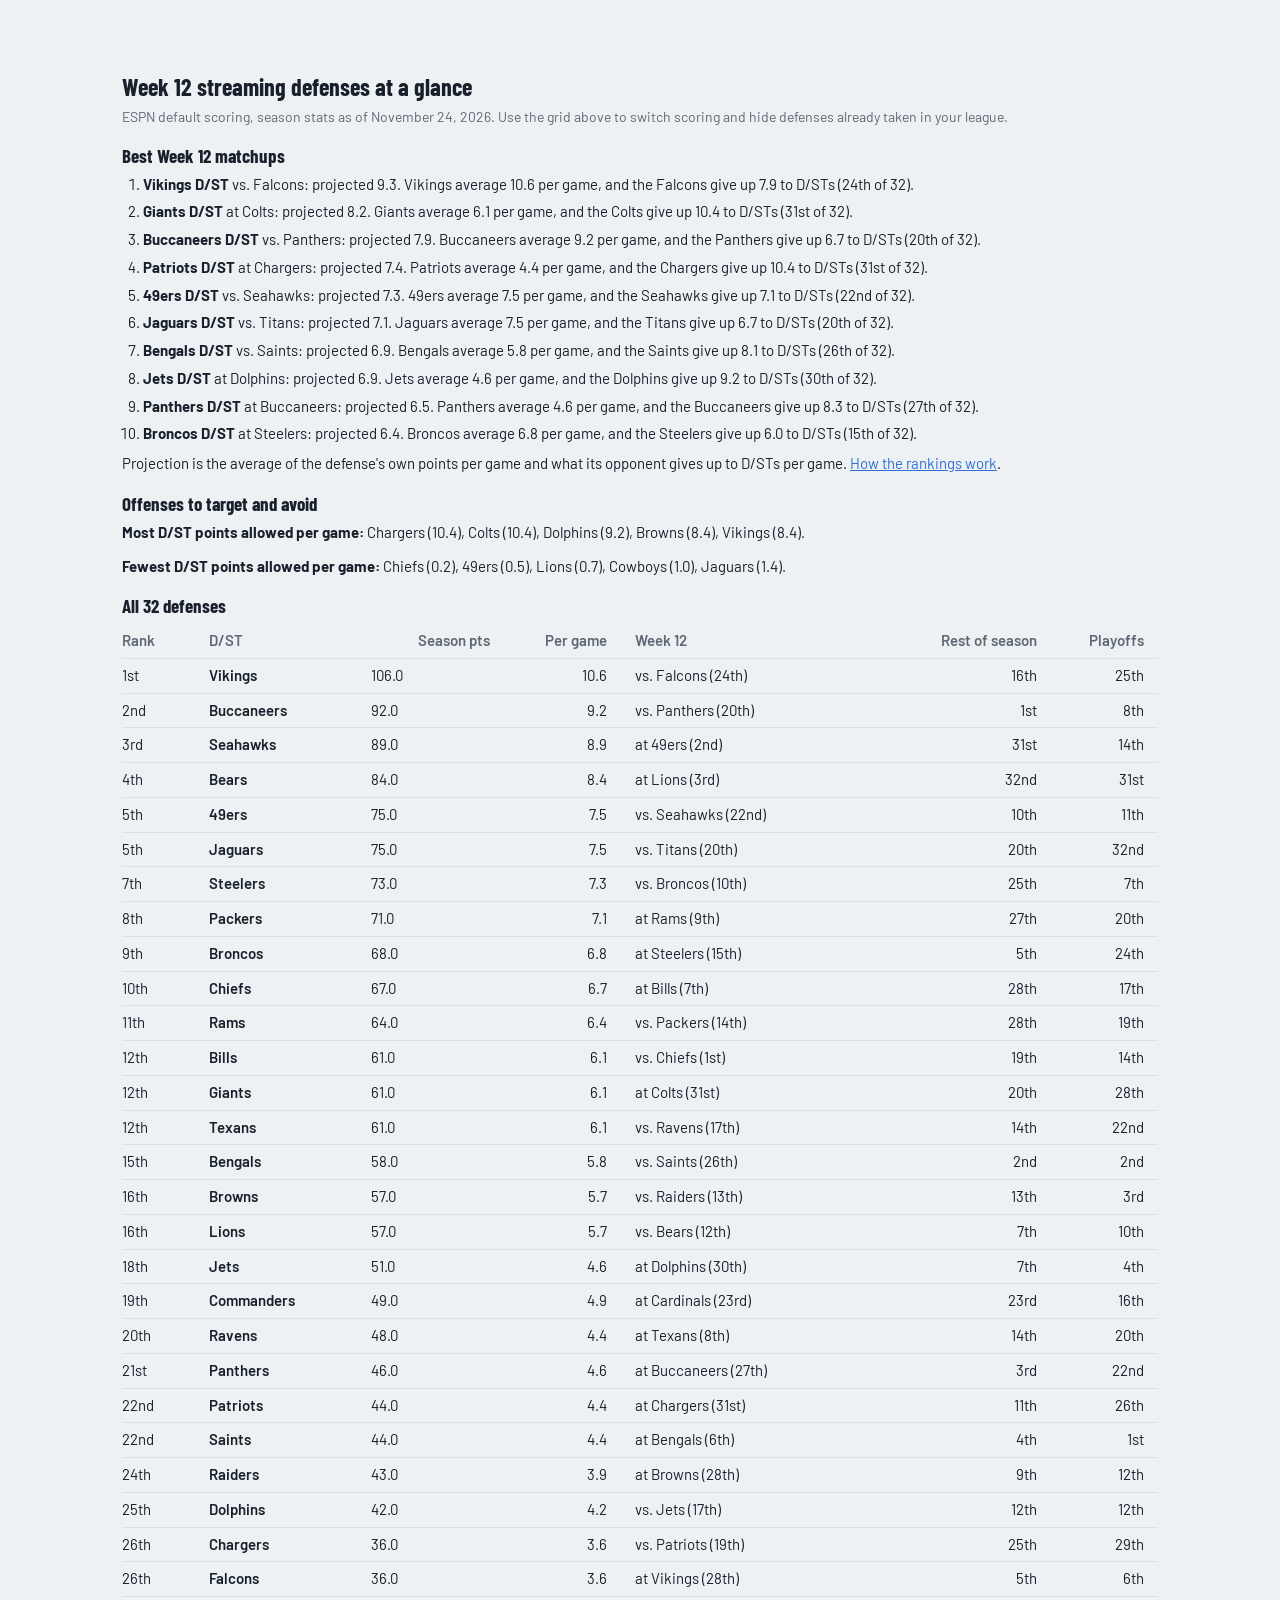
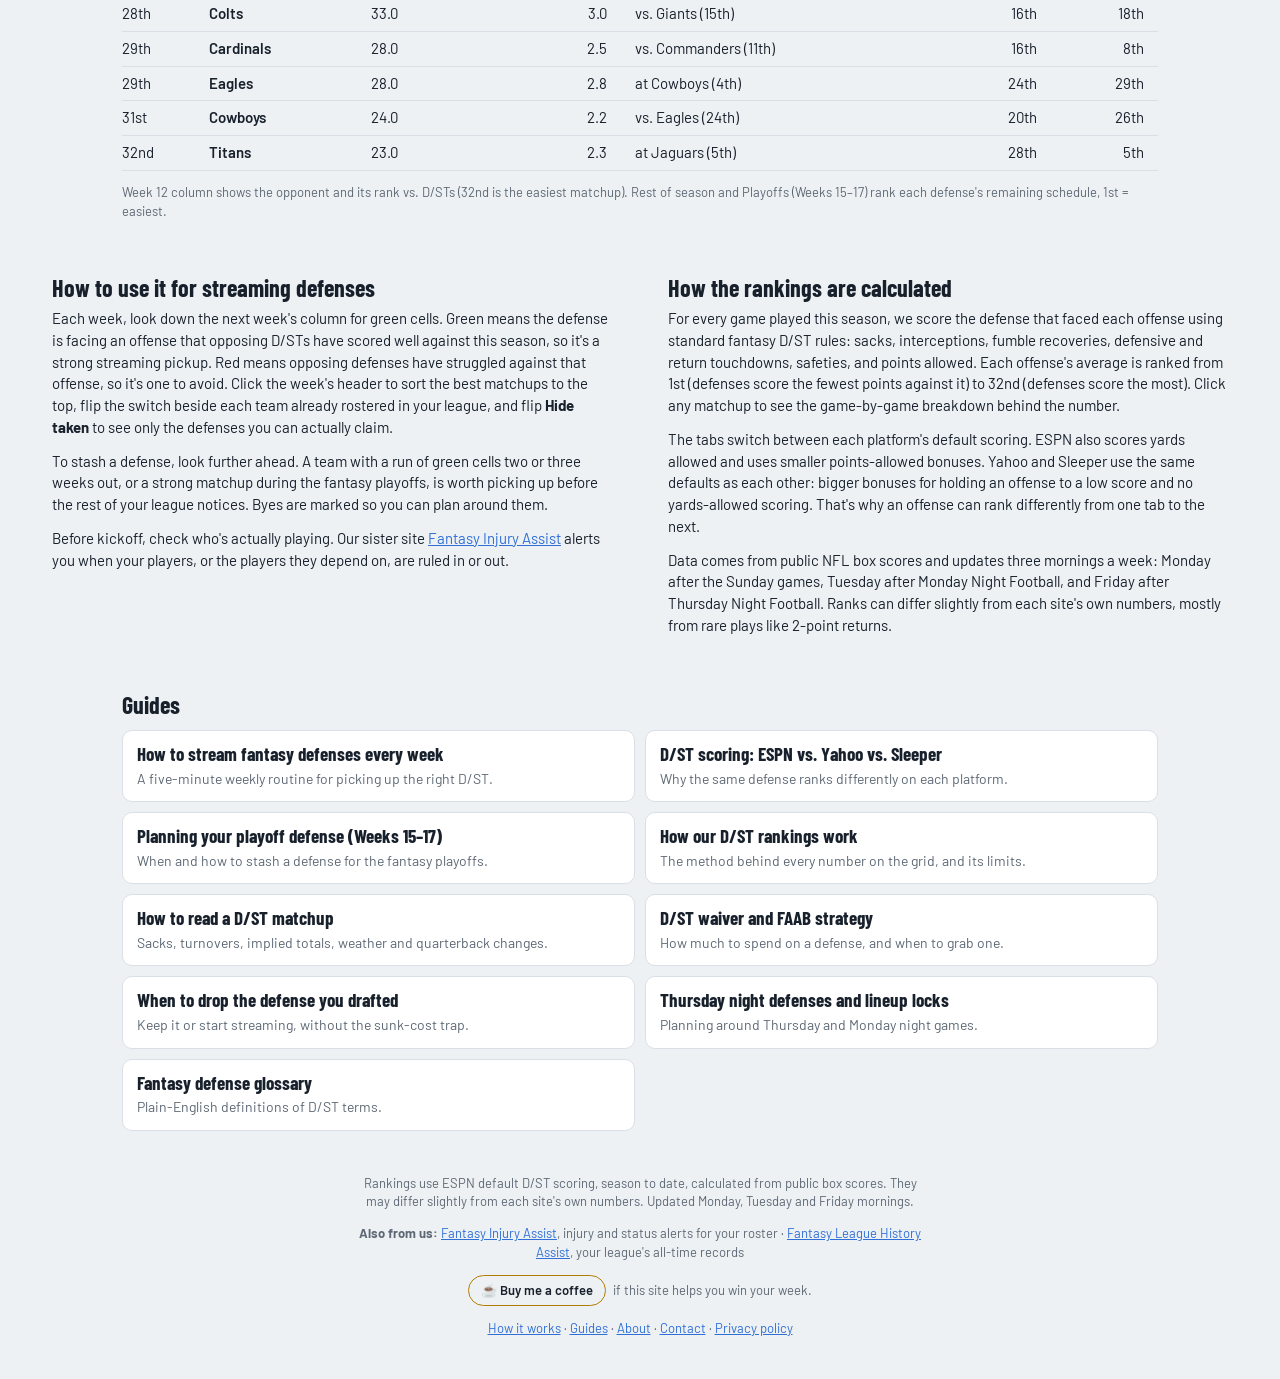
==== commit 42b4fcbd: "Update defense data" ====
--- a/index.html
+++ b/index.html
@@ -119,7 +119,7 @@
   <!-- SNAPSHOT:START -->
   <section class="about glance" id="at-a-glance" aria-labelledby="glanceTitle">
     <h2 id="glanceTitle">Week 12 streaming defenses at a glance</h2>
-    <p class="sub">ESPN default scoring, season stats as of November 23, 2026.
+    <p class="sub">ESPN default scoring, season stats as of November 24, 2026.
       Use the grid above to switch scoring and hide defenses already taken in your league.</p>
 
     <h3>Best Week 12 matchups</h3>
@@ -129,8 +129,8 @@
         <li><b>Buccaneers D/ST</b> vs. Panthers: projected 7.9. Buccaneers average 9.2 per game, and the Panthers give up 6.7 to D/STs (20th of 32).</li>
         <li><b>Patriots D/ST</b> at Chargers: projected 7.4. Patriots average 4.4 per game, and the Chargers give up 10.4 to D/STs (31st of 32).</li>
         <li><b>49ers D/ST</b> vs. Seahawks: projected 7.3. 49ers average 7.5 per game, and the Seahawks give up 7.1 to D/STs (22nd of 32).</li>
-        <li><b>Bengals D/ST</b> vs. Saints: projected 7.3. Bengals average 6.4 per game, and the Saints give up 8.1 to D/STs (26th of 32).</li>
         <li><b>Jaguars D/ST</b> vs. Titans: projected 7.1. Jaguars average 7.5 per game, and the Titans give up 6.7 to D/STs (20th of 32).</li>
+        <li><b>Bengals D/ST</b> vs. Saints: projected 6.9. Bengals average 5.8 per game, and the Saints give up 8.1 to D/STs (26th of 32).</li>
         <li><b>Jets D/ST</b> at Dolphins: projected 6.9. Jets average 4.6 per game, and the Dolphins give up 9.2 to D/STs (30th of 32).</li>
         <li><b>Panthers D/ST</b> at Buccaneers: projected 6.5. Panthers average 4.6 per game, and the Buccaneers give up 8.3 to D/STs (27th of 32).</li>
         <li><b>Broncos D/ST</b> at Steelers: projected 6.4. Broncos average 6.8 per game, and the Steelers give up 6.0 to D/STs (15th of 32).</li>
@@ -149,38 +149,38 @@
       <table class="tbl glance-tbl">
         <thead><tr><th>Rank</th><th>D/ST</th><th>Season pts</th><th>Per game</th><th>Week 12</th><th>Rest of season</th><th>Playoffs</th></tr></thead>
         <tbody>
-          <tr><td>1st</td><th scope="row">Vikings</th><td>106.0</td><td>10.6</td><td>vs. Falcons (24th)</td><td>17th</td><td>25th</td></tr>
+          <tr><td>1st</td><th scope="row">Vikings</th><td>106.0</td><td>10.6</td><td>vs. Falcons (24th)</td><td>16th</td><td>25th</td></tr>
           <tr><td>2nd</td><th scope="row">Buccaneers</th><td>92.0</td><td>9.2</td><td>vs. Panthers (20th)</td><td>1st</td><td>8th</td></tr>
           <tr><td>3rd</td><th scope="row">Seahawks</th><td>89.0</td><td>8.9</td><td>at 49ers (2nd)</td><td>31st</td><td>14th</td></tr>
           <tr><td>4th</td><th scope="row">Bears</th><td>84.0</td><td>8.4</td><td>at Lions (3rd)</td><td>32nd</td><td>31st</td></tr>
           <tr><td>5th</td><th scope="row">49ers</th><td>75.0</td><td>7.5</td><td>vs. Seahawks (22nd)</td><td>10th</td><td>11th</td></tr>
-          <tr><td>5th</td><th scope="row">Jaguars</th><td>75.0</td><td>7.5</td><td>vs. Titans (20th)</td><td>19th</td><td>31st</td></tr>
-          <tr><td>7th</td><th scope="row">Steelers</th><td>73.0</td><td>7.3</td><td>vs. Broncos (10th)</td><td>24th</td><td>7th</td></tr>
+          <tr><td>5th</td><th scope="row">Jaguars</th><td>75.0</td><td>7.5</td><td>vs. Titans (20th)</td><td>20th</td><td>32nd</td></tr>
+          <tr><td>7th</td><th scope="row">Steelers</th><td>73.0</td><td>7.3</td><td>vs. Broncos (10th)</td><td>25th</td><td>7th</td></tr>
           <tr><td>8th</td><th scope="row">Packers</th><td>71.0</td><td>7.1</td><td>at Rams (9th)</td><td>27th</td><td>20th</td></tr>
           <tr><td>9th</td><th scope="row">Broncos</th><td>68.0</td><td>6.8</td><td>at Steelers (15th)</td><td>5th</td><td>24th</td></tr>
-          <tr><td>10th</td><th scope="row">Chiefs</th><td>67.0</td><td>6.7</td><td>at Bills (7th)</td><td>29th</td><td>17th</td></tr>
-          <tr><td>11th</td><th scope="row">Rams</th><td>64.0</td><td>6.4</td><td>vs. Packers (14th)</td><td>29th</td><td>19th</td></tr>
+          <tr><td>10th</td><th scope="row">Chiefs</th><td>67.0</td><td>6.7</td><td>at Bills (7th)</td><td>28th</td><td>17th</td></tr>
+          <tr><td>11th</td><th scope="row">Rams</th><td>64.0</td><td>6.4</td><td>vs. Packers (14th)</td><td>28th</td><td>19th</td></tr>
           <tr><td>12th</td><th scope="row">Bills</th><td>61.0</td><td>6.1</td><td>vs. Chiefs (1st)</td><td>19th</td><td>14th</td></tr>
-          <tr><td>12th</td><th scope="row">Giants</th><td>61.0</td><td>6.1</td><td>at Colts (31st)</td><td>22nd</td><td>28th</td></tr>
-          <tr><td>12th</td><th scope="row">Texans</th><td>61.0</td><td>6.1</td><td>vs. Ravens (17th)</td><td>13th</td><td>22nd</td></tr>
-          <tr><td>15th</td><th scope="row">Bengals</th><td>58.0</td><td>6.4</td><td>vs. Saints (26th)</td><td>3rd</td><td>2nd</td></tr>
-          <tr><td>16th</td><th scope="row">Browns</th><td>57.0</td><td>5.7</td><td>vs. Raiders (12th)</td><td>13th</td><td>3rd</td></tr>
-          <tr><td>16th</td><th scope="row">Lions</th><td>57.0</td><td>5.7</td><td>vs. Bears (11th)</td><td>7th</td><td>10th</td></tr>
+          <tr><td>12th</td><th scope="row">Giants</th><td>61.0</td><td>6.1</td><td>at Colts (31st)</td><td>20th</td><td>28th</td></tr>
+          <tr><td>12th</td><th scope="row">Texans</th><td>61.0</td><td>6.1</td><td>vs. Ravens (17th)</td><td>14th</td><td>22nd</td></tr>
+          <tr><td>15th</td><th scope="row">Bengals</th><td>58.0</td><td>5.8</td><td>vs. Saints (26th)</td><td>2nd</td><td>2nd</td></tr>
+          <tr><td>16th</td><th scope="row">Browns</th><td>57.0</td><td>5.7</td><td>vs. Raiders (13th)</td><td>13th</td><td>3rd</td></tr>
+          <tr><td>16th</td><th scope="row">Lions</th><td>57.0</td><td>5.7</td><td>vs. Bears (12th)</td><td>7th</td><td>10th</td></tr>
           <tr><td>18th</td><th scope="row">Jets</th><td>51.0</td><td>4.6</td><td>at Dolphins (30th)</td><td>7th</td><td>4th</td></tr>
-          <tr><td>19th</td><th scope="row">Ravens</th><td>48.0</td><td>4.4</td><td>at Texans (8th)</td><td>15th</td><td>20th</td></tr>
-          <tr><td>20th</td><th scope="row">Commanders</th><td>46.0</td><td>5.1</td><td>at Cardinals (23rd)</td><td>26th</td><td>16th</td></tr>
-          <tr><td>20th</td><th scope="row">Panthers</th><td>46.0</td><td>4.6</td><td>at Buccaneers (27th)</td><td>2nd</td><td>22nd</td></tr>
+          <tr><td>19th</td><th scope="row">Commanders</th><td>49.0</td><td>4.9</td><td>at Cardinals (23rd)</td><td>23rd</td><td>16th</td></tr>
+          <tr><td>20th</td><th scope="row">Ravens</th><td>48.0</td><td>4.4</td><td>at Texans (8th)</td><td>14th</td><td>20th</td></tr>
+          <tr><td>21st</td><th scope="row">Panthers</th><td>46.0</td><td>4.6</td><td>at Buccaneers (27th)</td><td>3rd</td><td>22nd</td></tr>
           <tr><td>22nd</td><th scope="row">Patriots</th><td>44.0</td><td>4.4</td><td>at Chargers (31st)</td><td>11th</td><td>26th</td></tr>
           <tr><td>22nd</td><th scope="row">Saints</th><td>44.0</td><td>4.4</td><td>at Bengals (6th)</td><td>4th</td><td>1st</td></tr>
           <tr><td>24th</td><th scope="row">Raiders</th><td>43.0</td><td>3.9</td><td>at Browns (28th)</td><td>9th</td><td>12th</td></tr>
           <tr><td>25th</td><th scope="row">Dolphins</th><td>42.0</td><td>4.2</td><td>vs. Jets (17th)</td><td>12th</td><td>12th</td></tr>
-          <tr><td>26th</td><th scope="row">Chargers</th><td>36.0</td><td>3.6</td><td>vs. Patriots (19th)</td><td>24th</td><td>29th</td></tr>
-          <tr><td>26th</td><th scope="row">Falcons</th><td>36.0</td><td>3.6</td><td>at Vikings (28th)</td><td>5th</td><td>5th</td></tr>
-          <tr><td>28th</td><th scope="row">Colts</th><td>33.0</td><td>3.0</td><td>vs. Giants (15th)</td><td>17th</td><td>18th</td></tr>
-          <tr><td>29th</td><th scope="row">Cardinals</th><td>28.0</td><td>2.5</td><td>vs. Commanders (13th)</td><td>15th</td><td>8th</td></tr>
-          <tr><td>29th</td><th scope="row">Eagles</th><td>28.0</td><td>2.8</td><td>at Cowboys (4th)</td><td>23rd</td><td>29th</td></tr>
-          <tr><td>31st</td><th scope="row">Cowboys</th><td>24.0</td><td>2.2</td><td>vs. Eagles (24th)</td><td>19th</td><td>26th</td></tr>
-          <tr><td>32nd</td><th scope="row">Titans</th><td>23.0</td><td>2.3</td><td>at Jaguars (5th)</td><td>27th</td><td>6th</td></tr>
+          <tr><td>26th</td><th scope="row">Chargers</th><td>36.0</td><td>3.6</td><td>vs. Patriots (19th)</td><td>25th</td><td>29th</td></tr>
+          <tr><td>26th</td><th scope="row">Falcons</th><td>36.0</td><td>3.6</td><td>at Vikings (28th)</td><td>5th</td><td>6th</td></tr>
+          <tr><td>28th</td><th scope="row">Colts</th><td>33.0</td><td>3.0</td><td>vs. Giants (15th)</td><td>16th</td><td>18th</td></tr>
+          <tr><td>29th</td><th scope="row">Cardinals</th><td>28.0</td><td>2.5</td><td>vs. Commanders (11th)</td><td>16th</td><td>8th</td></tr>
+          <tr><td>29th</td><th scope="row">Eagles</th><td>28.0</td><td>2.8</td><td>at Cowboys (4th)</td><td>24th</td><td>29th</td></tr>
+          <tr><td>31st</td><th scope="row">Cowboys</th><td>24.0</td><td>2.2</td><td>vs. Eagles (24th)</td><td>20th</td><td>26th</td></tr>
+          <tr><td>32nd</td><th scope="row">Titans</th><td>23.0</td><td>2.3</td><td>at Jaguars (5th)</td><td>28th</td><td>5th</td></tr>
         </tbody>
       </table>
     </div>
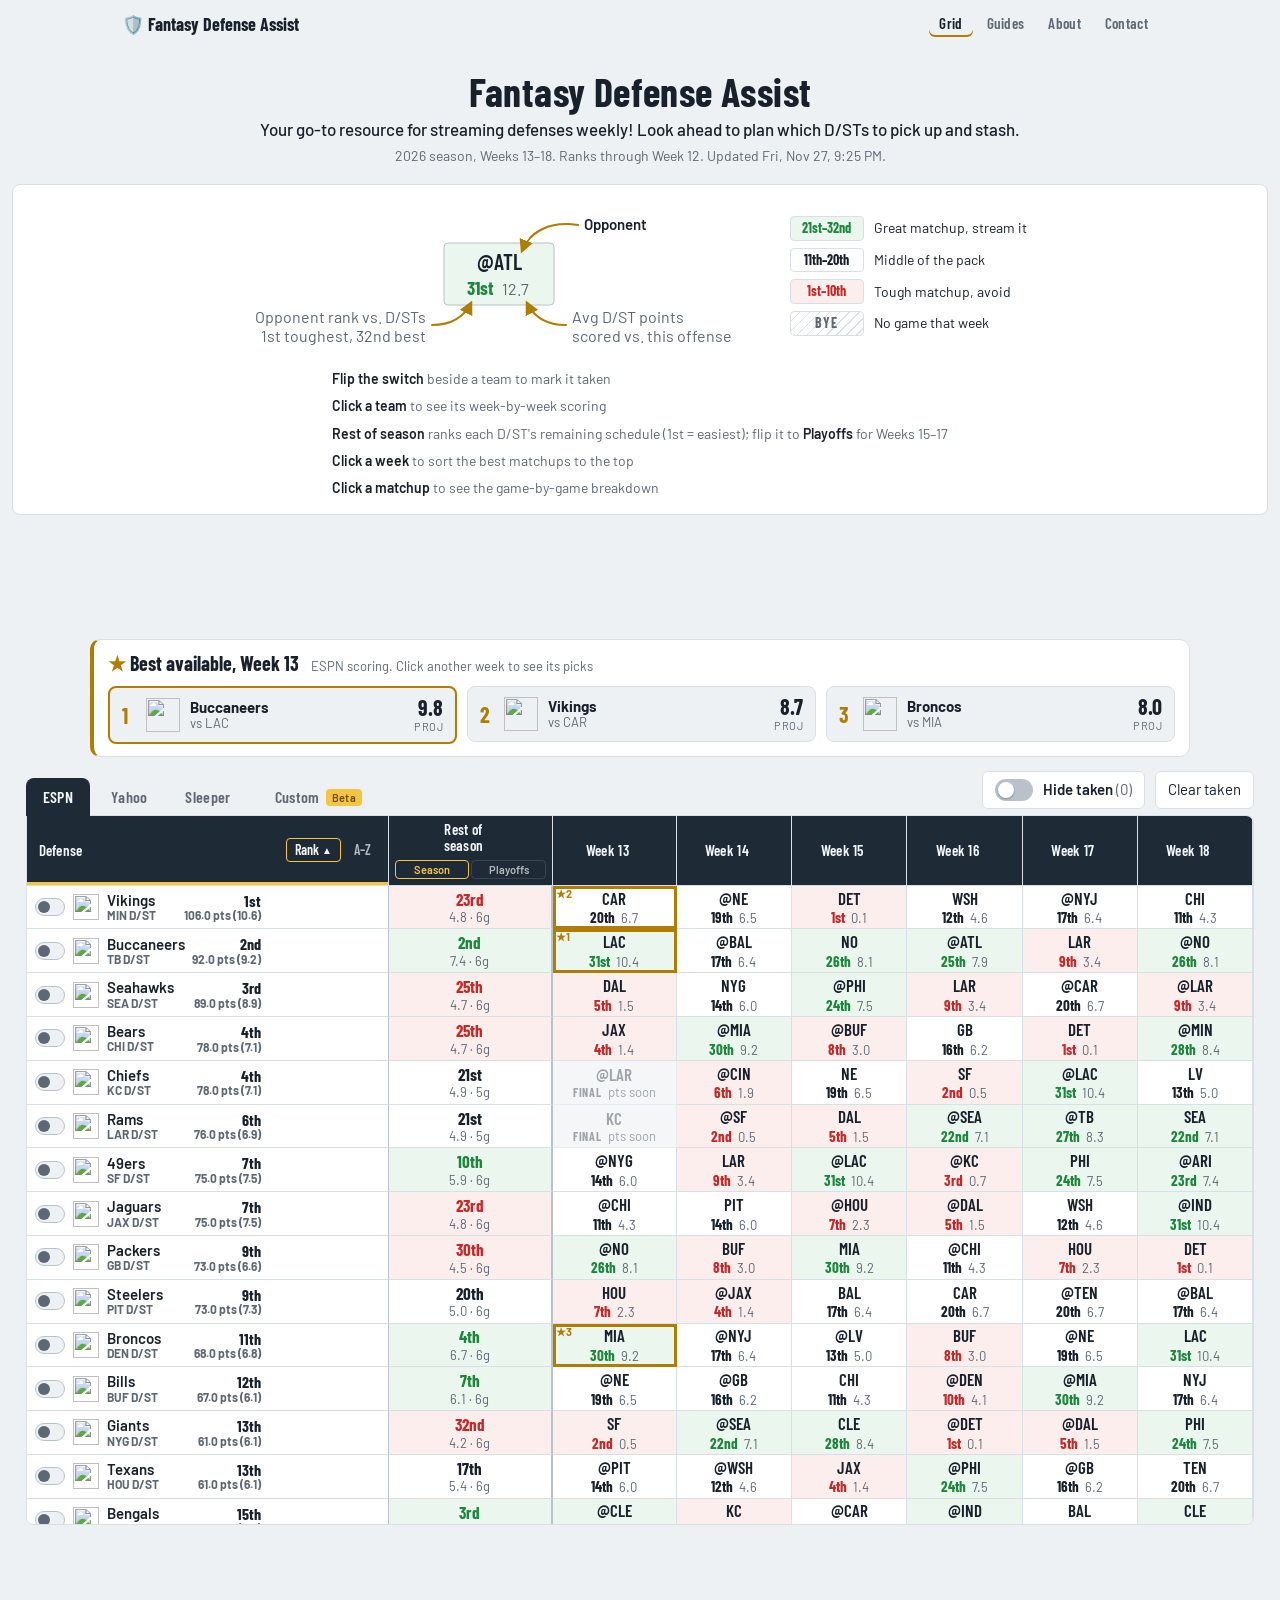
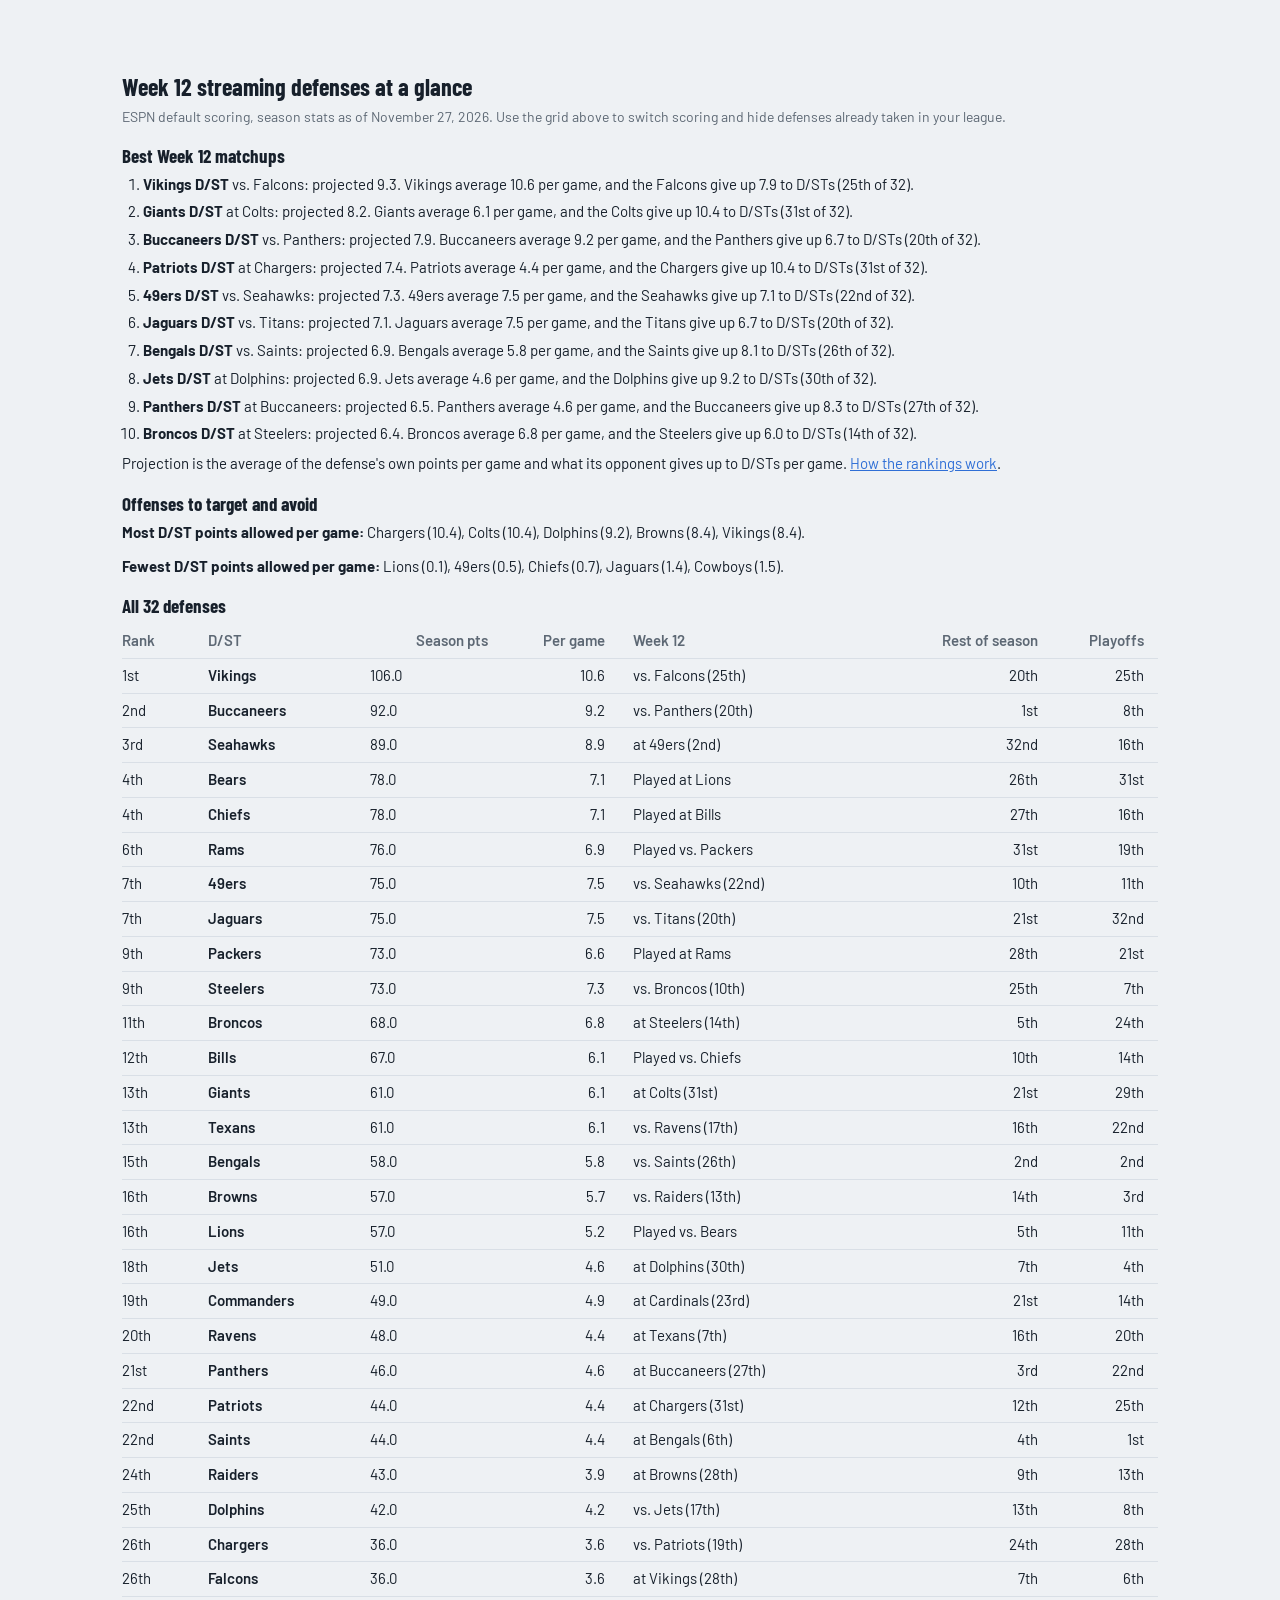
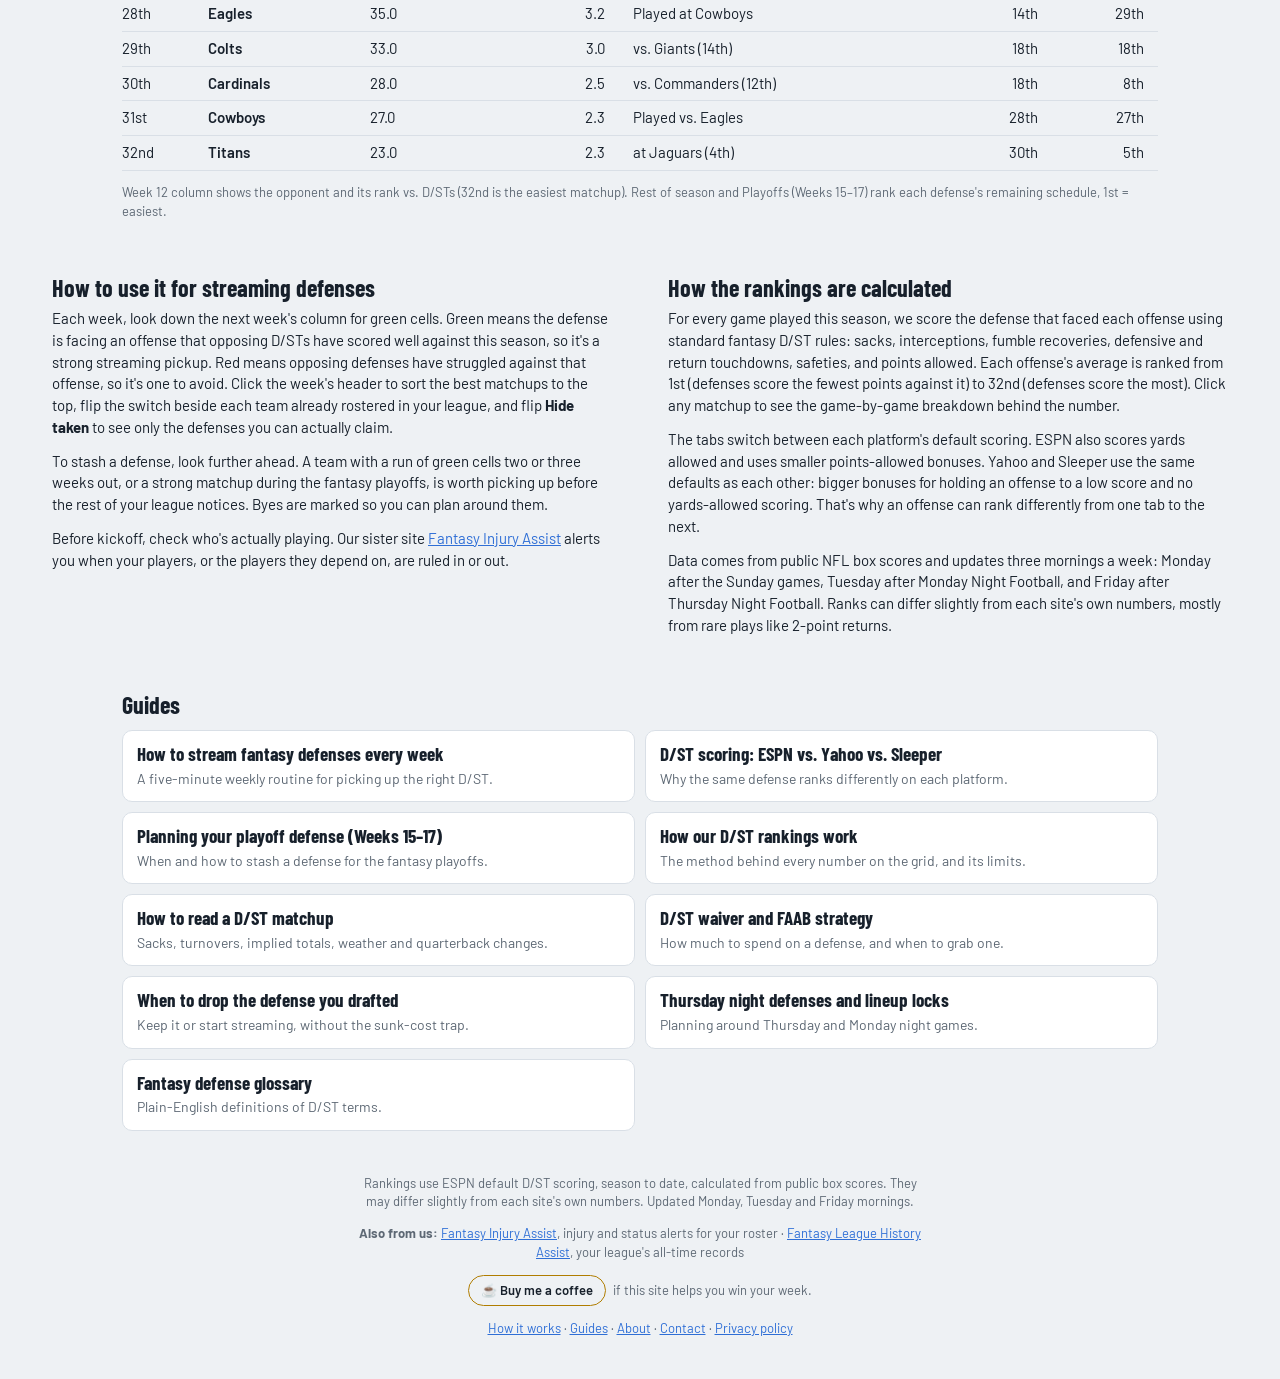
==== commit e525918b: "Update defense data" ====
--- a/index.html
+++ b/index.html
@@ -119,12 +119,12 @@
   <!-- SNAPSHOT:START -->
   <section class="about glance" id="at-a-glance" aria-labelledby="glanceTitle">
     <h2 id="glanceTitle">Week 12 streaming defenses at a glance</h2>
-    <p class="sub">ESPN default scoring, season stats as of November 24, 2026.
+    <p class="sub">ESPN default scoring, season stats as of November 27, 2026.
       Use the grid above to switch scoring and hide defenses already taken in your league.</p>
 
     <h3>Best Week 12 matchups</h3>
     <ol class="glance-picks">
-        <li><b>Vikings D/ST</b> vs. Falcons: projected 9.3. Vikings average 10.6 per game, and the Falcons give up 7.9 to D/STs (24th of 32).</li>
+        <li><b>Vikings D/ST</b> vs. Falcons: projected 9.3. Vikings average 10.6 per game, and the Falcons give up 7.9 to D/STs (25th of 32).</li>
         <li><b>Giants D/ST</b> at Colts: projected 8.2. Giants average 6.1 per game, and the Colts give up 10.4 to D/STs (31st of 32).</li>
         <li><b>Buccaneers D/ST</b> vs. Panthers: projected 7.9. Buccaneers average 9.2 per game, and the Panthers give up 6.7 to D/STs (20th of 32).</li>
         <li><b>Patriots D/ST</b> at Chargers: projected 7.4. Patriots average 4.4 per game, and the Chargers give up 10.4 to D/STs (31st of 32).</li>
@@ -133,7 +133,7 @@
         <li><b>Bengals D/ST</b> vs. Saints: projected 6.9. Bengals average 5.8 per game, and the Saints give up 8.1 to D/STs (26th of 32).</li>
         <li><b>Jets D/ST</b> at Dolphins: projected 6.9. Jets average 4.6 per game, and the Dolphins give up 9.2 to D/STs (30th of 32).</li>
         <li><b>Panthers D/ST</b> at Buccaneers: projected 6.5. Panthers average 4.6 per game, and the Buccaneers give up 8.3 to D/STs (27th of 32).</li>
-        <li><b>Broncos D/ST</b> at Steelers: projected 6.4. Broncos average 6.8 per game, and the Steelers give up 6.0 to D/STs (15th of 32).</li>
+        <li><b>Broncos D/ST</b> at Steelers: projected 6.4. Broncos average 6.8 per game, and the Steelers give up 6.0 to D/STs (14th of 32).</li>
     </ol>
     <p>
       Projection is the average of the defense's own points per game and what its opponent gives up
@@ -142,45 +142,45 @@
 
     <h3>Offenses to target and avoid</h3>
     <p><b>Most D/ST points allowed per game:</b> Chargers (10.4), Colts (10.4), Dolphins (9.2), Browns (8.4), Vikings (8.4).</p>
-    <p><b>Fewest D/ST points allowed per game:</b> Chiefs (0.2), 49ers (0.5), Lions (0.7), Cowboys (1.0), Jaguars (1.4).</p>
+    <p><b>Fewest D/ST points allowed per game:</b> Lions (0.1), 49ers (0.5), Chiefs (0.7), Jaguars (1.4), Cowboys (1.5).</p>
 
     <h3>All 32 defenses</h3>
     <div class="tbl-wrap">
       <table class="tbl glance-tbl">
         <thead><tr><th>Rank</th><th>D/ST</th><th>Season pts</th><th>Per game</th><th>Week 12</th><th>Rest of season</th><th>Playoffs</th></tr></thead>
         <tbody>
-          <tr><td>1st</td><th scope="row">Vikings</th><td>106.0</td><td>10.6</td><td>vs. Falcons (24th)</td><td>16th</td><td>25th</td></tr>
+          <tr><td>1st</td><th scope="row">Vikings</th><td>106.0</td><td>10.6</td><td>vs. Falcons (25th)</td><td>20th</td><td>25th</td></tr>
           <tr><td>2nd</td><th scope="row">Buccaneers</th><td>92.0</td><td>9.2</td><td>vs. Panthers (20th)</td><td>1st</td><td>8th</td></tr>
-          <tr><td>3rd</td><th scope="row">Seahawks</th><td>89.0</td><td>8.9</td><td>at 49ers (2nd)</td><td>31st</td><td>14th</td></tr>
-          <tr><td>4th</td><th scope="row">Bears</th><td>84.0</td><td>8.4</td><td>at Lions (3rd)</td><td>32nd</td><td>31st</td></tr>
-          <tr><td>5th</td><th scope="row">49ers</th><td>75.0</td><td>7.5</td><td>vs. Seahawks (22nd)</td><td>10th</td><td>11th</td></tr>
-          <tr><td>5th</td><th scope="row">Jaguars</th><td>75.0</td><td>7.5</td><td>vs. Titans (20th)</td><td>20th</td><td>32nd</td></tr>
-          <tr><td>7th</td><th scope="row">Steelers</th><td>73.0</td><td>7.3</td><td>vs. Broncos (10th)</td><td>25th</td><td>7th</td></tr>
-          <tr><td>8th</td><th scope="row">Packers</th><td>71.0</td><td>7.1</td><td>at Rams (9th)</td><td>27th</td><td>20th</td></tr>
-          <tr><td>9th</td><th scope="row">Broncos</th><td>68.0</td><td>6.8</td><td>at Steelers (15th)</td><td>5th</td><td>24th</td></tr>
-          <tr><td>10th</td><th scope="row">Chiefs</th><td>67.0</td><td>6.7</td><td>at Bills (7th)</td><td>28th</td><td>17th</td></tr>
-          <tr><td>11th</td><th scope="row">Rams</th><td>64.0</td><td>6.4</td><td>vs. Packers (14th)</td><td>28th</td><td>19th</td></tr>
-          <tr><td>12th</td><th scope="row">Bills</th><td>61.0</td><td>6.1</td><td>vs. Chiefs (1st)</td><td>19th</td><td>14th</td></tr>
-          <tr><td>12th</td><th scope="row">Giants</th><td>61.0</td><td>6.1</td><td>at Colts (31st)</td><td>20th</td><td>28th</td></tr>
-          <tr><td>12th</td><th scope="row">Texans</th><td>61.0</td><td>6.1</td><td>vs. Ravens (17th)</td><td>14th</td><td>22nd</td></tr>
+          <tr><td>3rd</td><th scope="row">Seahawks</th><td>89.0</td><td>8.9</td><td>at 49ers (2nd)</td><td>32nd</td><td>16th</td></tr>
+          <tr><td>4th</td><th scope="row">Bears</th><td>78.0</td><td>7.1</td><td>Played at Lions</td><td>26th</td><td>31st</td></tr>
+          <tr><td>4th</td><th scope="row">Chiefs</th><td>78.0</td><td>7.1</td><td>Played at Bills</td><td>27th</td><td>16th</td></tr>
+          <tr><td>6th</td><th scope="row">Rams</th><td>76.0</td><td>6.9</td><td>Played vs. Packers</td><td>31st</td><td>19th</td></tr>
+          <tr><td>7th</td><th scope="row">49ers</th><td>75.0</td><td>7.5</td><td>vs. Seahawks (22nd)</td><td>10th</td><td>11th</td></tr>
+          <tr><td>7th</td><th scope="row">Jaguars</th><td>75.0</td><td>7.5</td><td>vs. Titans (20th)</td><td>21st</td><td>32nd</td></tr>
+          <tr><td>9th</td><th scope="row">Packers</th><td>73.0</td><td>6.6</td><td>Played at Rams</td><td>28th</td><td>21st</td></tr>
+          <tr><td>9th</td><th scope="row">Steelers</th><td>73.0</td><td>7.3</td><td>vs. Broncos (10th)</td><td>25th</td><td>7th</td></tr>
+          <tr><td>11th</td><th scope="row">Broncos</th><td>68.0</td><td>6.8</td><td>at Steelers (14th)</td><td>5th</td><td>24th</td></tr>
+          <tr><td>12th</td><th scope="row">Bills</th><td>67.0</td><td>6.1</td><td>Played vs. Chiefs</td><td>10th</td><td>14th</td></tr>
+          <tr><td>13th</td><th scope="row">Giants</th><td>61.0</td><td>6.1</td><td>at Colts (31st)</td><td>21st</td><td>29th</td></tr>
+          <tr><td>13th</td><th scope="row">Texans</th><td>61.0</td><td>6.1</td><td>vs. Ravens (17th)</td><td>16th</td><td>22nd</td></tr>
           <tr><td>15th</td><th scope="row">Bengals</th><td>58.0</td><td>5.8</td><td>vs. Saints (26th)</td><td>2nd</td><td>2nd</td></tr>
-          <tr><td>16th</td><th scope="row">Browns</th><td>57.0</td><td>5.7</td><td>vs. Raiders (13th)</td><td>13th</td><td>3rd</td></tr>
-          <tr><td>16th</td><th scope="row">Lions</th><td>57.0</td><td>5.7</td><td>vs. Bears (12th)</td><td>7th</td><td>10th</td></tr>
+          <tr><td>16th</td><th scope="row">Browns</th><td>57.0</td><td>5.7</td><td>vs. Raiders (13th)</td><td>14th</td><td>3rd</td></tr>
+          <tr><td>16th</td><th scope="row">Lions</th><td>57.0</td><td>5.2</td><td>Played vs. Bears</td><td>5th</td><td>11th</td></tr>
           <tr><td>18th</td><th scope="row">Jets</th><td>51.0</td><td>4.6</td><td>at Dolphins (30th)</td><td>7th</td><td>4th</td></tr>
-          <tr><td>19th</td><th scope="row">Commanders</th><td>49.0</td><td>4.9</td><td>at Cardinals (23rd)</td><td>23rd</td><td>16th</td></tr>
-          <tr><td>20th</td><th scope="row">Ravens</th><td>48.0</td><td>4.4</td><td>at Texans (8th)</td><td>14th</td><td>20th</td></tr>
+          <tr><td>19th</td><th scope="row">Commanders</th><td>49.0</td><td>4.9</td><td>at Cardinals (23rd)</td><td>21st</td><td>14th</td></tr>
+          <tr><td>20th</td><th scope="row">Ravens</th><td>48.0</td><td>4.4</td><td>at Texans (7th)</td><td>16th</td><td>20th</td></tr>
           <tr><td>21st</td><th scope="row">Panthers</th><td>46.0</td><td>4.6</td><td>at Buccaneers (27th)</td><td>3rd</td><td>22nd</td></tr>
-          <tr><td>22nd</td><th scope="row">Patriots</th><td>44.0</td><td>4.4</td><td>at Chargers (31st)</td><td>11th</td><td>26th</td></tr>
+          <tr><td>22nd</td><th scope="row">Patriots</th><td>44.0</td><td>4.4</td><td>at Chargers (31st)</td><td>12th</td><td>25th</td></tr>
           <tr><td>22nd</td><th scope="row">Saints</th><td>44.0</td><td>4.4</td><td>at Bengals (6th)</td><td>4th</td><td>1st</td></tr>
-          <tr><td>24th</td><th scope="row">Raiders</th><td>43.0</td><td>3.9</td><td>at Browns (28th)</td><td>9th</td><td>12th</td></tr>
-          <tr><td>25th</td><th scope="row">Dolphins</th><td>42.0</td><td>4.2</td><td>vs. Jets (17th)</td><td>12th</td><td>12th</td></tr>
-          <tr><td>26th</td><th scope="row">Chargers</th><td>36.0</td><td>3.6</td><td>vs. Patriots (19th)</td><td>25th</td><td>29th</td></tr>
-          <tr><td>26th</td><th scope="row">Falcons</th><td>36.0</td><td>3.6</td><td>at Vikings (28th)</td><td>5th</td><td>6th</td></tr>
-          <tr><td>28th</td><th scope="row">Colts</th><td>33.0</td><td>3.0</td><td>vs. Giants (15th)</td><td>16th</td><td>18th</td></tr>
-          <tr><td>29th</td><th scope="row">Cardinals</th><td>28.0</td><td>2.5</td><td>vs. Commanders (11th)</td><td>16th</td><td>8th</td></tr>
-          <tr><td>29th</td><th scope="row">Eagles</th><td>28.0</td><td>2.8</td><td>at Cowboys (4th)</td><td>24th</td><td>29th</td></tr>
-          <tr><td>31st</td><th scope="row">Cowboys</th><td>24.0</td><td>2.2</td><td>vs. Eagles (24th)</td><td>20th</td><td>26th</td></tr>
-          <tr><td>32nd</td><th scope="row">Titans</th><td>23.0</td><td>2.3</td><td>at Jaguars (5th)</td><td>28th</td><td>5th</td></tr>
+          <tr><td>24th</td><th scope="row">Raiders</th><td>43.0</td><td>3.9</td><td>at Browns (28th)</td><td>9th</td><td>13th</td></tr>
+          <tr><td>25th</td><th scope="row">Dolphins</th><td>42.0</td><td>4.2</td><td>vs. Jets (17th)</td><td>13th</td><td>8th</td></tr>
+          <tr><td>26th</td><th scope="row">Chargers</th><td>36.0</td><td>3.6</td><td>vs. Patriots (19th)</td><td>24th</td><td>28th</td></tr>
+          <tr><td>26th</td><th scope="row">Falcons</th><td>36.0</td><td>3.6</td><td>at Vikings (28th)</td><td>7th</td><td>6th</td></tr>
+          <tr><td>28th</td><th scope="row">Eagles</th><td>35.0</td><td>3.2</td><td>Played at Cowboys</td><td>14th</td><td>29th</td></tr>
+          <tr><td>29th</td><th scope="row">Colts</th><td>33.0</td><td>3.0</td><td>vs. Giants (14th)</td><td>18th</td><td>18th</td></tr>
+          <tr><td>30th</td><th scope="row">Cardinals</th><td>28.0</td><td>2.5</td><td>vs. Commanders (12th)</td><td>18th</td><td>8th</td></tr>
+          <tr><td>31st</td><th scope="row">Cowboys</th><td>27.0</td><td>2.3</td><td>Played vs. Eagles</td><td>28th</td><td>27th</td></tr>
+          <tr><td>32nd</td><th scope="row">Titans</th><td>23.0</td><td>2.3</td><td>at Jaguars (4th)</td><td>30th</td><td>5th</td></tr>
         </tbody>
       </table>
     </div>
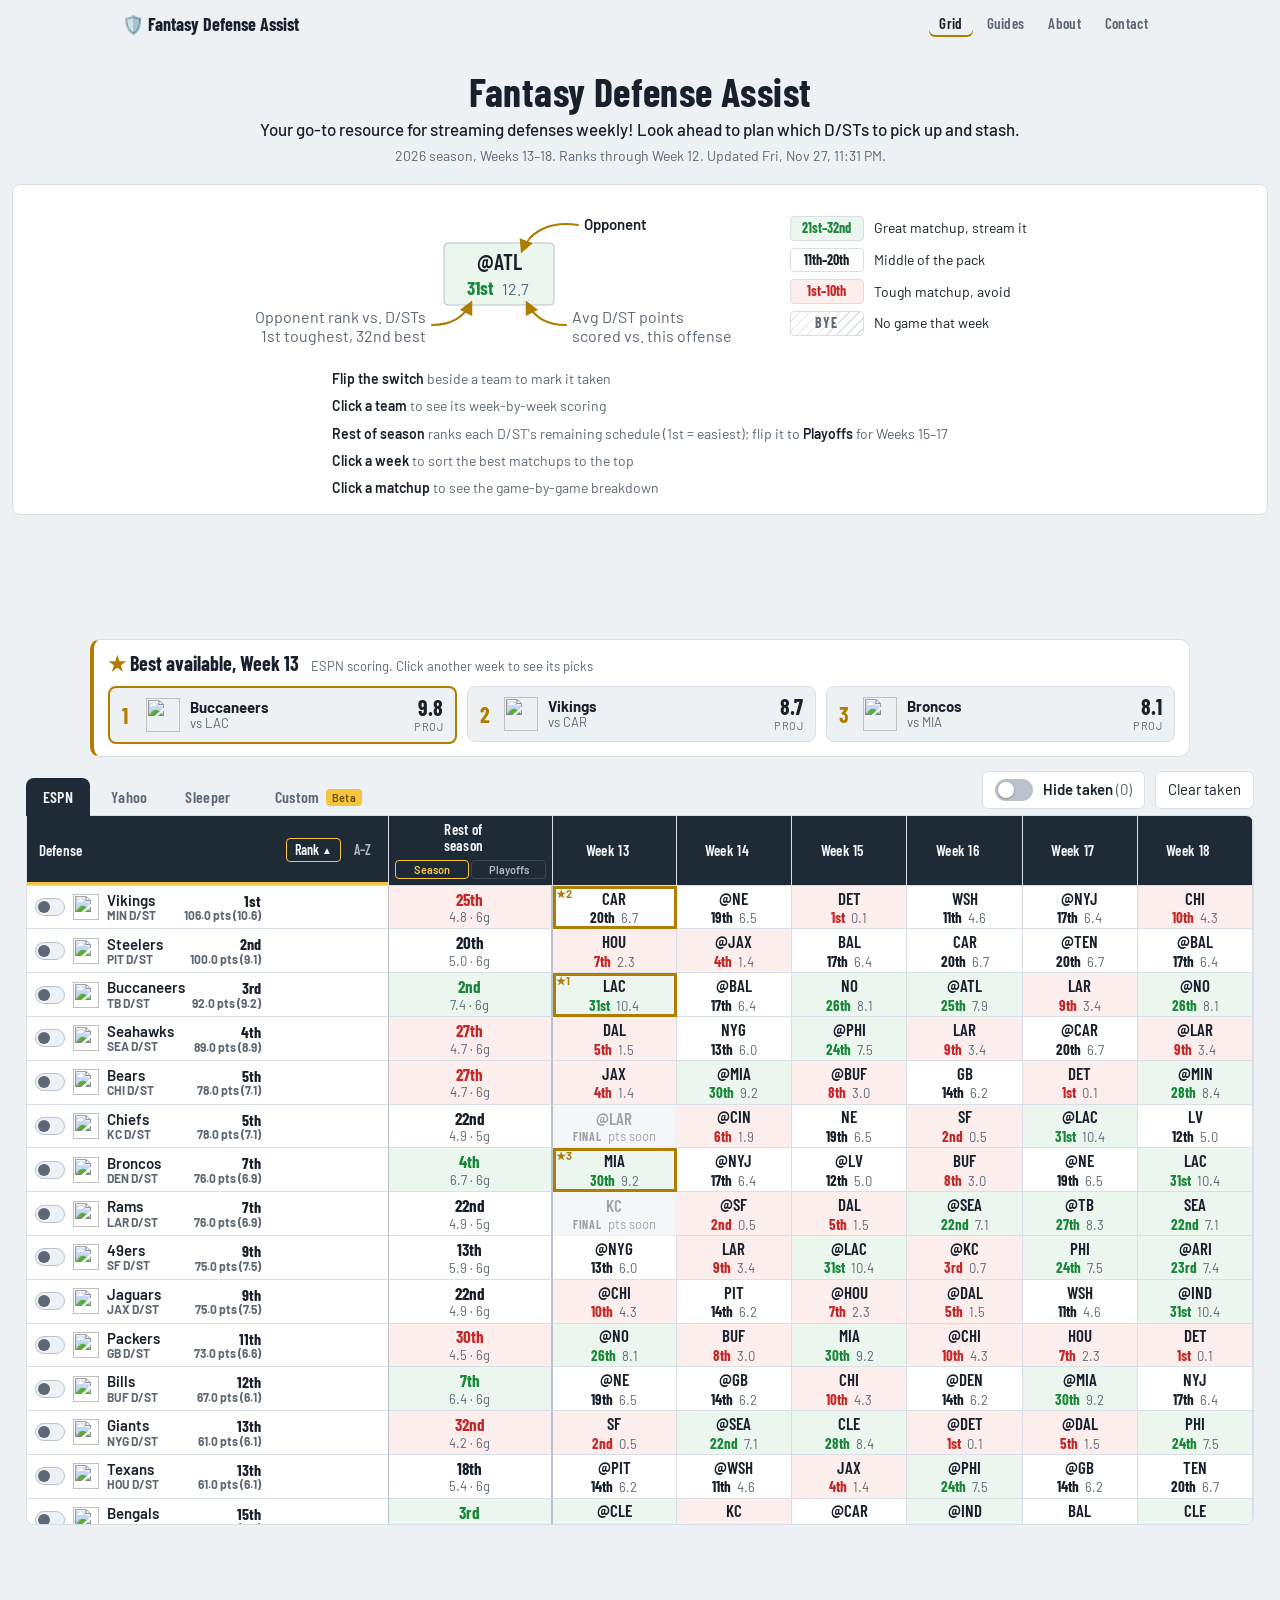
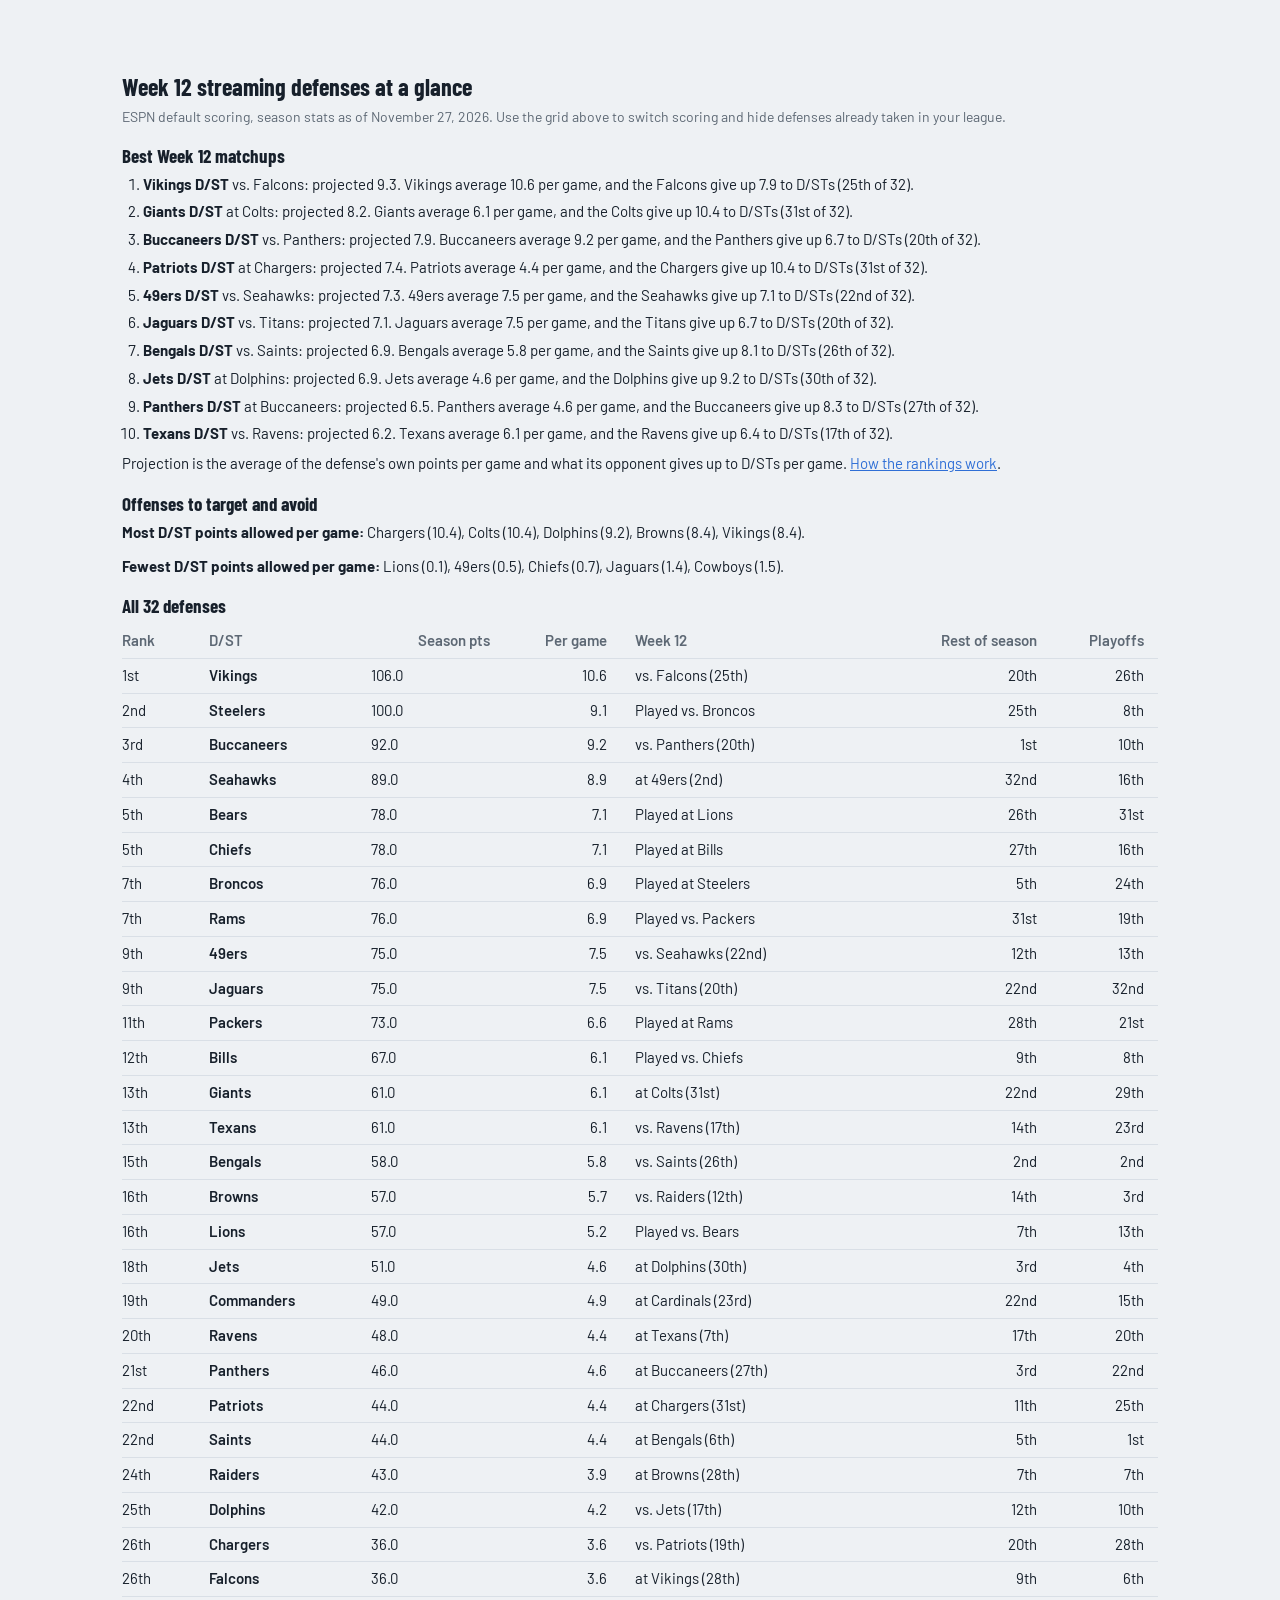
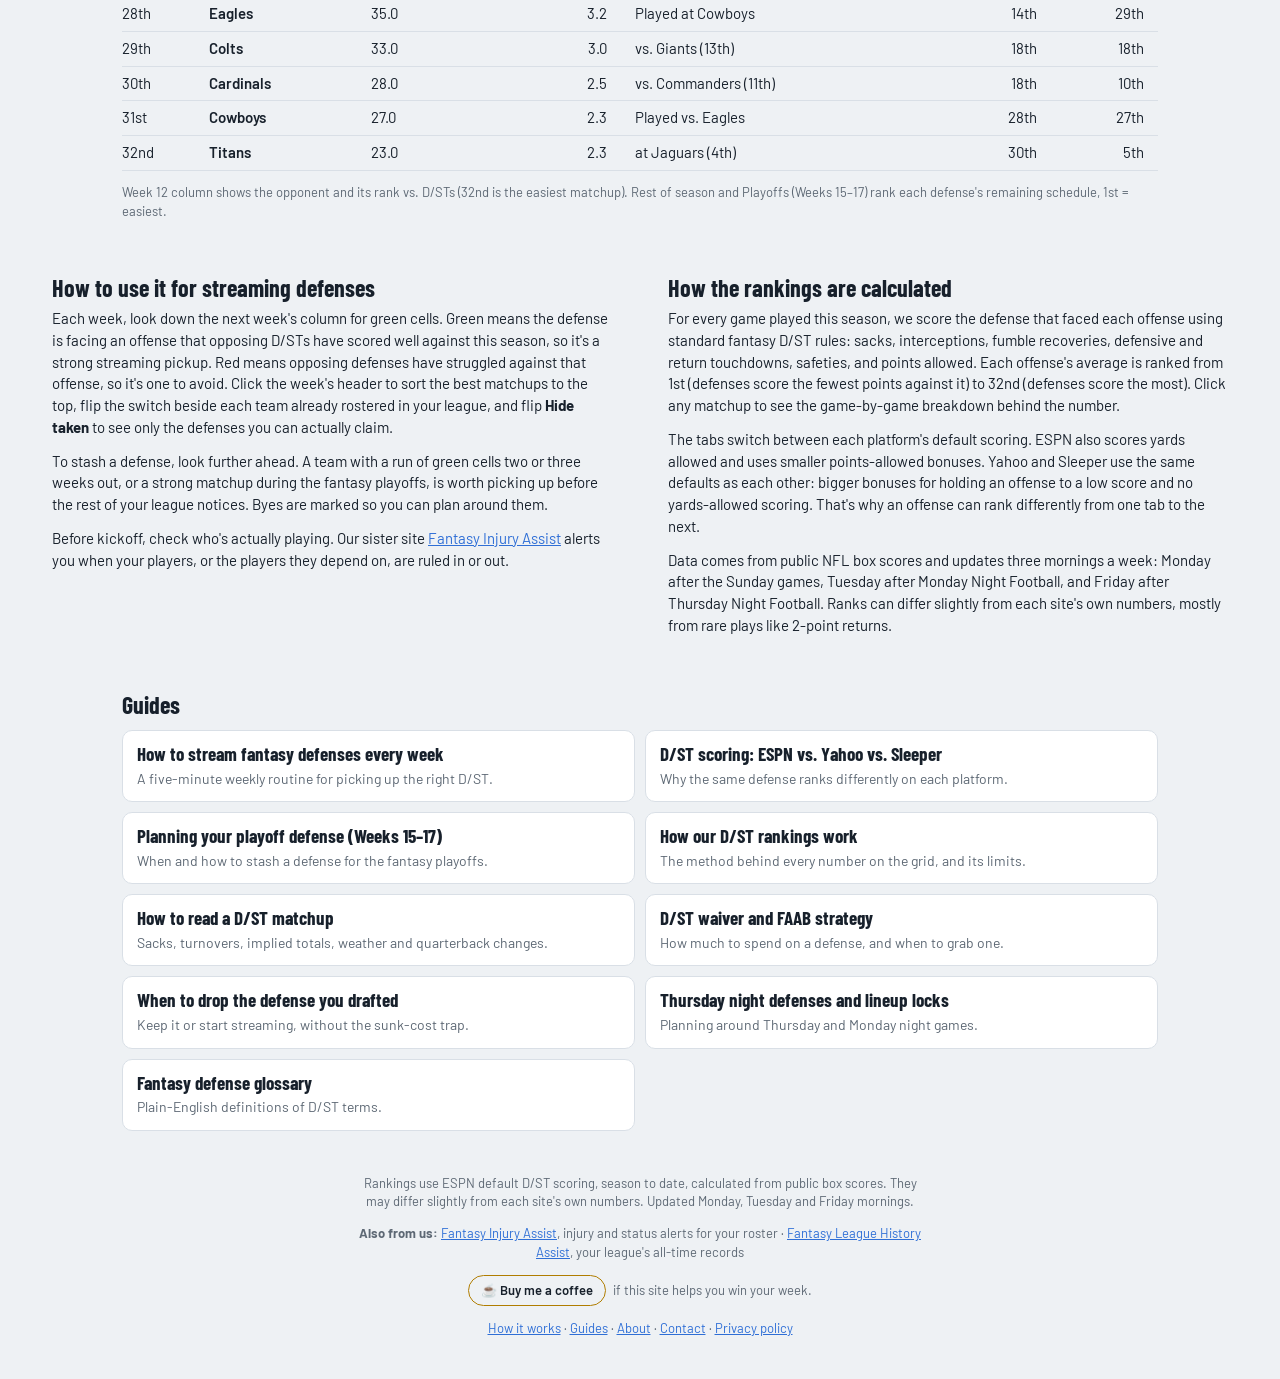
==== commit fe6a628d: "Update defense data" ====
--- a/index.html
+++ b/index.html
@@ -133,7 +133,7 @@
         <li><b>Bengals D/ST</b> vs. Saints: projected 6.9. Bengals average 5.8 per game, and the Saints give up 8.1 to D/STs (26th of 32).</li>
         <li><b>Jets D/ST</b> at Dolphins: projected 6.9. Jets average 4.6 per game, and the Dolphins give up 9.2 to D/STs (30th of 32).</li>
         <li><b>Panthers D/ST</b> at Buccaneers: projected 6.5. Panthers average 4.6 per game, and the Buccaneers give up 8.3 to D/STs (27th of 32).</li>
-        <li><b>Broncos D/ST</b> at Steelers: projected 6.4. Broncos average 6.8 per game, and the Steelers give up 6.0 to D/STs (14th of 32).</li>
+        <li><b>Texans D/ST</b> vs. Ravens: projected 6.2. Texans average 6.1 per game, and the Ravens give up 6.4 to D/STs (17th of 32).</li>
     </ol>
     <p>
       Projection is the average of the defense's own points per game and what its opponent gives up
@@ -149,36 +149,36 @@
       <table class="tbl glance-tbl">
         <thead><tr><th>Rank</th><th>D/ST</th><th>Season pts</th><th>Per game</th><th>Week 12</th><th>Rest of season</th><th>Playoffs</th></tr></thead>
         <tbody>
-          <tr><td>1st</td><th scope="row">Vikings</th><td>106.0</td><td>10.6</td><td>vs. Falcons (25th)</td><td>20th</td><td>25th</td></tr>
-          <tr><td>2nd</td><th scope="row">Buccaneers</th><td>92.0</td><td>9.2</td><td>vs. Panthers (20th)</td><td>1st</td><td>8th</td></tr>
-          <tr><td>3rd</td><th scope="row">Seahawks</th><td>89.0</td><td>8.9</td><td>at 49ers (2nd)</td><td>32nd</td><td>16th</td></tr>
-          <tr><td>4th</td><th scope="row">Bears</th><td>78.0</td><td>7.1</td><td>Played at Lions</td><td>26th</td><td>31st</td></tr>
-          <tr><td>4th</td><th scope="row">Chiefs</th><td>78.0</td><td>7.1</td><td>Played at Bills</td><td>27th</td><td>16th</td></tr>
-          <tr><td>6th</td><th scope="row">Rams</th><td>76.0</td><td>6.9</td><td>Played vs. Packers</td><td>31st</td><td>19th</td></tr>
-          <tr><td>7th</td><th scope="row">49ers</th><td>75.0</td><td>7.5</td><td>vs. Seahawks (22nd)</td><td>10th</td><td>11th</td></tr>
-          <tr><td>7th</td><th scope="row">Jaguars</th><td>75.0</td><td>7.5</td><td>vs. Titans (20th)</td><td>21st</td><td>32nd</td></tr>
-          <tr><td>9th</td><th scope="row">Packers</th><td>73.0</td><td>6.6</td><td>Played at Rams</td><td>28th</td><td>21st</td></tr>
-          <tr><td>9th</td><th scope="row">Steelers</th><td>73.0</td><td>7.3</td><td>vs. Broncos (10th)</td><td>25th</td><td>7th</td></tr>
-          <tr><td>11th</td><th scope="row">Broncos</th><td>68.0</td><td>6.8</td><td>at Steelers (14th)</td><td>5th</td><td>24th</td></tr>
-          <tr><td>12th</td><th scope="row">Bills</th><td>67.0</td><td>6.1</td><td>Played vs. Chiefs</td><td>10th</td><td>14th</td></tr>
-          <tr><td>13th</td><th scope="row">Giants</th><td>61.0</td><td>6.1</td><td>at Colts (31st)</td><td>21st</td><td>29th</td></tr>
-          <tr><td>13th</td><th scope="row">Texans</th><td>61.0</td><td>6.1</td><td>vs. Ravens (17th)</td><td>16th</td><td>22nd</td></tr>
+          <tr><td>1st</td><th scope="row">Vikings</th><td>106.0</td><td>10.6</td><td>vs. Falcons (25th)</td><td>20th</td><td>26th</td></tr>
+          <tr><td>2nd</td><th scope="row">Steelers</th><td>100.0</td><td>9.1</td><td>Played vs. Broncos</td><td>25th</td><td>8th</td></tr>
+          <tr><td>3rd</td><th scope="row">Buccaneers</th><td>92.0</td><td>9.2</td><td>vs. Panthers (20th)</td><td>1st</td><td>10th</td></tr>
+          <tr><td>4th</td><th scope="row">Seahawks</th><td>89.0</td><td>8.9</td><td>at 49ers (2nd)</td><td>32nd</td><td>16th</td></tr>
+          <tr><td>5th</td><th scope="row">Bears</th><td>78.0</td><td>7.1</td><td>Played at Lions</td><td>26th</td><td>31st</td></tr>
+          <tr><td>5th</td><th scope="row">Chiefs</th><td>78.0</td><td>7.1</td><td>Played at Bills</td><td>27th</td><td>16th</td></tr>
+          <tr><td>7th</td><th scope="row">Broncos</th><td>76.0</td><td>6.9</td><td>Played at Steelers</td><td>5th</td><td>24th</td></tr>
+          <tr><td>7th</td><th scope="row">Rams</th><td>76.0</td><td>6.9</td><td>Played vs. Packers</td><td>31st</td><td>19th</td></tr>
+          <tr><td>9th</td><th scope="row">49ers</th><td>75.0</td><td>7.5</td><td>vs. Seahawks (22nd)</td><td>12th</td><td>13th</td></tr>
+          <tr><td>9th</td><th scope="row">Jaguars</th><td>75.0</td><td>7.5</td><td>vs. Titans (20th)</td><td>22nd</td><td>32nd</td></tr>
+          <tr><td>11th</td><th scope="row">Packers</th><td>73.0</td><td>6.6</td><td>Played at Rams</td><td>28th</td><td>21st</td></tr>
+          <tr><td>12th</td><th scope="row">Bills</th><td>67.0</td><td>6.1</td><td>Played vs. Chiefs</td><td>9th</td><td>8th</td></tr>
+          <tr><td>13th</td><th scope="row">Giants</th><td>61.0</td><td>6.1</td><td>at Colts (31st)</td><td>22nd</td><td>29th</td></tr>
+          <tr><td>13th</td><th scope="row">Texans</th><td>61.0</td><td>6.1</td><td>vs. Ravens (17th)</td><td>14th</td><td>23rd</td></tr>
           <tr><td>15th</td><th scope="row">Bengals</th><td>58.0</td><td>5.8</td><td>vs. Saints (26th)</td><td>2nd</td><td>2nd</td></tr>
-          <tr><td>16th</td><th scope="row">Browns</th><td>57.0</td><td>5.7</td><td>vs. Raiders (13th)</td><td>14th</td><td>3rd</td></tr>
-          <tr><td>16th</td><th scope="row">Lions</th><td>57.0</td><td>5.2</td><td>Played vs. Bears</td><td>5th</td><td>11th</td></tr>
-          <tr><td>18th</td><th scope="row">Jets</th><td>51.0</td><td>4.6</td><td>at Dolphins (30th)</td><td>7th</td><td>4th</td></tr>
-          <tr><td>19th</td><th scope="row">Commanders</th><td>49.0</td><td>4.9</td><td>at Cardinals (23rd)</td><td>21st</td><td>14th</td></tr>
-          <tr><td>20th</td><th scope="row">Ravens</th><td>48.0</td><td>4.4</td><td>at Texans (7th)</td><td>16th</td><td>20th</td></tr>
+          <tr><td>16th</td><th scope="row">Browns</th><td>57.0</td><td>5.7</td><td>vs. Raiders (12th)</td><td>14th</td><td>3rd</td></tr>
+          <tr><td>16th</td><th scope="row">Lions</th><td>57.0</td><td>5.2</td><td>Played vs. Bears</td><td>7th</td><td>13th</td></tr>
+          <tr><td>18th</td><th scope="row">Jets</th><td>51.0</td><td>4.6</td><td>at Dolphins (30th)</td><td>3rd</td><td>4th</td></tr>
+          <tr><td>19th</td><th scope="row">Commanders</th><td>49.0</td><td>4.9</td><td>at Cardinals (23rd)</td><td>22nd</td><td>15th</td></tr>
+          <tr><td>20th</td><th scope="row">Ravens</th><td>48.0</td><td>4.4</td><td>at Texans (7th)</td><td>17th</td><td>20th</td></tr>
           <tr><td>21st</td><th scope="row">Panthers</th><td>46.0</td><td>4.6</td><td>at Buccaneers (27th)</td><td>3rd</td><td>22nd</td></tr>
-          <tr><td>22nd</td><th scope="row">Patriots</th><td>44.0</td><td>4.4</td><td>at Chargers (31st)</td><td>12th</td><td>25th</td></tr>
-          <tr><td>22nd</td><th scope="row">Saints</th><td>44.0</td><td>4.4</td><td>at Bengals (6th)</td><td>4th</td><td>1st</td></tr>
-          <tr><td>24th</td><th scope="row">Raiders</th><td>43.0</td><td>3.9</td><td>at Browns (28th)</td><td>9th</td><td>13th</td></tr>
-          <tr><td>25th</td><th scope="row">Dolphins</th><td>42.0</td><td>4.2</td><td>vs. Jets (17th)</td><td>13th</td><td>8th</td></tr>
-          <tr><td>26th</td><th scope="row">Chargers</th><td>36.0</td><td>3.6</td><td>vs. Patriots (19th)</td><td>24th</td><td>28th</td></tr>
-          <tr><td>26th</td><th scope="row">Falcons</th><td>36.0</td><td>3.6</td><td>at Vikings (28th)</td><td>7th</td><td>6th</td></tr>
+          <tr><td>22nd</td><th scope="row">Patriots</th><td>44.0</td><td>4.4</td><td>at Chargers (31st)</td><td>11th</td><td>25th</td></tr>
+          <tr><td>22nd</td><th scope="row">Saints</th><td>44.0</td><td>4.4</td><td>at Bengals (6th)</td><td>5th</td><td>1st</td></tr>
+          <tr><td>24th</td><th scope="row">Raiders</th><td>43.0</td><td>3.9</td><td>at Browns (28th)</td><td>7th</td><td>7th</td></tr>
+          <tr><td>25th</td><th scope="row">Dolphins</th><td>42.0</td><td>4.2</td><td>vs. Jets (17th)</td><td>12th</td><td>10th</td></tr>
+          <tr><td>26th</td><th scope="row">Chargers</th><td>36.0</td><td>3.6</td><td>vs. Patriots (19th)</td><td>20th</td><td>28th</td></tr>
+          <tr><td>26th</td><th scope="row">Falcons</th><td>36.0</td><td>3.6</td><td>at Vikings (28th)</td><td>9th</td><td>6th</td></tr>
           <tr><td>28th</td><th scope="row">Eagles</th><td>35.0</td><td>3.2</td><td>Played at Cowboys</td><td>14th</td><td>29th</td></tr>
-          <tr><td>29th</td><th scope="row">Colts</th><td>33.0</td><td>3.0</td><td>vs. Giants (14th)</td><td>18th</td><td>18th</td></tr>
-          <tr><td>30th</td><th scope="row">Cardinals</th><td>28.0</td><td>2.5</td><td>vs. Commanders (12th)</td><td>18th</td><td>8th</td></tr>
+          <tr><td>29th</td><th scope="row">Colts</th><td>33.0</td><td>3.0</td><td>vs. Giants (13th)</td><td>18th</td><td>18th</td></tr>
+          <tr><td>30th</td><th scope="row">Cardinals</th><td>28.0</td><td>2.5</td><td>vs. Commanders (11th)</td><td>18th</td><td>10th</td></tr>
           <tr><td>31st</td><th scope="row">Cowboys</th><td>27.0</td><td>2.3</td><td>Played vs. Eagles</td><td>28th</td><td>27th</td></tr>
           <tr><td>32nd</td><th scope="row">Titans</th><td>23.0</td><td>2.3</td><td>at Jaguars (4th)</td><td>30th</td><td>5th</td></tr>
         </tbody>
